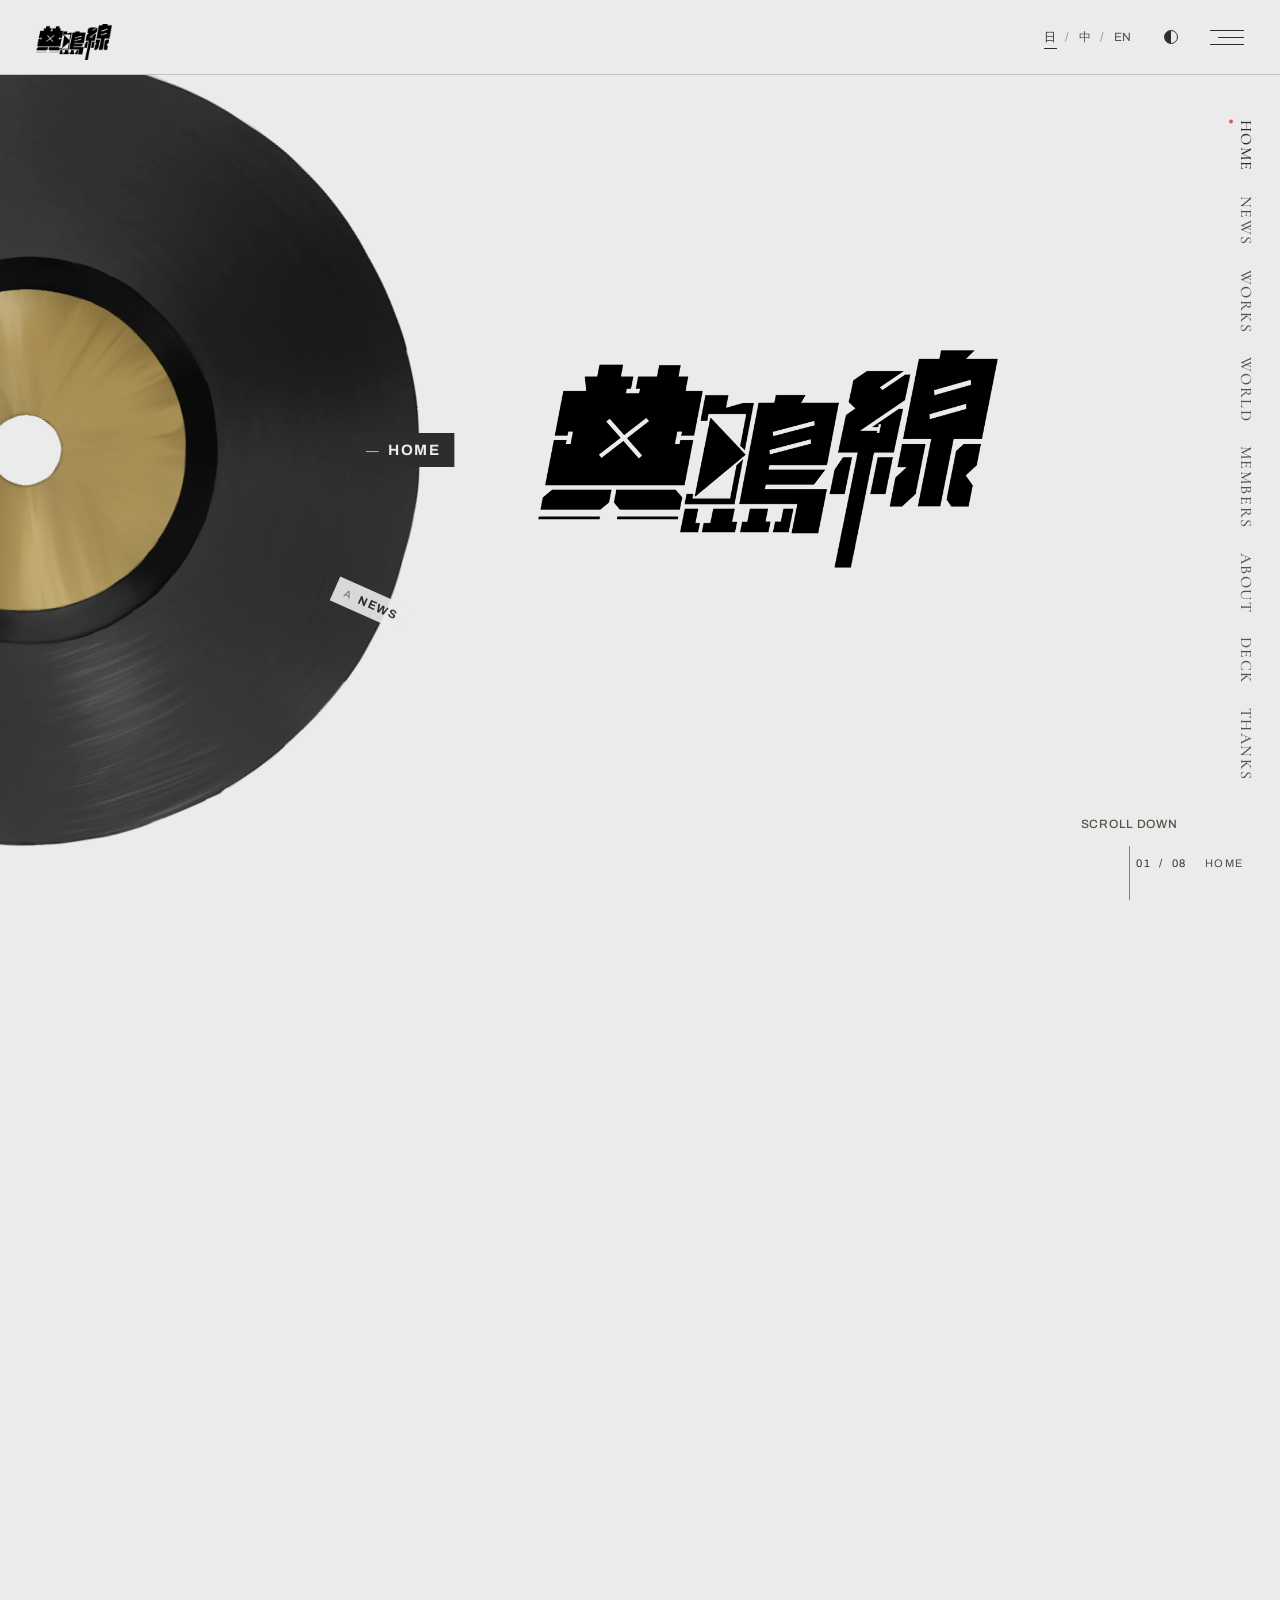
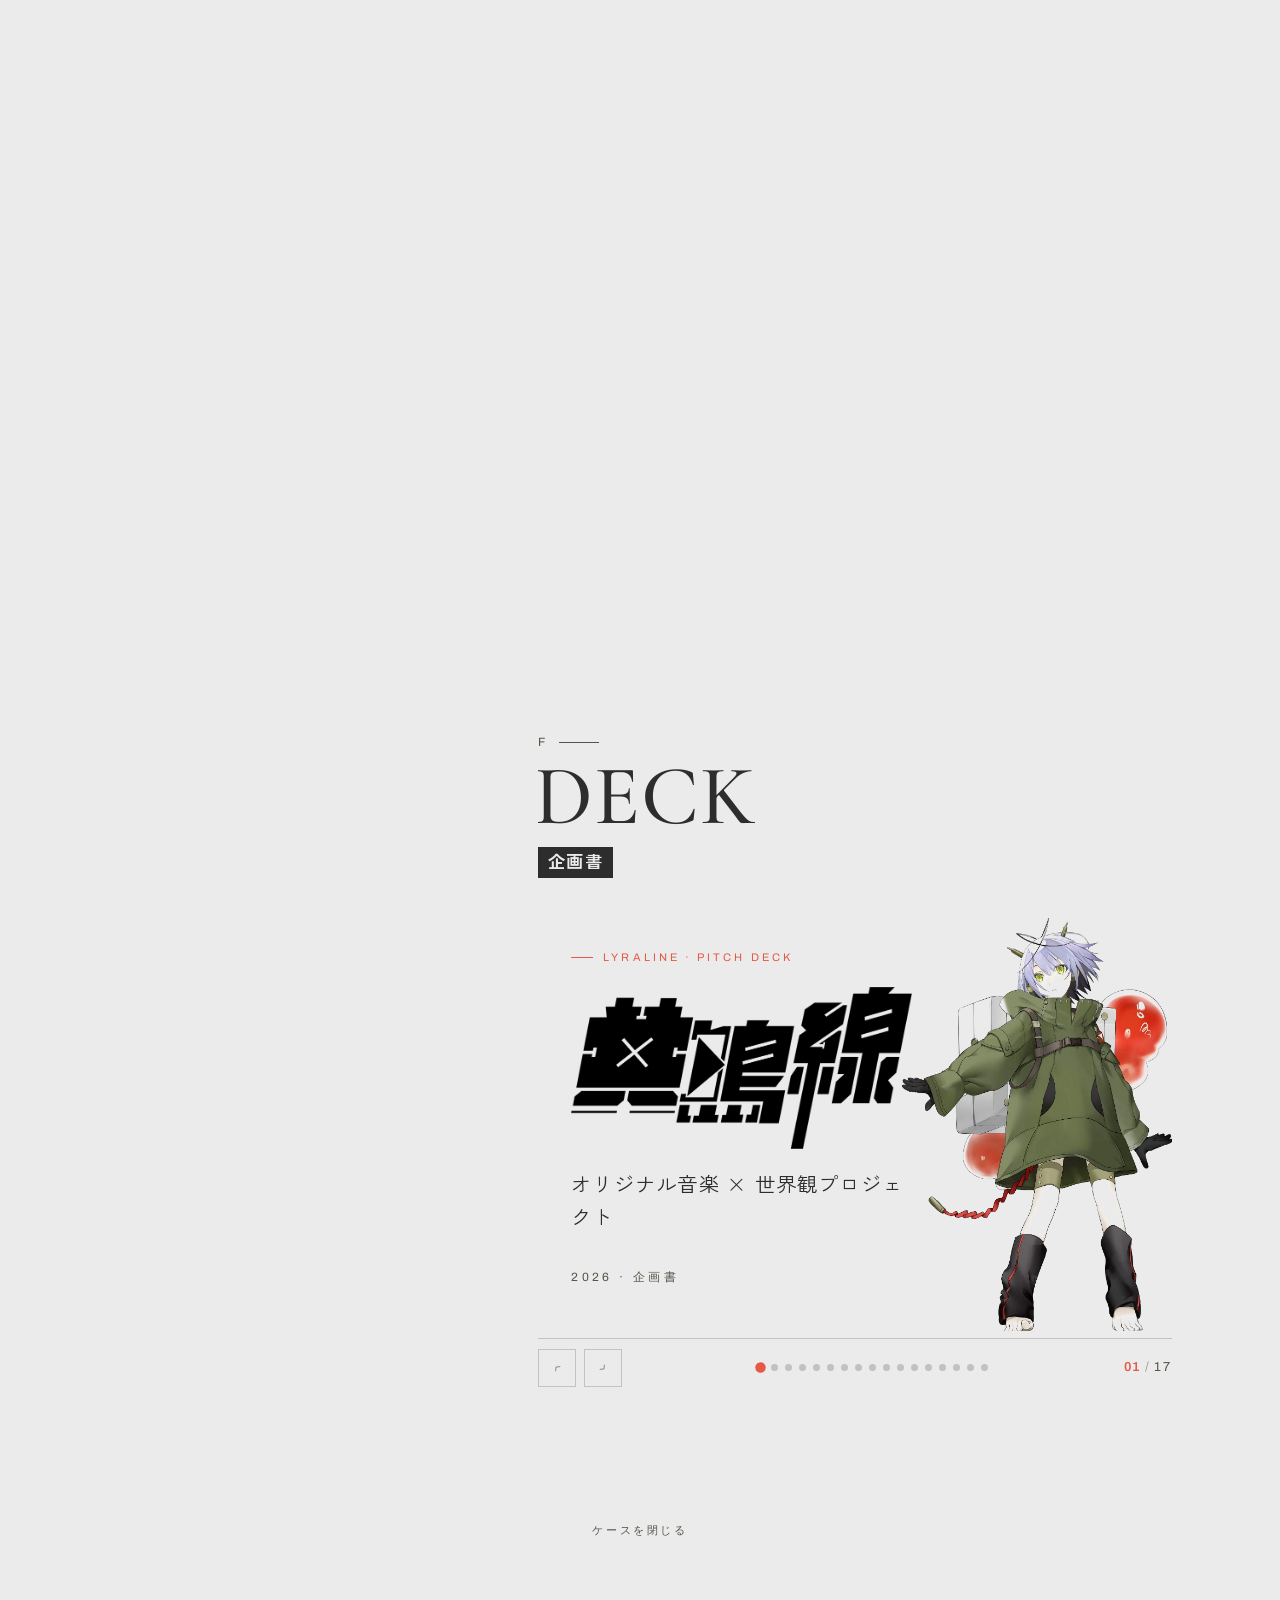
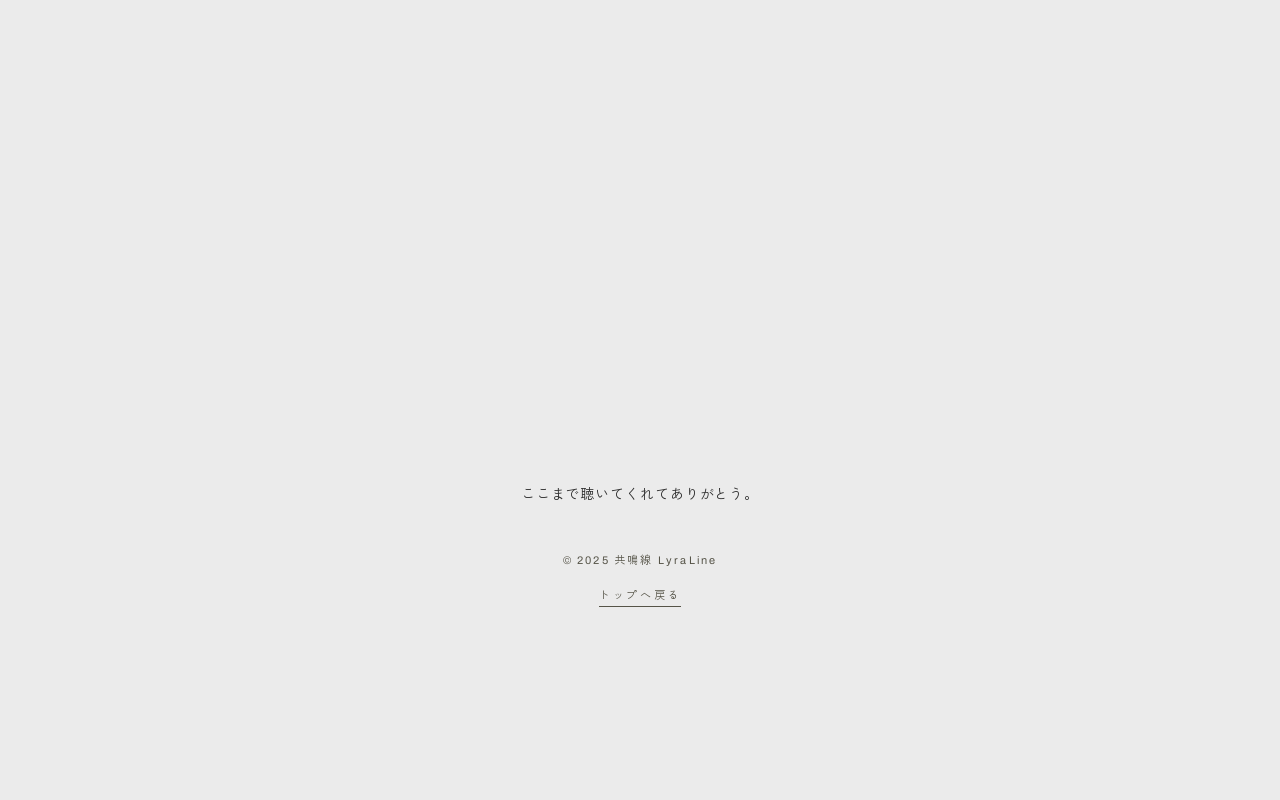
==== index.html @ 5a651073 "Initial site deployment" ====
<!DOCTYPE html>
<html lang="ja" data-theme="light" data-case-mode="v1">

<!-- Mirrored from https://wavepicker.com/ by HTTrack Website Copier/3.x [XR&CO], Wed, 18 Nov 2026 15:15:46 GMT -->
<!-- Added by HTTrack --><meta http-equiv="content-type" content="text/html;charset=utf-8" /><!-- /Added by HTTrack -->
<head>
<meta charset="UTF-8">
<meta name="viewport" content="width=device-width, initial-scale=1.0, viewport-fit=cover">
<title>共鳴線 LyraLine</title>
<meta name="description" content="共鳴線 LyraLine — 以原创音乐为核心的多媒体企划">
<link rel="preconnect" href="https://fonts.googleapis.com/">
<link rel="preconnect" href="https://fonts.gstatic.com/" crossorigin>
<!-- 字体：参考 KAMITSUBAKI STUDIO（acumin-pro + 秀英角ゴシック，均为 Adobe Fonts 付费字体）→ 免费替代 Archivo + Zen Kaku Gothic New；简体中文用 Noto Sans SC -->
<link href="https://fonts.googleapis.com/css2?family=Cormorant+Garamond:wght@500;600&amp;family=Archivo:wght@300;400;500;600;800&amp;family=Zen+Kaku+Gothic+New:wght@400;500;700&amp;family=Noto+Sans+SC:wght@400;500;700&amp;display=swap" rel="stylesheet">
<link rel="stylesheet" href="css/style.css">
</head>
<body>

<!-- ===== 入场动画：打开 WP-7 的手提箱（点击后交叉绑带向两侧解开） ===== -->
<div class="intro" id="intro" aria-hidden="true">
  <div class="intro-lid"></div>
  <div class="intro-base"></div>
  <div class="intro-case case-v1">
    <div class="case-half l"><img src="docs/img/case/closed.png" alt=""></div>
    <div class="case-half r"><img src="docs/img/case/closed.png" alt=""></div>
  </div>
  <!-- 新版：先解开绑带（交叉 → 竖直），再沿左侧铰链把箱盖翻开 -->
  <div class="intro-case case-v2" aria-hidden="true">
    <div class="case-inner"><img class="case-reveal" src="docs/img/case/char.png" alt=""></div>
    <div class="case-front">
      <img class="strap-img strap-closed" src="docs/img/case/closed.png" alt="">
      <img class="strap-img strap-open" src="docs/img/case/open.png" alt="">
    </div>
  </div>
  <div class="intro-mark">
    <img class="intro-logo" src="assets/img/logo.webp" alt="共鳴線 LyraLine">
    <div class="intro-tip">Click to open the case</div>
  </div>
</div>

<!-- ===== 左上角 logo：白色字标 + mix-blend-mode: difference，压在深色唱片上是白、压在浅底上是黑 ===== -->
<a class="site-logo" href="#home"><img src="assets/img/logo.webp" alt="共鳴線 LyraLine"></a>

<!-- ===== 右上角：语言切换 / 底色切换 / 菜单 ===== -->
<header class="corner">
  <div class="corner-right">
    <div class="lang-switch" role="group" data-i18n-attr="aria-label:ui.lang">
      <button type="button" data-lang="ja" lang="ja">日</button>
      <button type="button" data-lang="zh" lang="zh-CN">中</button>
      <button type="button" data-lang="en" lang="en">EN</button>
    </div>
    <button type="button" class="icon-btn theme-btn" id="themeBtn" data-i18n-attr="aria-label:ui.theme;title:ui.theme"><span class="theme-dot"></span></button>
    <button type="button" class="icon-btn menu-btn" id="menuBtn" aria-controls="menu" aria-expanded="false" data-i18n-attr="aria-label:ui.menu;title:ui.menu"><span></span><span></span><span></span></button>
  </div>
</header>

<!-- 右侧页码圆点（由 main.js 按板块生成） -->
<nav class="dots" id="dots" aria-label="Pages"></nav>

<!-- 当前位置指示（右下角） -->
<div class="now" id="now" aria-hidden="true"><span class="now-letter">01 / 07</span><span class="now-title">HOME</span></div>

<!-- ===== 菜单：快速回归首页目录（列表由 main.js 按 NAV 生成） ===== -->
<nav class="menu" id="menu" aria-hidden="true">
  <div class="menu-inner">
    <div class="menu-head"><span class="kicker">Index</span><span data-i18n="home.dirTitle"></span></div>
    <ol class="dir-list" id="menuList"></ol>
    <div class="menu-foot" data-i18n="site.tagline"></div>
  </div>
</nav>

<!-- ===== 左：唱片舞台（唱片由 main.js 按 DISCS 配置注入） ===== -->
<div class="disc-stage" id="discStage" aria-hidden="true"></div>

<!-- ===== 右：内容列。每个 .page 占满一屏；内容超出一屏时在 .page-inner 里滚 =====
     #stage 包住 main + footer，翻到头时的回弹、鼠标悬停视差都作用在它上面 -->
<div class="stage" id="stage">
<main class="content">

  <!-- 首页：KV（logo） -->
  <section class="page page-home" id="home" data-disc="home">
    <!-- 首页只放 logo（目录由右侧竖排导航 / 转盘 / 菜单承担） -->
    <div class="page-inner">
      <h1 class="home-title"><img class="home-logo" src="assets/img/logo.webp" alt="共鳴線 LyraLine"></h1>
    </div>
    <div class="scroll-cue"><span>SCROLL DOWN</span><span class="scroll-arrow"></span></div>
  </section>

  <!-- A 新闻：① 最新公告 ② 活动情报 -->
  <section class="page" id="news" data-disc="news">
    <div class="page-inner">
      <div class="page-head">
        <span class="page-letter">A</span>
        <h2 class="page-title">NEWS</h2>
        <span class="page-local" data-i18n="nav.news"></span>
      </div>
      <ol class="subnav">
        <li data-i18n="news.sub1"></li>
        <li data-i18n="news.sub2"></li>
      </ol>
      <!-- 最新 3 条，内容在 js/data.js -->
      <div class="card-list" id="homeNews"></div>
      <a class="btn-more" href="news.html"><span data-i18n="news.more"></span><i class="chev" aria-hidden="true"></i></a>
    </div>
  </section>

  <!-- B 作品：① 音乐 MV ② 专辑 -->
  <section class="page" id="works" data-disc="works">
    <div class="page-inner">
      <div class="page-head">
        <span class="page-letter">B</span>
        <h2 class="page-title">WORKS</h2>
        <span class="page-local" data-i18n="nav.works"></span>
      </div>
      <ol class="subnav">
        <li data-i18n="works.nav1"></li>
        <li data-i18n="works.nav2"></li>
        <li data-i18n="works.nav3"></li>
        <li data-i18n="works.nav4"></li>
        <li data-i18n="works.nav5"></li>
      </ol>
      <p class="lead" data-i18n="works.lead"></p>
      <div class="works-grid">
        <!-- 最新 3 个作品，内容在 js/data.js -->
        <div class="card-list" id="homeWorks"></div>
      </div>
      <a class="btn-more" href="works.html"><span data-i18n="works.more"></span><i class="chev" aria-hidden="true"></i></a>
    </div>
  </section>

  <!-- C 世界介绍：① 世界观简述 ② 故事背景 ③ 角色立绘 & 设定 -->
  <section class="page" id="world" data-disc="world">
    <div class="page-inner">
      <div class="page-head">
        <span class="page-letter">C</span>
        <h2 class="page-title">WORLD</h2>
        <span class="page-local" data-i18n="nav.world"></span>
      </div>
      <ol class="subnav">
        <li data-i18n="world.sub1"></li>
        <li data-i18n="world.sub2"></li>
        <li data-i18n="world.sub3"></li>
      </ol>
      <div class="world-grid">
        <div class="world-text">
          <p class="lead" data-i18n="world.lead"></p>
          <p class="muted" data-i18n="world.p1"></p>
          <p class="muted" data-i18n="world.p2"></p>
        </div>
        <div class="char-card">
          <img src="docs/img/WP7FullBodyTransparentBG.png" alt="WP-7">
          <div class="char-name">WP-7</div>
          <div class="char-role" data-i18n="world.char.role"></div>
          <p class="char-desc" data-i18n="world.char.desc"></p>
        </div>
      </div>
    </div>
  </section>

  <!-- D 成员构成：① 音乐 ② 作词 ③ 美术 -->
  <section class="page" id="members" data-disc="members">
    <div class="page-inner">
      <div class="page-head">
        <span class="page-letter">D</span>
        <h2 class="page-title">MEMBERS</h2>
        <span class="page-local" data-i18n="nav.members"></span>
      </div>
      <ol class="subnav">
        <li data-i18n="members.sub1"></li>
        <li data-i18n="members.sub3"></li>
      </ol>
      <p class="lead members-lead" data-i18n="members.lead"></p>
      <!-- 成员内容在 js/data.js -->
      <div class="member-grid" id="homeMembers"></div>
      <p class="muted members-note" data-i18n="members.note"></p>
      <a class="btn-more" href="members.html"><span data-i18n="members.more"></span><i class="chev" aria-hidden="true"></i></a>
    </div>
  </section>

  <!-- E 关于我们：① 各平台账号 ② 联系方式 -->
  <section class="page" id="about" data-disc="about">
    <div class="page-inner">
      <div class="page-head">
        <span class="page-letter">E</span>
        <h2 class="page-title">ABOUT</h2>
        <span class="page-local" data-i18n="nav.about"></span>
      </div>
      <ol class="subnav">
        <li data-i18n="about.sub1"></li>
        <li data-i18n="about.sub2"></li>
      </ol>
      <p class="lead" data-i18n="about.lead"></p>
      <div class="platforms">
        <a href="https://youtube.com/@lyraline?si=vnrV5BG9D0iTu6MI" target="_blank" rel="noopener">YouTube<i class="arrow" aria-hidden="true"></i></a>
        <a href="https://b23.tv/aD6bjFb" target="_blank" rel="noopener">Bilibili<i class="arrow" aria-hidden="true"></i></a>
        <a href="https://x.com/lyralinejp?s=11&t=AWsvZPfIECZy5myoeTHxxg" target="_blank" rel="noopener">X / Twitter<i class="arrow" aria-hidden="true"></i></a>
      </div>
      <!-- 联系方式：黑色通栏（参考 TNK 的表单条） -->
      <p class="muted contact-note" data-i18n="about.contact"></p>
      <a class="contact" href="mailto:lyralinewp7@gmail.com">
        <span class="contact-label" data-i18n="about.contactTitle"></span>
        <span class="contact-mail">lyralinewp7@gmail.com</span>
        <i class="chev" aria-hidden="true"></i>
      </a>
      <p class="muted contact-note" data-i18n="about.emailNote"></p>
    </div>
  </section>

  <!-- F 企划书 Pitch Deck：网页内可翻页幻灯片（不提供下载） -->
  <section class="page page-deck" id="deck" data-disc="deck">
    <div class="page-inner deck-inner">
      <div class="page-head">
        <span class="page-letter">F</span>
        <h2 class="page-title">DECK</h2>
        <span class="page-local" data-i18n="nav.deck"></span>
      </div>
      <div class="deck-viewport">
        <div class="deck-track"></div>
      </div>
      <div class="deck-controls">
        <div class="deck-nav">
          <button type="button" class="prev" aria-label="Previous"><i class="chev left" aria-hidden="true"></i></button>
          <button type="button" class="next" aria-label="Next"><i class="chev" aria-hidden="true"></i></button>
        </div>
        <div class="deck-dots"></div>
        <div class="deck-count"><span class="cur">01</span><span class="sep">/</span><span class="total">17</span></div>
      </div>
    </div>
  </section>
</main>

<!-- ===== 尾页：合上手提箱（绑带合入，参考 shiyonglizi.jpg） ===== -->
<footer class="footer" id="thanks" data-disc="none" data-title="THANKS">
  <div class="case-straps case-v1" aria-hidden="true">
    <img class="case-strap l" src="docs/img/case/open.png" alt="">
    <img class="case-strap r" src="docs/img/case/open.png" alt="">
  </div>
  <!-- 新版：箱盖沿左侧铰链合上，最后绑带重新扣回交叉状态 -->
  <div class="case-footer-v2" aria-hidden="true">
    <div class="case-lid">
      <img class="strap-img strap-open" src="docs/img/case/open.png" alt="">
      <img class="strap-img strap-closed" src="docs/img/case/closed.png" alt="">
    </div>
  </div>
  <span class="kicker" data-i18n="footer.close"></span>
  <div class="case-scene">
    <img class="case-banner" src="docs/img/case/thanks.png" alt="Thanks!">
    <img class="case-character" src="docs/img/case/char.png" alt="">
  </div>
  <p class="footer-line" data-i18n="footer.line"></p>
  <p class="footer-copy" data-i18n="footer.copy"></p>
  <a class="footer-top" href="#home" data-i18n="footer.top"></a>
</footer>
</div>

<!-- GSAP：翻页缓动 / 回弹 / 视差 / hover 微动。加载失败时 main.js 会退回纯 JS 缓动 -->
<script src="https://cdnjs.cloudflare.com/ajax/libs/gsap/3.13.0/gsap.min.js"></script>
<script src="js/i18n.js"></script>
<script src="js/data.js"></script>
<script src="js/render.js"></script>
<script src="js/deck.js"></script>
<script src="js/deck-render.js"></script>
<script src="js/main.js"></script>
</body>

<!-- Mirrored from https://wavepicker.com/ by HTTrack Website Copier/3.x [XR&CO], Wed, 18 Nov 2026 15:18:07 GMT -->
</html>
---- css/style.css ----
/* =====================================================================
   共鳴線 LyraLine — v2 结构 demo
   左：唱片舞台（position:fixed，随板块切换弹入弹出）
   右：内容列（正常滚动）
   ===================================================================== */

:root {
  /* ---- 企划色板（主题色设定稿）----
     高亮主题色 #E65947 / 辅助文本 #565448 / 辅助文本2 #6A724D / 青 #499CAB / 淡紫 #D8D5F0
     白色 #EBEBEB / 灰色 #D9D9D9 / 基础黑色 #2D2D2D / 可选区灰色 = #E7E7E7 → #303030 的灰阶
     版式参考 KAMITSUBAKI STUDIO：大面积黑白灰 + 直角细线，高亮红只用在"当前 / 聚焦"上 */
  --c-red: #e65947;
  --c-text: #565448;
  --c-olive: #6a724d;
  --c-teal: #499cab;
  --c-lavender: #d8d5f0;
  --c-white: #ebebeb;
  --c-gray: #d9d9d9;
  --c-black: #2d2d2d;

  --bg: var(--c-white);
  --bg-2: var(--c-gray);
  --ink: var(--c-black);
  --muted: var(--c-text);
  --line: rgba(45, 45, 45, .22);
  --accent: var(--c-red);
  --on-accent: var(--c-white);  /* 高亮色上的文字 */
  --panel: transparent;
  --case: var(--c-black);       /* 手提箱（入场 / 尾页）固定用深色 */
  --case-ink: var(--c-white);

  /* ---- 唱片几何（桌面端） ---- */
  /* 唱片右边缘 = disc-cx + disc-r ≈ 画面左侧 1/3（33vw） */
  --disc-r: 31vw;               /* 半径 */
  --disc-cx: 2vw;               /* 圆心距左边缘（负数 = 圆心在屏幕外） */
  --content-left: 42vw;         /* 右侧文字列起点（留出唱片 + 转盘标签的位置） */
  --content-right: 8vw;

  --ease-out: cubic-bezier(.22, 1, .36, 1);
  --ease-in: cubic-bezier(.5, 0, .75, .2);
  --ease-pop: cubic-bezier(.3, 1.35, .5, 1);   /* 弹入时的回弹 */
  --ease-io: cubic-bezier(.65, 0, .35, 1);

  --font-display: 'Cormorant Garamond', 'Times New Roman', serif;   /* 超大标题 / 竖排导航（参考神椿市的 PROJECT THEME） */
  --font-latin: 'Archivo', 'Helvetica Neue', Arial, sans-serif;
  --font-ja: 'Zen Kaku Gothic New', 'Hiragino Kaku Gothic ProN', 'Yu Gothic', 'Meiryo', sans-serif;
  --font-zh: 'Noto Sans SC', 'PingFang SC', 'Microsoft YaHei', sans-serif;
}

html[data-theme="dark"] {
  --bg: var(--c-black);
  --bg-2: #3c3c3c;              /* 取自可选区灰阶 */
  --ink: var(--c-white);
  --muted: #a3a29b;             /* 辅助文本在深底上提亮一档，保证可读 */
  --line: rgba(235, 235, 235, .22);
  --case: #1f1f1f;
}

@media (max-width: 1100px) and (min-width: 769px) {
  :root { --disc-r: 36vw; --disc-cx: -4vw; --content-left: 42vw; --content-right: 5vw; }
}

/* ---------- base ---------- */
*, *::before, *::after { box-sizing: border-box; margin: 0; padding: 0; }
/* 整屏翻页：根节点不允许用户直接滚动（滚轮/触摸/键盘由 main.js 接管，翻页用 rAF 缓动），
   只有 .page-inner / .menu 这类内部滚动容器可以原生滚动 */
html { overflow: hidden; touch-action: pinch-zoom; -webkit-text-size-adjust: 100%; }
body {
  background: var(--bg);
  color: var(--ink);
  font-family: var(--font-latin), var(--font-ja);
  font-size: 15px;
  line-height: 1.9;
  letter-spacing: .06em;
  overflow-x: hidden;
  -webkit-font-smoothing: antialiased;
  transition: background-color .4s, color .4s;
}
html:lang(zh) body { font-family: var(--font-latin), var(--font-zh); }
body.is-locked { overflow: hidden; }
a { color: inherit; }
img { max-width: 100%; display: block; }
button { font: inherit; color: inherit; }

.kicker { font-family: var(--font-latin); font-size: 11px; letter-spacing: .24em; text-transform: uppercase; color: var(--muted); }
.muted { color: var(--muted); }
.lead { font-size: clamp(15px, 1.1vw, 17px); line-height: 2; letter-spacing: .08em; max-width: 34em; }
.page-inner p.muted { line-height: 2; letter-spacing: .08em; }


/* 小箭头 ↗（参考站的 Explore ↗ / 一覧を見る ↗） */
.arrow {
  display: inline-block; width: .75em; height: .75em; flex: none;
  background: currentColor; vertical-align: baseline;
  -webkit-mask: url("data:image/svg+xml,%3Csvg xmlns='http://www.w3.org/2000/svg' viewBox='0 0 12 12' fill='none' stroke='%23000' stroke-width='1'%3E%3Cpath d='M1.5 10.5 10.5 1.5M4 1.5h6.5V8'/%3E%3C/svg%3E") center / contain no-repeat;
          mask: url("data:image/svg+xml,%3Csvg xmlns='http://www.w3.org/2000/svg' viewBox='0 0 12 12' fill='none' stroke='%23000' stroke-width='1'%3E%3Cpath d='M1.5 10.5 10.5 1.5M4 1.5h6.5V8'/%3E%3C/svg%3E") center / contain no-repeat;
  transition: transform .3s var(--ease-out);
}
a:hover .arrow { transform: translate(2px, -2px); }

/* 直角描边按钮（参考站的「NEWS一覧を見る ↗」） */
/* 细长 > 箭头 */
.chev {
  display: inline-block; width: .6em; height: 1.1em; flex: none; background: currentColor;
  -webkit-mask: url("data:image/svg+xml,%3Csvg xmlns='http://www.w3.org/2000/svg' viewBox='0 0 10 20' fill='none' stroke='%23000' stroke-width='1.2'%3E%3Cpath d='M1.5 1.5 8.5 10l-7 8.5'/%3E%3C/svg%3E") center / contain no-repeat;
          mask: url("data:image/svg+xml,%3Csvg xmlns='http://www.w3.org/2000/svg' viewBox='0 0 10 20' fill='none' stroke='%23000' stroke-width='1.2'%3E%3Cpath d='M1.5 1.5 8.5 10l-7 8.5'/%3E%3C/svg%3E") center / contain no-repeat;
  transition: transform .3s var(--ease-out);
}
a:hover .chev { transform: translateX(4px); }

.btn-more {
  display: flex; align-items: center; justify-content: space-between; gap: 24px;
  width: min(100%, 400px); height: 54px; padding: 0 22px 0 28px; margin-top: min(26px, 2.8vh);
  border: 1px solid var(--ink); text-decoration: none;
  font-size: 15px; font-weight: 700; letter-spacing: .06em;
  transition: background-color .3s, color .3s;
}
.btn-more:hover { background: var(--ink); color: var(--bg); }

/* =====================================================================
   左上角 logo：白色字标 + difference 混合 → 压在深色唱片上显示白、压在浅底上显示黑
   ===================================================================== */
.site-logo {
  position: fixed; top: 24px; left: 36px; z-index: 61;
  display: block;
}
/* 白色字标：浅色主题反成黑色 */
.site-logo img { height: 36px; width: auto; }
html:not([data-theme="dark"]) .site-logo img { filter: invert(1); }

/* =====================================================================
   右上角控件：语言切换 / 底色切换 / 菜单（无底色、无边框，纯文字和细线）
   ===================================================================== */
.corner {
  position: fixed; top: 0; left: 0; right: 0; z-index: 60;
  display: flex; justify-content: flex-end; align-items: center;
  padding: 20px 36px;
  background: var(--bg);                       /* 固定顶栏：滚动时控件始终贴在视口右上角 */
  border-bottom: 1px solid var(--line);
  pointer-events: none;
}
.corner > * { pointer-events: auto; }
.corner-right { display: flex; align-items: center; gap: 22px; }

.lang-switch { display: flex; align-items: center; }
.lang-switch button {
  border: 0; background: none; color: var(--muted); cursor: pointer;
  font-family: var(--font-latin); font-size: 12px; line-height: 1; letter-spacing: .06em;
  padding: 6px 0; position: relative;
  transition: color .2s;
}
.lang-switch button + button { margin-left: 22px; }
.lang-switch button + button::before {         /* 分隔符 / */
  content: '/'; position: absolute; left: -14px; color: var(--muted); opacity: .6;
}
.lang-switch button:hover { color: var(--ink); }
.lang-switch button.is-on { color: var(--ink); }
.lang-switch button.is-on::after {             /* 当前语言下划线 */
  content: ''; position: absolute; left: 0; right: 0; bottom: 0; height: 1px; background: currentColor;
}

.icon-btn {
  width: 34px; height: 34px; padding: 0;
  border: 0; background: none;
  cursor: pointer; display: grid; place-items: center; position: relative;
}
.theme-dot {
  width: 14px; height: 14px; border-radius: 50%;
  border: 1px solid var(--ink);
  background: linear-gradient(90deg, var(--ink) 50%, transparent 50%);
  transition: transform .4s var(--ease-out);
}
.theme-btn:hover .theme-dot { transform: rotate(180deg); }
/* 菜单：三根长短不一的细线（参考站的汉堡图标） */
.menu-btn span {
  position: absolute; right: 0; height: 1px; background: var(--ink);
  transition: transform .35s var(--ease-io), top .35s var(--ease-io), width .35s var(--ease-io), opacity .2s;
}
.menu-btn span:nth-child(1) { top: 10px; width: 34px; }
.menu-btn span:nth-child(2) { top: 17px; width: 26px; }
.menu-btn span:nth-child(3) { top: 24px; width: 34px; }
.menu-btn:hover span:nth-child(2) { width: 34px; }
.menu-btn.is-open span:nth-child(1) { top: 17px; width: 30px; transform: rotate(30deg); }
.menu-btn.is-open span:nth-child(2) { opacity: 0; }
.menu-btn.is-open span:nth-child(3) { top: 17px; width: 30px; transform: rotate(-30deg); }

/* 右侧竖排导航（参考 TNK 右侧的 WHAT WE DO / COMPANY …）：手机端退化成短线 */
.dots {
  position: fixed; right: 26px; top: 50%; transform: translateY(-50%); z-index: 30;
  display: flex; flex-direction: column; align-items: center; gap: min(26px, 2.6vh);
}
.dots button {
  position: relative; padding: 0; border: 0; background: none; cursor: pointer;
  writing-mode: vertical-rl;
  font-family: var(--font-display); font-weight: 500; font-size: min(16px, 1.85vh); letter-spacing: .1em; line-height: 1;
  color: var(--muted); transition: color .25s;
}
.dots button:hover { color: var(--ink); }
.dots button.is-on { color: var(--ink); }
.dots button::before {                         /* 当前项左侧的红点 */
  content: ''; position: absolute; left: -9px; top: 0; width: 4px; height: 4px; border-radius: 50%;
  background: var(--accent); opacity: 0; transition: opacity .25s;
}
.dots button.is-on::before { opacity: 1; }

/* 当前位置（右下角）：01 / 07  NEWS */
.now {
  position: fixed; right: 36px; bottom: 26px; z-index: 30;
  display: flex; align-items: baseline; gap: 18px;
  font-family: var(--font-latin); font-size: 11px; letter-spacing: .14em; color: var(--muted);
}
.now-letter { color: var(--ink); word-spacing: .4em; }
::selection { background: var(--accent); color: var(--on-accent); }

/* =====================================================================
   菜单覆盖层：快速回归首页目录
   ===================================================================== */
.menu {
  position: fixed; inset: 0; z-index: 50;
  background: var(--bg);
  opacity: 0; visibility: hidden;
  transition: opacity .35s var(--ease-io), visibility 0s .35s;
  overflow: auto; overscroll-behavior: contain; touch-action: pan-y;
}
.menu.is-open { opacity: 1; visibility: visible; transition: opacity .35s var(--ease-io), visibility 0s; }
.menu-inner {
  min-height: 100%; max-width: 760px; margin: 0 auto;
  padding: 16vh 28px 10vh;
  display: flex; flex-direction: column; gap: 28px;
}
.menu-head, .dir-head { display: flex; align-items: baseline; gap: 14px; }
.menu-head > span:last-child, .dir-head > span:last-child { font-size: 13px; color: var(--muted); }
.menu .dir-list a { padding: 16px 0; }
.menu .dir-list .latin { font-size: clamp(22px, 3vw, 34px); }
.menu-foot { margin-top: auto; font-size: 12px; color: var(--muted); }
.menu .dir-list a { transform: translateY(12px); opacity: 0; transition: transform .5s var(--ease-out), opacity .5s, padding-left .3s var(--ease-out); }
.menu .dir-list a:hover { padding-left: 8px; }
.menu.is-open .dir-list a { transform: none; opacity: 1; }
.menu.is-open .dir-list li:nth-child(2) a { transition-delay: .04s; }
.menu.is-open .dir-list li:nth-child(3) a { transition-delay: .08s; }
.menu.is-open .dir-list li:nth-child(4) a { transition-delay: .12s; }
.menu.is-open .dir-list li:nth-child(5) a { transition-delay: .16s; }
.menu.is-open .dir-list li:nth-child(6) a { transition-delay: .20s; }

/* 目录列表（首页目录 + 菜单共用） */
.dir-list { list-style: none; }
.dir-list a {
  display: grid;
  grid-template-columns: 2.4em 1fr auto;
  grid-template-areas: "b latin local" "b subs subs";
  align-items: baseline; column-gap: 14px;
  padding: 12px 0; border-top: 1px solid var(--line);
  text-decoration: none;
}
.dir-list li:last-child a { border-bottom: 1px solid var(--line); }
.dir-list b { grid-area: b; font-family: var(--font-latin); font-weight: 400; font-size: 12px; letter-spacing: .2em; color: var(--muted); }
.dir-list .latin { grid-area: latin; font-family: var(--font-latin); font-weight: 500; letter-spacing: .06em; font-size: clamp(17px, 1.4vw, 21px); line-height: 1.2; transition: color .2s, transform .35s var(--ease-out); }
.dir-list .local { grid-area: local; font-size: 13px; color: var(--muted); }
.dir-list .subs { grid-area: subs; font-size: 12px; color: var(--muted); margin-top: 2px; }
.dir-list .subs em { font-style: normal; margin: 0 .5em; opacity: .5; }
.dir-list a:hover .latin, .dir-list a.is-current .latin { color: var(--accent); }
.dir-list a.is-current b { color: var(--accent); }
.dir-list a.is-current .latin { text-decoration: underline; text-decoration-thickness: 1px; text-underline-offset: 6px; }

/* =====================================================================
   左侧唱片舞台
   状态：默认停在左下方（车位）/ .is-above 停在左上方 / .is-active 在位
   向下滚：旧唱片 → 左上弹出，新唱片 ← 左下弹入；向上滚则相反
   ===================================================================== */
.disc-stage { position: fixed; inset: 0; z-index: 5; pointer-events: none; overflow: hidden; }
.disc {
  position: absolute;
  width: calc(var(--disc-r) * 2);
  height: calc(var(--disc-r) * 2);
  left: calc(var(--disc-cx) - var(--disc-r));
  top: calc(50vh - var(--disc-r));
  transform: translate3d(-68%, 26%, 0) rotate(18deg);
  visibility: hidden;
  transition: transform .7s var(--ease-in), visibility 0s .7s;
  will-change: transform;
}
.disc.is-above { transform: translate3d(-68%, -26%, 0) rotate(-18deg); }
.disc.is-active {
  transform: none; visibility: visible;
  transition: transform .9s var(--ease-pop) .1s, visibility 0s;
}
.disc.no-transition { transition: none !important; }
.disc::before {
  content: ''; position: absolute; inset: 0; border-radius: 50%;
  box-shadow: none;
}

/* 唱片本体：demo 阶段用纯色 + 纹路；有真实图后放 <img class="disc-img"> */
.disc-face {
  position: absolute; inset: 0; border-radius: 50%; overflow: hidden;
  background:
    repeating-radial-gradient(circle at 50% 50%, rgba(0, 0, 0, .10) 0 1.5px, transparent 1.5px 8px),
    var(--disc-color, #888);
  box-shadow: inset 0 0 0 1px rgba(0, 0, 0, .12);
  will-change: transform;
}
.disc-face::after {                /* 光泽 */
  content: ''; position: absolute; inset: 0; border-radius: 50%;
  background: conic-gradient(from 0deg,
    transparent 0 32%, rgba(255, 255, 255, .14) 40%, transparent 48%,
    transparent 78%, rgba(255, 255, 255, .10) 86%, transparent 94%);
  mix-blend-mode: screen;
}
.disc-img { position: absolute; inset: 0; width: 100%; height: 100%; object-fit: cover; border-radius: 50%; }
.disc-label {
  position: absolute; inset: 34%; border-radius: 50%;
  background: var(--disc-label, #f2eee4); color: var(--disc-ink, #171717);
  text-align: center;
  font-weight: 700; font-size: clamp(13px, 1.5vw, 24px); letter-spacing: .18em;
  box-shadow: inset 0 0 0 1px rgba(0, 0, 0, .12);
}
.disc-label span { position: absolute; left: 8%; right: 8%; top: 22%; line-height: 1.2; }   /* 文字放在中心孔上方 */
.disc-hole {
  position: absolute; inset: 48.6%; border-radius: 50%;
  background: var(--bg);
  box-shadow: inset 0 1px 3px rgba(0, 0, 0, .35);
  transition: background-color .4s;
}

/* 真实唱片图（assets/img/discs/*.webp，透明底）：
   去掉 demo 的纯色 / 纹路 / 光泽 / 标签 / 孔；不加阴影 */
.disc--img::before { display: none; }
.disc--img .disc-face { background: none; box-shadow: none; overflow: visible; }
.disc--img .disc-face::after { display: none; }
.disc--img .disc-label, .disc--img .disc-hole { display: none; }
.disc--img .disc-img {
  object-fit: contain; border-radius: 0;
  user-select: none; -webkit-user-drag: none;
}
/* 非圆盘（E：WP-7 侧脸）：不裁圆、不转，按 --disc-scale 缩小后居中放在唱片位上 */
.disc--free .disc-face { border-radius: 0; inset: calc((1 - var(--disc-scale, 1)) * 50%); }

/* =====================================================================
   转盘目录：目录标题沿唱片右侧圆弧排布，翻页时整圈跟着滚动位置转动，
   转到 3 点钟方向（指针位置）的就是当前板块（草图里的红框）
   ===================================================================== */
.dial {
  position: absolute; z-index: 2;
  width: calc(var(--disc-r) * 2); height: calc(var(--disc-r) * 2);
  left: calc(var(--disc-cx) - var(--disc-r)); top: calc(50vh - var(--disc-r));
  pointer-events: none; opacity: 0; transition: opacity .5s;
}
.disc-stage[data-active]:not([data-active="none"]) .dial { opacity: 1; }
.dial-item {
  position: absolute; left: 50%; top: 50%;
  transform-origin: 0 50%;
  /* 以圆心为原点转到 --a 度，再沿半径推到唱片边缘附近（标题一半在盘上一半在盘外） */
  transform: translate(0, -50%) rotate(calc(var(--a, 0) * 1deg)) translateX(calc(var(--disc-r) - 1.5vw)) translateX(-50%);
  pointer-events: auto; cursor: pointer;
  transition: opacity .35s;
}
/* 直角标签（参考神椿市的导航）：当前项 = 墨色方块 + 反白粗体；其余 = 底色方块 + 粗体墨字（底色块保证压在唱片图上也能读） */
.dial-item span {
  display: inline-flex; align-items: baseline; gap: 8px; white-space: nowrap;
  padding: 5px 10px 4px; border-radius: 0;
  background: var(--bg); color: var(--ink);
  font-family: var(--font-latin); font-size: 12px; letter-spacing: .1em; font-weight: 700; line-height: 1.4;
  transition: background-color .3s, color .3s, font-size .3s, padding .3s;
}
.dial-item b { font-weight: 500; color: inherit; opacity: .55; font-size: .85em; }
.dial-item:hover span { background: var(--bg-2); }
.dial-item.is-focus span { background: var(--ink); color: var(--bg); font-size: 15px; padding: 7px 14px 6px; }
.dial-item.is-focus b { opacity: .7; }
.dial-item.is-near { opacity: .9; }
.dial-item.is-far { opacity: 0; pointer-events: none; }

/* =====================================================================
   右侧内容列
   ===================================================================== */
.stage { position: relative; }                  /* GSAP 在这上面做回弹（y）和悬停视差（x） */
.content { position: relative; z-index: 2; margin-left: var(--content-left); padding-right: var(--content-right); }
.page {
  position: relative;
  height: 100vh; height: 100dvh;                 /* 每个板块正好一屏 */
  display: flex; flex-direction: column; justify-content: center;
  padding: 9vh 0 7vh;
  /* 内容溢出由 .page-inner 处理。
     微滚预览时 GSAP 会给 .page 加 y / scale */
  transform-origin: 50% 50%;
}
/* 板块内容；超出一屏时在这里面滚，滚到底再翻页 */
.page-inner {
  min-height: 0; max-height: 100%;
  overflow-y: auto; overscroll-behavior: contain; touch-action: pan-y;
  scrollbar-width: thin; scrollbar-color: var(--line) transparent;
  padding-right: 6px;
}
/* 内容还没滚到底：底部渐隐提示"下面还有" */
.page.has-more::after {
  content: ''; position: absolute; left: 0; right: 0; bottom: 0; height: 12vh;
  background: linear-gradient(to bottom, transparent, var(--bg) 70%);
  pointer-events: none; z-index: 1;
}

/* 内容进入视口时淡入 */
/* 注意位移用负值（从上方落入）：向下的 transform 会撑大 .page-inner 的可滚动高度，导致翻页前先滚十几像素 */
.page-inner > * { opacity: 0; transform: translateY(-12px); transition: opacity .7s var(--ease-out), transform .7s var(--ease-out); }
.page-inner > .is-in { opacity: 1; transform: none; }
.page-inner > :nth-child(2).is-in { transition-delay: .05s; }
.page-inner > :nth-child(3).is-in { transition-delay: .10s; }
.page-inner > :nth-child(4).is-in { transition-delay: .15s; }
.page-inner > :nth-child(5).is-in { transition-delay: .20s; }

/* 板块标题（参考神椿市 PROJECT THEME + TNK CONTACT FORM）：
   小字母编号 → 超大衬线英文标题 → 黑底白字的本地语言副标题条 */
.page-head { display: block; margin-bottom: min(22px, 2.4vh); }
.page-letter {
  display: flex; align-items: center; gap: 12px; margin-bottom: 6px;
  font-family: var(--font-latin); font-size: 12px; letter-spacing: .24em; color: var(--muted);
}
.page-letter::after { content: ''; width: 40px; height: 1px; background: currentColor; }
.page-title {
  font-family: var(--font-display); font-weight: 500;
  font-size: clamp(52px, min(6.6vw, 11.5vh), 124px); line-height: .86; letter-spacing: .01em;   /* 同时受宽高限制，矮屏不会挤出一屏 */
  margin-left: -.04em;                         /* 大字号的左侧字形留白，视觉上对齐正文 */
}
.page-local {
  display: table; margin-top: 14px;
  padding: .22em .6em .18em; background: var(--ink); color: var(--bg);
  font-size: clamp(16px, 1.35vw, 20px); font-weight: 700; letter-spacing: .08em; line-height: 1.4;
}

/* 子目录 01 02 03 */
.subnav {
  list-style: none; counter-reset: sub;
  display: flex; flex-wrap: wrap; gap: 6px 26px; margin-bottom: min(22px, 2.4vh);
  font-size: 13px; color: var(--muted);
}
.subnav li { display: flex; align-items: baseline; gap: 8px; }
.subnav li::before {
  counter-increment: sub; content: counter(sub, decimal-leading-zero);
  font-family: var(--font-latin); font-size: 11px; letter-spacing: .08em; color: var(--ink);
}

/* 列表条目：无底色、无圆角，条目之间一条细线（参考站的 NEWS 列表） */
.card-list { display: grid; margin-top: 4px; border-top: 1px solid var(--line); }
.card {
  border: 0; border-bottom: 1px solid var(--line); border-radius: 0; padding: min(16px, 1.7vh) 0; background: none;
  transition: opacity .2s;
}
.card h3 { font-size: 15px; font-weight: 700; letter-spacing: .04em; margin: 6px 0 4px; }
.card.row { display: block; }
.card-date { display: block; font-family: var(--font-latin); font-size: 15px; letter-spacing: .06em; color: var(--ink); }
.card-date + div { display: flex; flex-direction: column; align-items: flex-start; }
.card-date + div .tag { order: -1; margin-top: 8px; }
.card p.muted { font-size: 13px; margin-top: 2px; }
.ph {
  aspect-ratio: 16 / 9; max-height: 22vh; border-radius: 0; border: 1px solid var(--line);
  background: repeating-linear-gradient(-45deg, var(--bg-2) 0 1px, transparent 1px 12px);
  display: grid; place-items: center;
  color: var(--muted); font-family: var(--font-latin); font-size: 11px; letter-spacing: .24em; text-transform: uppercase;
}
.ph.square { aspect-ratio: 1; }
/* 标签：小胶囊（参考站 NOTICE / RELEASE） */
.tag {
  display: inline-block; white-space: nowrap; line-height: 1.3;
  font-family: var(--font-latin); font-size: 11px; font-weight: 500; letter-spacing: .04em;
  padding: 4px 8px 3px; border-radius: 11px;
  border: 1px solid var(--ink); color: var(--ink);
}
.tag.on { background: var(--accent); border-color: var(--accent); color: var(--on-accent); }

/* ---------- 首页 ---------- */
.home-title { margin: 0; display: flex; flex-direction: column; align-items: flex-start; }
.home-logo { width: min(560px, 36vw); height: auto; }
html:not([data-theme="dark"]) .home-logo { filter: invert(1); }    /* 白色字标 → 浅色底上反成黑色 */
.dir-head { margin-bottom: 8px; }
/* SCROLL DOWN + 向下流动的竖线 */
.scroll-cue {
  position: absolute; bottom: 0; right: 0;
  display: flex; flex-direction: column; align-items: center; gap: 10px;
  font-family: var(--font-latin); font-size: 12px; font-weight: 500; letter-spacing: .06em; color: var(--muted);
}
.scroll-arrow { width: 1px; height: 54px; background: var(--line); position: relative; overflow: hidden; }
.scroll-arrow::after { content: ''; position: absolute; inset: 0; background: var(--accent); animation: cue 1.8s var(--ease-io) infinite; }
@keyframes cue { 0% { transform: translateY(-100%); } 60%, 100% { transform: translateY(100%); } }

/* ---------- B 作品 ---------- */
.works-grid { display: grid; grid-template-columns: 1fr; gap: 14px; margin-top: 8px; align-items: start; }
.track { display: flex; gap: 16px; align-items: center; padding: 14px 0; }
.track h3 { margin: 0; }
.track-cover { width: 48px; height: 48px; border-radius: 0; flex: none; background: var(--bg-2); border: 1px solid var(--line); overflow: hidden; }
.track-cover img { width: 100%; height: 100%; object-fit: cover; }
.track-meta { flex: 1; min-width: 0; }
.track-meta span { font-size: 12px; color: var(--muted); }

/* ---------- C 世界介绍 ---------- */
.world-grid { display: grid; grid-template-columns: 1fr 200px; gap: 28px; align-items: start; }
#world .subnav { margin-bottom: 8px; }
.world-text p + p { margin-top: 6px; }
.world-text .lead { font-size: clamp(17px, 1.35vw, 20px); line-height: 1.85; }
.world-text p.muted { font-size: clamp(15px, 1.15vw, 17px); line-height: 1.85; }
.char-card { text-align: center; }
.char-card img { width: 94%; height: auto; }
.char-name { font-family: var(--font-latin); font-weight: 500; font-size: 22px; letter-spacing: .12em; margin-top: 8px; }
.char-role { font-size: 12px; color: var(--muted); letter-spacing: .2em; }
.char-desc { font-size: 13px; color: var(--muted); text-align: left; margin-top: 10px; }

/* ---------- D 成员构成 ---------- */
/* 成员：直角细线网格（格子之间共用一条线） */
.member-grid {
  display: grid; grid-template-columns: repeat(3, 1fr);
  border-top: 1px solid var(--line); border-left: 1px solid var(--line);
}
.member {
  text-align: center; padding: 20px 12px; cursor: pointer;
  border: 0; border-right: 1px solid var(--line); border-bottom: 1px solid var(--line);
  transition: background-color .3s;
}
.member:hover { background: var(--bg-2); }
.member h3 { font-family: var(--font-latin); font-weight: 500; }
.avatar {
  width: 64px; height: 64px; border-radius: 50%; margin: 0 auto 10px;
  background: var(--c, #999); position: relative;
  box-shadow: inset 0 0 0 1px rgba(0, 0, 0, .1);
}
.avatar::after { content: ''; position: absolute; inset: 44%; border-radius: 50%; background: var(--bg); }   /* 小唱片头像 */
.member h3 { font-size: 14px; }
.member p { font-size: 12px; color: var(--muted); }
/* Members 一屏放得下：压缩格子与间距，取消板块内滚动（之前要上下滚才能看到按钮） */
#members { padding-top: 5vh; padding-bottom: 4vh; }
#members .page-inner { max-height: none; overflow: visible; }
#members .members-lead, #members .members-note { font-size: 13px; }
#members .members-lead { margin-bottom: 10px; }
#members .member { padding: 10px 12px; }
#members .avatar { width: 48px; height: 48px; margin-bottom: 6px; }
#members .member h3 { font-size: 13px; }
#members .member p { font-size: 11px; line-height: 1.5; }
#members .members-note { margin-top: 10px; }
#members .btn-more { margin-top: 12px; }
@media (max-height: 700px) {
  #members { padding-top: 3vh; padding-bottom: 2vh; }
  #members .members-lead, #members .members-note { font-size: 12px; }
  #members .members-lead { margin-bottom: 6px; }
  #members .member { padding: 7px 10px; }
  #members .avatar { width: 40px; height: 40px; margin-bottom: 4px; }
  #members .members-note { margin-top: 6px; }
  #members .btn-more { margin-top: 8px; height: 46px; }
}

/* ---------- E 关于我们 ---------- */
.platforms { display: flex; flex-wrap: wrap; gap: 10px; margin: 18px 0 26px; }
.platforms a {
  display: inline-flex; align-items: center; gap: 10px;
  height: 44px; padding: 0 20px; border: 1px solid var(--ink); border-radius: 0;
  text-decoration: none; font-family: var(--font-latin); font-size: 13px; font-weight: 500; letter-spacing: .04em;
  transition: background-color .3s, color .3s;
}
.platforms a:hover { background: var(--ink); color: var(--bg); }
.contact {
  display: flex; align-items: center; gap: 28px;
  padding: 26px 28px; margin-top: 10px; max-width: 640px;
  background: var(--ink); color: var(--bg); text-decoration: none;
}
.contact-label { font-size: 14px; font-weight: 700; letter-spacing: .06em; min-width: 7em; }
.contact-mail { flex: 1; font-family: var(--font-latin); font-size: 17px; font-weight: 500; letter-spacing: .04em; }
.contact-note { font-size: 13px; margin-top: 10px; }

/* =====================================================================
   尾页：合上手提箱（绑带从上下合入，参考 shiyonglizi.jpg）
   ===================================================================== */
.footer {
  position: relative; z-index: 2;
  height: 100vh; height: 100dvh;
  display: flex; flex-direction: column; align-items: center; justify-content: center;
  text-align: center; gap: 14px; padding: 8vh 24px; overflow: hidden;
}
.case-straps { position: absolute; inset: 0; pointer-events: none; }
.case-strap {
  position: absolute; left: 50%; width: 100vw; height: 100vh; height: 100dvh;
  transform: translateX(-50%); object-fit: contain; object-position: center;
}
/* 整张 open.png 含左右两根绑带；用 clip-path 拆成两半，各自从上下合入 */
.case-strap.l { clip-path: inset(0 50% 0 0); top: -104%; }
.case-strap.r { clip-path: inset(0 0 0 50%); top: 104%; }
.footer .case-strap.l { transform: translate(-50%, 0); transition: top 1.1s var(--ease-out); }
.footer .case-strap.r { transform: translate(-50%, 0); transition: top 1.1s var(--ease-out) .1s; }
.footer.is-active .case-strap.l, .footer.is-active .case-strap.r { top: 0; }
.case-scene {
  position: relative; z-index: 1;
  display: flex; flex-direction: column; align-items: center; gap: 4px;
  opacity: 0; transform: translateY(14px) scale(.96);
  transition: opacity .7s var(--ease-out) .65s, transform .7s var(--ease-out) .65s;
}
.footer.is-active .case-scene { opacity: 1; transform: none; }
.case-banner { width: clamp(190px, 23vw, 320px); height: auto; }
.case-character { width: clamp(170px, 20vw, 280px); height: auto; margin-top: -10px; }
.footer-line { font-size: 14px; position: relative; z-index: 1; }
.footer-copy { font-size: 11px; letter-spacing: .2em; color: var(--muted); margin-top: 28px; position: relative; z-index: 1; }
.footer-top { font-size: 11px; letter-spacing: .25em; text-transform: uppercase; color: var(--muted); text-decoration: none; border-bottom: 1px solid currentColor; position: relative; z-index: 1; }

/* =====================================================================
   入场动画：打开 WP-7 的手提箱（交叉绑带向两侧解开）
   ===================================================================== */
.intro { position: fixed; inset: 0; z-index: 100; cursor: pointer; overflow: hidden; }
.intro-lid, .intro-base { position: absolute; left: 0; right: 0; height: 50%; background: var(--case); }
.intro-lid { top: 0; transform-origin: 50% 0; transition: transform 1.1s var(--ease-io); backface-visibility: hidden; z-index: 1; }
.intro-lid::after { content: ''; position: absolute; left: 0; right: 0; bottom: 0; height: 3px; background: rgba(255, 255, 255, .12); }
.intro-base { bottom: 0; transition: transform .9s var(--ease-io) .15s; z-index: 1; }
.intro-case { position: absolute; inset: 0; z-index: 2; pointer-events: none; }
.case-half { position: absolute; inset: 0; overflow: hidden; }
.case-half img {
  position: absolute; left: 50%; top: 50%;
  width: min(100vw, 150vh); height: auto; transform: translate(-50%, -50%);
  transition: transform 1s var(--ease-io), opacity .8s var(--ease-io);
}
.case-half.l img { clip-path: inset(0 50% 0 0); }
.case-half.r img { clip-path: inset(0 0 0 50%); }
.intro-mark {
  position: absolute; inset: 0; z-index: 3; pointer-events: none;
  display: flex; flex-direction: column; align-items: center; justify-content: center; gap: 26px;
  padding-bottom: 24vh;
  color: var(--case-ink); transition: opacity .3s;
}
.intro-logo { width: min(220px, 50vw); height: auto; mix-blend-mode: difference; }
.intro-tip { font-family: var(--font-latin); font-size: 10px; letter-spacing: .3em; opacity: .5; animation: blink 1.6s ease-in-out infinite; }
@keyframes blink { 50% { opacity: .15; } }
.intro.is-open .intro-lid { transform: rotateX(-100deg); }
.intro.is-open .intro-base { transform: translateY(100%); }
.intro.is-open .case-half.l img { transform: translate(calc(-50% - 42vw), -50%) rotate(-16deg); opacity: 0; }
.intro.is-open .case-half.r img { transform: translate(calc(-50% + 42vw), -50%) rotate(16deg); opacity: 0; }
.intro.is-open .intro-mark { opacity: 0; }
.intro.is-done { display: none; }

/* =====================================================================
   默认开箱：交叉绑带向两侧飞出（旧版）。
   新版（先解开绑带，再沿左侧铰链翻开箱盖）完整保留：网址加 ?case=new 即可体验。
   ===================================================================== */
.case-v2, .case-footer-v2 { display: none; }
html[data-case-mode="v2"] .intro { background: var(--case); perspective: 1600px; }
html[data-case-mode="v2"] .intro-lid,
html[data-case-mode="v2"] .intro-base,
html[data-case-mode="v2"] .case-v1 { display: none; }
html[data-case-mode="v2"] .case-v2 { display: block; }

.strap-img {
  position: absolute; left: 50%; top: 50%;
  width: min(100vw, 150vh); height: auto;
  transform: translate(-50%, -50%);
  transition: opacity .45s var(--ease-out), transform .6s var(--ease-out);
}
.strap-closed { opacity: 1; }
.strap-open { opacity: 0; transform: translate(-50%, -50%) scale(1.04); }

.case-v2 .case-inner {
  position: absolute; inset: 0; z-index: 1;
  background: radial-gradient(circle at 50% 45%, #303030 0, #1c1c1c 78%);
  display: grid; place-items: center;
}
.case-v2 .case-reveal {
  width: min(52vw, 72vh); height: auto;
  opacity: 0; transform: scale(.92) translateY(14px);
  transition: opacity .5s var(--ease-out), transform .7s var(--ease-out);
}
.case-v2 .case-front {
  position: absolute; inset: 0; z-index: 2;
  background: var(--case); overflow: hidden;
  transform-origin: 0 50%; backface-visibility: hidden;
  transition: transform 1.1s var(--ease-io);
  box-shadow: inset 0 0 0 1px rgba(255, 255, 255, .05);
}
.intro.is-open .case-v2 .case-front { transform: rotateY(-118deg); }
.intro.is-open .case-v2 .strap-closed { opacity: 0; }
.intro.is-open .case-v2 .strap-open { opacity: 1; transform: translate(-50%, -50%); }
.intro.is-open .case-v2 .case-reveal { opacity: 1; transform: none; transition-delay: .42s; }

html[data-case-mode="v2"] .case-straps { display: none; }
html[data-case-mode="v2"] .case-footer-v2 {
  display: block; position: absolute; inset: 0; z-index: 0;
  perspective: 1600px; pointer-events: none;
}
/* 「ケースを閉じる」移到顶栏背后：Thanks 停住时被顶栏遮住；向上微滚、页尾下移后即从顶栏下方露出 */
.footer > .kicker { position: absolute; top: 20px; left: 0; right: 0; }
.case-footer-v2 .case-lid {
  position: absolute; inset: 0;
  background: var(--case); overflow: hidden;
  transform-origin: 0 50%; backface-visibility: hidden;
  transform: rotateY(-118deg);
  transition: transform 1.15s var(--ease-io);
  box-shadow: inset 0 0 0 1px rgba(255, 255, 255, .05);
}
.case-footer-v2 .strap-closed { opacity: 0; }
.case-footer-v2 .strap-open { opacity: 1; transform: translate(-50%, -50%); }
.footer.is-active .case-footer-v2 .case-lid { transform: none; }
.footer.is-active .case-footer-v2 .strap-closed { opacity: 1; transition-delay: .72s; }
.footer.is-active .case-footer-v2 .strap-open { opacity: 0; transition-delay: .72s; }

/* =====================================================================
   手机端：唱片改为顶部半圆，内容全宽；唱片左右横向弹入弹出
   ===================================================================== */
@media (max-width: 768px) {
  :root { --disc-r: 37vw; --content-left: 0px; --content-right: 0px; }
  body { font-size: 14px; }

  /* 圆心放在 12vh，标签区避开顶部按钮 */
  .disc {
    left: calc(50vw - var(--disc-r));
    top: calc(12vh - var(--disc-r));
    transform: translate3d(115%, 0, 0) rotate(30deg);
  }
  .disc.is-above { transform: translate3d(-115%, 0, 0) rotate(-30deg); }
  .disc-label { font-size: 12px; }

  /* 转盘目录：手机上唱片是顶部半圆，指针改到 6 点钟方向（底部），标题文字由 JS 反转保持水平 */
  .dial { left: calc(50vw - var(--disc-r)); top: calc(12vh - var(--disc-r)); }
  .dial-item { transform: translate(0, -50%) rotate(calc(var(--a, 0) * 1deg)) translateX(calc(var(--disc-r) + 3vw)) translateX(-50%); }
  .dial-item span { font-size: 10px; padding: 3px 7px; letter-spacing: .08em; }
  .dial-item.is-focus span { font-size: 12px; padding: 5px 10px; }

  .content { margin-left: 0; padding: 0 20px; }
  .page { padding: calc(12vh + var(--disc-r) + 3vh) 0 5vh; justify-content: flex-start; }
  .page-inner { padding-right: 0; }
  .card { padding: 14px 0; }
  .card-date { font-size: 14px; }
  .dir-list a { padding: 10px 0; }
  .dots { right: 8px; gap: 4px; align-items: flex-end; }
  .dots button { writing-mode: horizontal-tb; width: 8px; height: 13px; background: linear-gradient(var(--muted), var(--muted)) right center / 100% 1px no-repeat; transition: width .35s var(--ease-out); }
  .dots button span, .dots button::before { display: none; }
  .dots button.is-on { width: 16px; background-image: linear-gradient(var(--accent), var(--accent)); }

  .site-logo { top: 16px; left: 18px; }
  .site-logo img { height: 24px; }
  .corner { padding: 12px 14px; }
  .corner-right { gap: 12px; }
  .lang-switch button { font-size: 11px; }
  .lang-switch button + button { margin-left: 16px; }
  .lang-switch button + button::before { left: -11px; }
  .icon-btn { width: 28px; height: 28px; }
  .menu-btn span:nth-child(1) { top: 7px; width: 28px; }
  .menu-btn span:nth-child(2) { top: 14px; width: 20px; }
  .menu-btn span:nth-child(3) { top: 21px; width: 28px; }
  .menu-btn.is-open span:nth-child(1), .menu-btn.is-open span:nth-child(3) { top: 14px; width: 24px; }
  .now { right: 18px; bottom: 14px; padding: 4px 0 4px 10px; background: var(--bg); }
  .menu-inner { padding-top: 14vh; }

  .home-logo { width: min(320px, 78vw); }
  .page-home { justify-content: center; }   /* 首页只有 logo：在唱片下方的剩余空间里垂直居中 */
  .scroll-cue { display: none; }

  .page-head { margin-bottom: 16px; }
  .page-title { font-size: clamp(38px, 11vw, 52px); }
  .page-local { font-size: 15px; margin-top: 10px; }
  .contact { flex-wrap: wrap; gap: 6px 16px; padding: 18px 20px; }
  .contact-mail { font-size: 15px; }
  .btn-more { width: 100%; }
  .world-grid { grid-template-columns: 1fr; }
  .char-card { display: grid; grid-template-columns: 120px 1fr; gap: 0 16px; align-items: center; text-align: left; }
  .char-card img { grid-row: span 3; }
  .char-desc { grid-column: 2; }
  .member-grid { grid-template-columns: repeat(2, 1fr); }
  .case-strap { width: 100vw; }
  .case-banner { width: clamp(150px, 32vw, 240px); }
  .case-character { width: clamp(140px, 30vw, 220px); }
  .footer-line, .footer-copy, .footer-top { box-shadow: 0 0 0 5px var(--bg); }
}

/* =====================================================================
   首页列表条目改成链接（内容由 js/render.js 按 js/data.js 渲染）
   ===================================================================== */
.card-link { text-decoration: none; }
.card-link h3 { transition: color .2s; }
.card-link:hover h3 { color: var(--accent); }
a.member { display: block; text-decoration: none; }
.member p em, .profile-roles em { font-style: normal; margin: 0 .4em; opacity: .5; }
.avatar.has-img { background: var(--bg-2); overflow: hidden; }
.avatar.has-img::after { display: none; }
.avatar.has-img img { width: 100%; height: 100%; object-fit: cover; }
/* 详情页无头像成员：保留占位尺寸以维持名字/介绍的原位置，但不显示图像 */
.avatar.is-blank { background: transparent; box-shadow: none; }
.avatar.is-blank::after { display: none; }
#homeWorks + .btn-more, .works-grid + .btn-more { margin-top: 18px; }

/* =====================================================================
   子页面（news.html / works.html / members.html）：普通滚动
   桌面：左列固定板块标题（占首页唱片的位置），右列内容；手机：上下排
   ===================================================================== */
html.is-sub { overflow: auto; overflow-x: hidden; touch-action: auto; scroll-behavior: smooth; }
html.is-sub.is-locked { overflow: hidden; }
html.is-sub .site-logo { position: absolute; }                 /* 子页：logo 跟着页面滚走，不压在内容上 */
/* 顶栏已在 .corner 上整体固定并带底色，子页不再单独给控件加白底 */
.sub {
  display: grid; grid-template-columns: minmax(280px, 34vw) minmax(0, 1fr);
  gap: 0 6vw; padding: 0 var(--content-right) 0 36px;
  min-height: 100vh; min-height: 100dvh;
}
.sub-side {
  position: sticky; top: 0; align-self: start;
  height: 100vh; height: 100dvh;
  display: flex; flex-direction: column; justify-content: center; gap: 22px;
  padding: 120px 0 60px;
  opacity: 0; transform: translateY(-12px); transition: opacity .7s var(--ease-out), transform .7s var(--ease-out);
}
.sub-side.is-in { opacity: 1; transform: none; }
.sub-side .page-head { margin: 0; }
.sub-lead { max-width: 22em; }
.sub-note { font-size: 13px; }
.sub-back {
  display: inline-flex; align-items: center; gap: 10px; align-self: flex-start;
  font-size: 12px; letter-spacing: .12em; color: var(--muted); text-decoration: none;
  transition: color .2s;
}
.sub-back .chev { transform: scaleX(-1); }
.sub-back:hover { color: var(--ink); }
.sub-back:hover .chev { transform: scaleX(-1) translateX(4px); }

/* 筛选 / 分组：竖排一列，左边一条细线，当前项红点 + 墨色 */
.sub-filter { display: flex; flex-direction: column; align-items: flex-start; border-left: 1px solid var(--line); }
.sub-filter > * {
  position: relative; display: flex; align-items: baseline; gap: 14px;
  padding: 6px 0 6px 18px; border: 0; background: none; cursor: pointer; text-decoration: none;
  color: var(--muted); transition: color .2s, padding-left .3s var(--ease-out);
}
.sub-filter > * span:first-child { font-family: var(--font-latin); font-size: 13px; font-weight: 600; letter-spacing: .12em; }
.sub-filter > * span:last-child { font-size: 12px; }
.sub-filter > *::before {
  content: ''; position: absolute; left: -1px; top: 8px; bottom: 8px; width: 2px;
  background: var(--accent); transform: scaleY(0); transition: transform .3s var(--ease-out);
}
.sub-filter > *:hover { color: var(--ink); padding-left: 22px; }
.sub-filter > .is-on { color: var(--ink); }
.sub-filter > .is-on::before { transform: none; }
body.is-detail .sub-filter { display: none; }

.sub-main { padding: 140px 0 100px; min-width: 0; }
.empty { padding: 40px 0; }

/* 淡入（js/sub.js 给条目加 .fx，进入视口加 .is-in） */
.fx { opacity: 0; transform: translateY(14px); transition: opacity .7s var(--ease-out), transform .7s var(--ease-out); }
.fx.is-in { opacity: 1; transform: none; }

/* ---------- 新闻一览：日期 | 标签 | 标题 | > ---------- */
.news-list { margin-top: 0; }
.news-row {
  display: grid; grid-template-columns: 7.5em 6.5em minmax(0, 1fr) auto; align-items: baseline; gap: 0 20px;
  padding: 26px 0; transition: padding-left .3s var(--ease-out);
}
.news-row:hover { padding-left: 8px; }
.news-row .card-date { color: var(--muted); }
.news-row h3 { margin: 0; font-size: 16px; }
.news-row .chev { align-self: center; color: var(--muted); }

/* ---------- 作品一览：两列卡片 ---------- */
.work-grid { display: grid; grid-template-columns: repeat(2, minmax(0, 1fr)); gap: 48px 32px; }
.work-card { display: block; text-decoration: none; }
.work-cover {
  aspect-ratio: 16 / 9; overflow: hidden; border: 1px solid var(--line);
  background: repeating-linear-gradient(-45deg, var(--bg-2) 0 1px, transparent 1px 12px);
}
.work-cover img { width: 100%; height: 100%; object-fit: cover; transition: transform .8s var(--ease-out), filter .4s; }
.work-card:hover .work-cover img { transform: scale(1.04); }
.work-info { padding-top: 14px; }
.work-no { display: flex; justify-content: space-between; font-family: var(--font-latin); font-size: 12px; letter-spacing: .12em; color: var(--muted); }
.work-no span:first-child { color: var(--ink); }
.work-title { font-size: 20px; font-weight: 700; letter-spacing: .06em; margin: 6px 0 8px; transition: color .2s; }
.work-card:hover .work-title { color: var(--accent); }
.work-kicker { display: flex; align-items: center; gap: 12px; font-family: var(--font-latin); font-size: 12px; letter-spacing: .08em; }
.work-info p.muted { font-size: 13px; margin-top: 10px; line-height: 1.9; }

/* ---------- 详情（新闻 / 作品共用） ---------- */
.article { max-width: 760px; }
.article-meta { display: flex; align-items: center; gap: 16px; margin-bottom: 14px; }
.article-meta .card-date { color: var(--muted); }
.article-title { font-size: clamp(22px, 2.2vw, 32px); font-weight: 700; letter-spacing: .06em; line-height: 1.5; margin: 4px 0 18px; }
.work-detail .article-title { margin-left: -.5em; }               /* 「」的左半个字宽，视觉上对齐 */
.work-no-big { font-family: var(--font-latin); font-weight: 300; font-size: 40px; line-height: 1; letter-spacing: .02em; }
.article .lead { margin-bottom: 28px; }
/* 新补曲目的详情页：左侧「全作品试听」保持原样，这里给一个直达该曲试听的小链接 */
.track-listen { margin: -12px 0 24px; }
.track-listen a {
  display: inline-flex; align-items: center; gap: 10px;
  font-size: 12px; letter-spacing: .08em; color: var(--muted); text-decoration: none;
  border-bottom: 1px solid var(--line); padding-bottom: 4px;
}
.track-listen a:hover { color: var(--ink); }
.track-listen .chev { width: .5em; height: .9em; }
.article-img { margin: 8px 0 32px; border: 1px solid var(--line); }
.article-img img { width: 100%; height: auto; }
.prose { font-size: 15px; line-height: 2.1; letter-spacing: .08em; }
.prose p + p { margin-top: 1.2em; }
.prose .note-role { font-size: 13px; color: var(--muted); letter-spacing: .06em; margin-bottom: .4em; }
.prose .note-role + p { margin-top: 0; }
/* NOTE 装饰小字：首行左上、末行右下 */
.prose .note-deco { font-family: var(--font-latin); font-size: 12px; letter-spacing: .04em; color: var(--muted); margin: 0; }
.prose .note-deco-l { text-align: left; }
.prose .note-deco-r { text-align: right; }
.prose a { color: var(--accent); }
.prose-img { margin: 24px 0; }
.prose-img img { display: block; width: 100%; max-width: 680px; height: auto; margin: 0 auto; border: 1px solid var(--line); }
.article .btn-more { margin-top: 36px; }

.player { position: relative; aspect-ratio: 16 / 9; background: #000; margin: 8px 0 12px; }
.player iframe { position: absolute; inset: 0; width: 100%; height: 100%; border: 0; }
.player.ph { max-height: none; background-color: var(--bg-2); background-size: cover; background-position: center; }
.player.ph span { padding: 6px 12px; background: var(--bg); }
.player-link { display: grid; place-items: center; text-decoration: none; color: var(--ink); }
.player-link span { padding: 10px 20px; background: var(--bg); border: 1px solid var(--ink); transition: background .25s var(--ease-out), color .25s var(--ease-out); }
.player-link:hover span { background: var(--ink); color: var(--bg); }
.player-src { display: flex; gap: 18px; margin-bottom: 20px; }
.player-src button {
  border: 0; background: none; padding: 4px 0; cursor: pointer; color: var(--muted);
  font-family: var(--font-latin); font-size: 12px; letter-spacing: .1em; border-bottom: 1px solid transparent;
}
.player-src button.is-on { color: var(--ink); border-color: currentColor; }

.block { margin-top: 48px; }
.block-title {
  display: flex; align-items: baseline; gap: 14px;
  padding-bottom: 12px; margin-bottom: 4px; border-bottom: 1px solid var(--ink);
  font-size: 13px; font-weight: 500; color: var(--muted);
}
.block-title span:first-child { font-family: var(--font-display); font-size: 28px; font-weight: 500; line-height: 1; color: var(--ink); letter-spacing: .02em; }
.block-title b { margin-left: auto; font-family: var(--font-latin); font-weight: 400; font-size: 12px; letter-spacing: .12em; }
.credits { display: grid; grid-template-columns: repeat(2, minmax(0, 1fr)); column-gap: 32px; }
.credits div { display: flex; justify-content: space-between; gap: 16px; padding: 12px 0; border-bottom: 1px solid var(--line); font-size: 14px; }
.credits dt { color: var(--muted); }
.credits dd { font-family: var(--font-latin); font-weight: 500; text-align: right; }
.tracks { list-style: none; counter-reset: tr; }
.tracks li { display: flex; gap: 18px; padding: 12px 0; border-bottom: 1px solid var(--line); font-size: 14px; }
.tracks li::before { counter-increment: tr; content: counter(tr, decimal-leading-zero); font-family: var(--font-latin); font-size: 12px; color: var(--muted); }
.tracks li span:first-child { flex: 1; }
.tracks li span:last-child { font-family: var(--font-latin); color: var(--muted); }
/* 作品详情曲目：封面与试听页对应，右侧标注已发布 / 制作中 */
.song-list { list-style: none; }
.song { display: grid; grid-template-columns: 26px 56px minmax(0, 1fr) auto; align-items: center; gap: 14px; padding: 12px 0; border-bottom: 1px solid var(--line); }
.song-no { font-family: var(--font-latin); font-size: 12px; color: var(--muted); }
.song-cover { display: block; width: 56px; height: 56px; overflow: hidden; background: var(--bg-2); }
.song-cover img { display: block; width: 100%; height: 100%; object-fit: cover; }
.song-body { display: flex; align-items: center; flex-wrap: wrap; gap: 6px 12px; min-width: 0; }
.song-title { font-size: 14px; line-height: 1.5; }
.song-time { font-family: var(--font-latin); font-size: 12px; color: var(--muted); }
.note summary { cursor: pointer; list-style: none; }
.note summary::-webkit-details-marker { display: none; }
.note summary .chev { margin-left: auto; transform: rotate(90deg); transition: transform .3s var(--ease-out); }
.note[open] summary .chev { transform: rotate(-90deg); }
/* 文字块按最长一行收窄：右下角装饰贴着文段，而不是落在容器右边缘 */
.note .prose { padding-top: 16px; width: fit-content; max-width: 100%; }

/* 上一篇 / 一览 / 下一篇 */
.pager {
  display: grid; grid-template-columns: 1fr auto 1fr; align-items: center; gap: 20px;
  max-width: 760px; margin-top: 72px; padding-top: 22px; border-top: 1px solid var(--line);
}
.pager a { text-decoration: none; transition: color .2s; }
.pager a:hover { color: var(--accent); }
.pager-prev, .pager-next { display: flex; flex-direction: column; gap: 4px; font-size: 14px; font-weight: 700; min-width: 0; }
.pager-next { text-align: right; }
.pager-list {
  display: flex; align-items: center; height: 44px; padding: 0 22px; border: 1px solid var(--ink);
  font-size: 13px; font-weight: 700; transition: background-color .3s, color .3s !important;
}
.pager .pager-list:hover { background: var(--ink); color: var(--bg); }

/* ---------- 成员 ---------- */
.member-group:first-child { margin-top: 0; }
.profile-list { display: grid; grid-template-columns: repeat(2, minmax(0, 1fr)); column-gap: 32px; }
.profile {
  display: grid; grid-template-columns: 84px minmax(0, 1fr); gap: 20px; align-items: start;
  padding: 26px 0; border-bottom: 1px solid var(--line);
  scroll-margin-top: 30vh;
}
.profile .avatar { width: 84px; height: 84px; margin: 0; }
.profile-name { font-family: var(--font-latin); font-size: 18px; font-weight: 600; letter-spacing: .06em; line-height: 1.4; }
.profile-roles { font-size: 12px; color: var(--muted); margin-top: 2px; }
.profile-bio { font-size: 13px; line-height: 2; margin-top: 10px; }
.profile-works { font-size: 12px; color: var(--muted); margin-top: 6px; }
.profile.is-target .profile-name { color: var(--accent); }
.platforms.small { margin: 12px 0 0; gap: 8px; }
.platforms.small a { height: 32px; padding: 0 12px; font-size: 12px; }
.watch-group + .watch-group { margin-top: 22px; }
.watch-name { font-size: 14px; font-weight: 500; letter-spacing: .04em; margin-bottom: 2px; }
.watch-note { font-size: 13px; color: var(--muted); margin: 6px 0 0; line-height: 1.8; }

/* ---------- 图片宫格（成员个人作品 / 特写图） ---------- */
.img-grid { display: grid; grid-template-columns: repeat(2, minmax(0, 1fr)); gap: 8px; margin: 16px 0 4px; }
.img-grid.many { grid-template-columns: repeat(3, minmax(0, 1fr)); }
.img-cell { display: block; overflow: hidden; border: 1px solid var(--line); background: var(--bg-2); }
.img-cell img { display: block; width: 100%; aspect-ratio: 1 / 1; object-fit: cover; transition: transform .4s ease; }
.img-cell:hover img { transform: scale(1.04); }
.profile-gallery { grid-column: 1 / -1; }
.profile-gallery .img-grid { grid-template-columns: repeat(2, minmax(0, 1fr)); }   /* 4 张 → 2×2 四宫格（上二下二） */
.profile-gallery .img-grid.many { grid-template-columns: repeat(3, minmax(0, 1fr)); }
.work-body { margin: 26px 0 8px; }
.members-flat { grid-template-columns: minmax(0, 1fr); }
.members-note { margin-top: 30px; padding-top: 22px; border-top: 1px solid var(--line); font-size: 13px; line-height: 2; color: var(--muted); }

/* ---------- 子页页脚 ---------- */
.sub-foot {
  display: flex; flex-direction: column; align-items: center; gap: 12px; text-align: center;
  padding: 80px 24px 60px; border-top: 1px solid var(--line); font-size: 13px; color: var(--muted);
}
.sub-foot-logo img { height: 40px; width: auto; }
html:not([data-theme="dark"]) .sub-foot-logo img { filter: invert(1); }
.sub-foot .footer-copy { margin-top: 8px; }

@media (max-width: 1100px) {
  .work-grid, .profile-list, .credits { grid-template-columns: minmax(0, 1fr); }
}
@media (max-width: 768px) {
  .sub { display: block; padding: 0 20px; }
  .sub-side { position: static; height: auto; padding: 96px 0 8px; gap: 18px; }
  .sub-filter { flex-direction: row; flex-wrap: wrap; border-left: 0; border-bottom: 1px solid var(--line); gap: 0 18px; }
  .sub-filter > * { padding: 10px 0; flex-direction: column; gap: 0; line-height: 1.5; }
  .sub-filter > *:hover { padding-left: 0; }
  .sub-filter > *::before { left: 0; right: 0; top: auto; bottom: -1px; width: auto; height: 2px; transform: scaleX(0); }
  .sub-filter > .is-on::before { transform: none; }
  .sub-main { padding: 32px 0 72px; }
  .news-row { grid-template-columns: auto minmax(0, 1fr) auto; grid-template-areas: "d t c" "h h c"; gap: 6px 14px; padding: 20px 0; }
  .news-row .card-date { grid-area: d; font-size: 13px; }
  .news-row .news-tag { grid-area: t; }
  .news-row .news-title { grid-area: h; }
  .news-row .chev { grid-area: c; }
  .news-row h3 { font-size: 15px; }
  .work-grid { gap: 36px; }
  .profile { grid-template-columns: 64px minmax(0, 1fr); gap: 16px; }
  .profile .avatar { width: 64px; height: 64px; }
  .song { grid-template-columns: 22px 48px minmax(0, 1fr); gap: 10px; }
  .song-cover { width: 48px; height: 48px; }
  .song-time { display: none; }
  .pager { grid-template-columns: 1fr 1fr; }
  .pager-list { grid-column: 1 / -1; grid-row: 2; justify-content: center; }
}

/* 减少动态效果偏好 */
@media (prefers-reduced-motion: reduce) {
  .disc, .disc.is-active, .intro-lid, .intro-base, .case-half img, .case-strap, .case-scene, .fx, .sub-side,
  .case-front, .case-lid, .strap-img, .case-reveal { transition-duration: .01s !important; }
  .scroll-arrow::after, .intro-tip { animation: none; }
}

/* =====================================================================
   F · Pitch Deck（企划书网页幻灯片，不提供下载）
   沿用站点的黑白灰 + 直角细线 + 高亮红点缀；横屏翻页。
   ===================================================================== */
.page-deck .deck-inner { overflow: hidden; display: flex; flex-direction: column; }
.deck-viewport { flex: 1 1 auto; min-height: 0; overflow: hidden; }
.deck-track { display: flex; width: 100%; height: 100%; transition: transform .6s var(--ease-out); will-change: transform; }
.dslide { flex: 0 0 100%; width: 100%; height: 100%; position: relative; overflow: hidden; }
.dslide-inner {
  position: relative; height: 100%; width: 100%;
  padding: clamp(14px, 2.2vh, 30px) clamp(18px, 2.6vw, 48px);
  display: flex; flex-direction: column;
}
.deck-watermark {
  position: absolute; right: 2.5vw; top: 1.5vh; font-family: var(--font-display);
  font-size: clamp(90px, 20vw, 300px); line-height: .8; color: var(--ink); opacity: .05;
  pointer-events: none; user-select: none;
}
.deck-kicker {
  font-family: var(--font-latin); font-size: 11px; letter-spacing: .28em; text-transform: uppercase;
  color: var(--accent); display: inline-flex; align-items: center; gap: 10px; margin-bottom: 9px;
}
.deck-kicker::before { content: ''; width: 22px; height: 1px; background: currentColor; }
.deck-title {
  font-family: var(--font-ja); font-weight: 700; letter-spacing: .04em;
  font-size: clamp(21px, 2.4vw, 36px); line-height: 1.25; margin: 0 0 6px;
}
html[lang="zh-CN"] .deck-title, html[lang="zh-CN"] .cover-title, html[lang="zh-CN"] .chapter-title { font-family: var(--font-zh); }
.deck-sub { font-size: clamp(12px, 1vw, 15px); color: var(--muted); line-height: 1.7; max-width: 40em; }
.deck-head { border-bottom: 1px solid var(--line); padding-bottom: 10px; margin-bottom: 12px; flex: 0 0 auto; }
.deck-paras { overflow-y: auto; scrollbar-width: thin; padding-right: 6px; max-height: 100%; }
.deck-paras p {
  font-family: var(--font-ja); line-height: 1.72; letter-spacing: .02em;
  font-size: clamp(12px, .93vw, 14px); margin: 0 0 9px; max-width: 50em; color: var(--ink);
}
html[lang="zh-CN"] .deck-paras p { font-family: var(--font-zh); }
.deck-paras p::first-letter { }
.deck-paras p + p { padding-top: 9px; border-top: 1px solid var(--line); }
/* 企划性质页两行定义文字放大，避免投屏时看不清 */
.deck-paras-lg p { font-size: clamp(16px, 1.25vw, 19px); line-height: 1.8; letter-spacing: .03em; }
/* 背景 / 核心成员 / 结语等长文段同样略放大 */
.deck-paras-grow p { font-size: clamp(14.5px, 1.1vw, 17px); line-height: 1.78; letter-spacing: .025em; }

/* 封面 */
.cover-layout { justify-content: center; }
.cover-layout .cover-text { position: relative; z-index: 2; max-width: 60%; }
.cover-title {
  font-family: var(--font-ja); font-weight: 700; letter-spacing: .1em; line-height: 1;
  font-size: clamp(58px, 10vw, 150px); margin: 6px 0 18px;
}
.cover-logo { margin: 10px 0 18px; }
.cover-logo img { display: block; width: clamp(280px, 34vw, 560px); height: auto; }
html:not([data-theme="dark"]) .cover-logo img { filter: invert(1); }
.cover-sub { font-family: var(--font-ja); font-size: clamp(15px, 1.6vw, 24px); letter-spacing: .06em; line-height: 1.6; }
html[lang="zh-CN"] .cover-sub { font-family: var(--font-zh); }
.cover-foot { display: inline-block; margin-top: 34px; font-family: var(--font-latin); font-size: 12px; letter-spacing: .28em; color: var(--muted); }
.dslide--cover .deck-visual { position: absolute; right: -2%; bottom: -6%; height: 104%; width: 46%; display: flex; align-items: flex-end; justify-content: center; pointer-events: none; }
.dslide--cover .deck-visual img { height: 100%; width: 100%; object-fit: contain; object-position: bottom; }

/* 章节页 */
.chapter-layout { justify-content: center; }
.chapter-title { font-family: var(--font-display); font-weight: 600; font-size: clamp(48px, 7vw, 104px); line-height: 1; letter-spacing: .02em; margin: 4px 0 14px; }
.chapter-sub { font-family: var(--font-ja); font-size: clamp(13px, 1.25vw, 18px); color: var(--muted); line-height: 1.7; max-width: 34em; }
html[lang="zh-CN"] .chapter-sub { font-family: var(--font-zh); }

/* 引文页 */
.quote-layout { justify-content: center; }
.deck-quote {
  font-family: var(--font-ja); font-size: clamp(15px, 1.6vw, 23px); line-height: 1.75; letter-spacing: .02em;
  max-width: 36em; padding: 18px 0 18px 24px; border-left: 2px solid var(--accent); margin: 6px 0 16px;
}
html[lang="zh-CN"] .deck-quote { font-family: var(--font-zh); }
.deck-by { font-family: var(--font-latin); font-size: 12px; letter-spacing: .1em; color: var(--muted); font-style: normal; padding-left: 30px; }

/* 宫格卡片页 */
.deck-cards { display: grid; grid-template-columns: repeat(3, minmax(0, 1fr)); gap: 11px; overflow-y: auto; align-content: start; }
.deck-card { border: 1px solid var(--line); padding: 14px 14px; min-height: 96px; }
.deck-card-h { display: block; font-family: var(--font-ja); font-weight: 700; font-size: clamp(14px, 1.25vw, 19px); letter-spacing: .04em; color: var(--accent); margin-bottom: 7px; }
html[lang="zh-CN"] .deck-card-h { font-family: var(--font-zh); }
.deck-card p { font-family: var(--font-ja); font-size: clamp(11px, .86vw, 13px); line-height: 1.7; color: var(--muted); }
html[lang="zh-CN"] .deck-card p { font-family: var(--font-zh); }

/* 时间线 */
.deck-timeline { display: flex; flex-direction: column; gap: 0; overflow-y: auto; }
.tl-item { display: grid; grid-template-columns: 54px minmax(0, 1fr); gap: 14px; padding: 6px 0; border-top: 1px solid var(--line); }
.tl-item:last-child { border-bottom: 1px solid var(--line); }
.tl-no { font-family: var(--font-display); font-size: 28px; line-height: 1; color: var(--accent); }
.tl-item h4 { font-family: var(--font-ja); font-size: clamp(14px, 1.25vw, 19px); letter-spacing: .04em; margin-bottom: 4px; }
html[lang="zh-CN"] .tl-item h4 { font-family: var(--font-zh); }
.tl-item p { font-family: var(--font-ja); font-size: clamp(11px, .82vw, 12.5px); line-height: 1.6; color: var(--muted); }
.tl-item h4 + p { margin-top: 0; }
html[lang="zh-CN"] .tl-item p { font-family: var(--font-zh); }

/* 左文右图 */
.split-layout { display: grid; grid-template-columns: minmax(0, 1.05fr) minmax(0, .95fr); gap: clamp(16px, 2.4vw, 40px); }
.split-layout.img-left { grid-template-columns: minmax(0, .95fr) minmax(0, 1.05fr); }
.split-layout.img-left .split-text { order: 2; }
.split-layout.img-left .deck-visual { order: 1; }
.split-text { display: flex; flex-direction: column; min-height: 0; overflow: hidden; }
.dslide--split .deck-paras p { margin-bottom: 6px; line-height: 1.66; }
.dslide--split .deck-paras p + p { padding-top: 7px; }
.dslide--split .deck-visual { display: flex; align-items: center; justify-content: center; min-height: 0; }
.dslide--split .deck-visual img { max-height: 100%; max-width: 100%; width: auto; object-fit: contain; }

/* 结语页 */
.closing-layout { justify-content: center; }
.closing-layout .deck-paras { max-width: 44em; margin-top: 8px; }

/* 控制条 */
.deck-controls {
  flex: 0 0 auto; display: grid; grid-template-columns: auto 1fr auto; align-items: center; gap: 18px;
  padding-top: 10px; margin-top: 6px; border-top: 1px solid var(--line);
}
.deck-nav { display: flex; gap: 8px; }
.deck-nav button {
  width: 38px; height: 38px; border: 1px solid var(--line); background: transparent; color: var(--ink);
  display: flex; align-items: center; justify-content: center; cursor: pointer; transition: background .25s, color .25s, border-color .25s;
}
.deck-nav button:hover { background: var(--accent); border-color: var(--accent); color: var(--on-accent); }
.chev { display: inline-block; width: 8px; height: 8px; border-top: 1.5px solid currentColor; border-right: 1.5px solid currentColor; transform: rotate(45deg); }
.chev.left { transform: rotate(-135deg); }
.deck-dots { display: flex; gap: 7px; justify-content: center; flex-wrap: wrap; }
.deck-dots button { width: 7px; height: 7px; border-radius: 50%; border: 0; padding: 0; background: var(--line); cursor: pointer; transition: transform .25s, background .25s; }
.deck-dots button:hover { background: var(--muted); }
.deck-dots button.is-on { background: var(--accent); transform: scale(1.5); }
.deck-count { font-family: var(--font-latin); font-size: 13px; letter-spacing: .12em; color: var(--muted); white-space: nowrap; }
.deck-count .cur { color: var(--accent); font-weight: 600; }
.deck-count .sep { opacity: .5; margin: 0 4px; }

@media (max-width: 768px) {
  .cover-layout .cover-text { max-width: 100%; }
  .dslide--cover .deck-visual { opacity: .35; width: 70%; right: -12%; }
  .split-layout, .split-layout.img-left { grid-template-columns: minmax(0, 1fr); }
  .split-layout.img-left .split-text { order: 1; }
  .split-layout.img-left .deck-visual { order: 2; }
  .dslide--split .deck-visual { display: none; }
  .deck-cards { grid-template-columns: minmax(0, 1fr); }
  .deck-title { font-size: clamp(22px, 6vw, 32px); }
  .tl-item { grid-template-columns: 44px minmax(0, 1fr); gap: 12px; }
}

/* deck 屏内容不依赖 IntersectionObserver 淡入（hash 直达 / 无头环境下也能立即显示） */
.page-deck .page-inner > * { opacity: 1 !important; transform: none !important; }
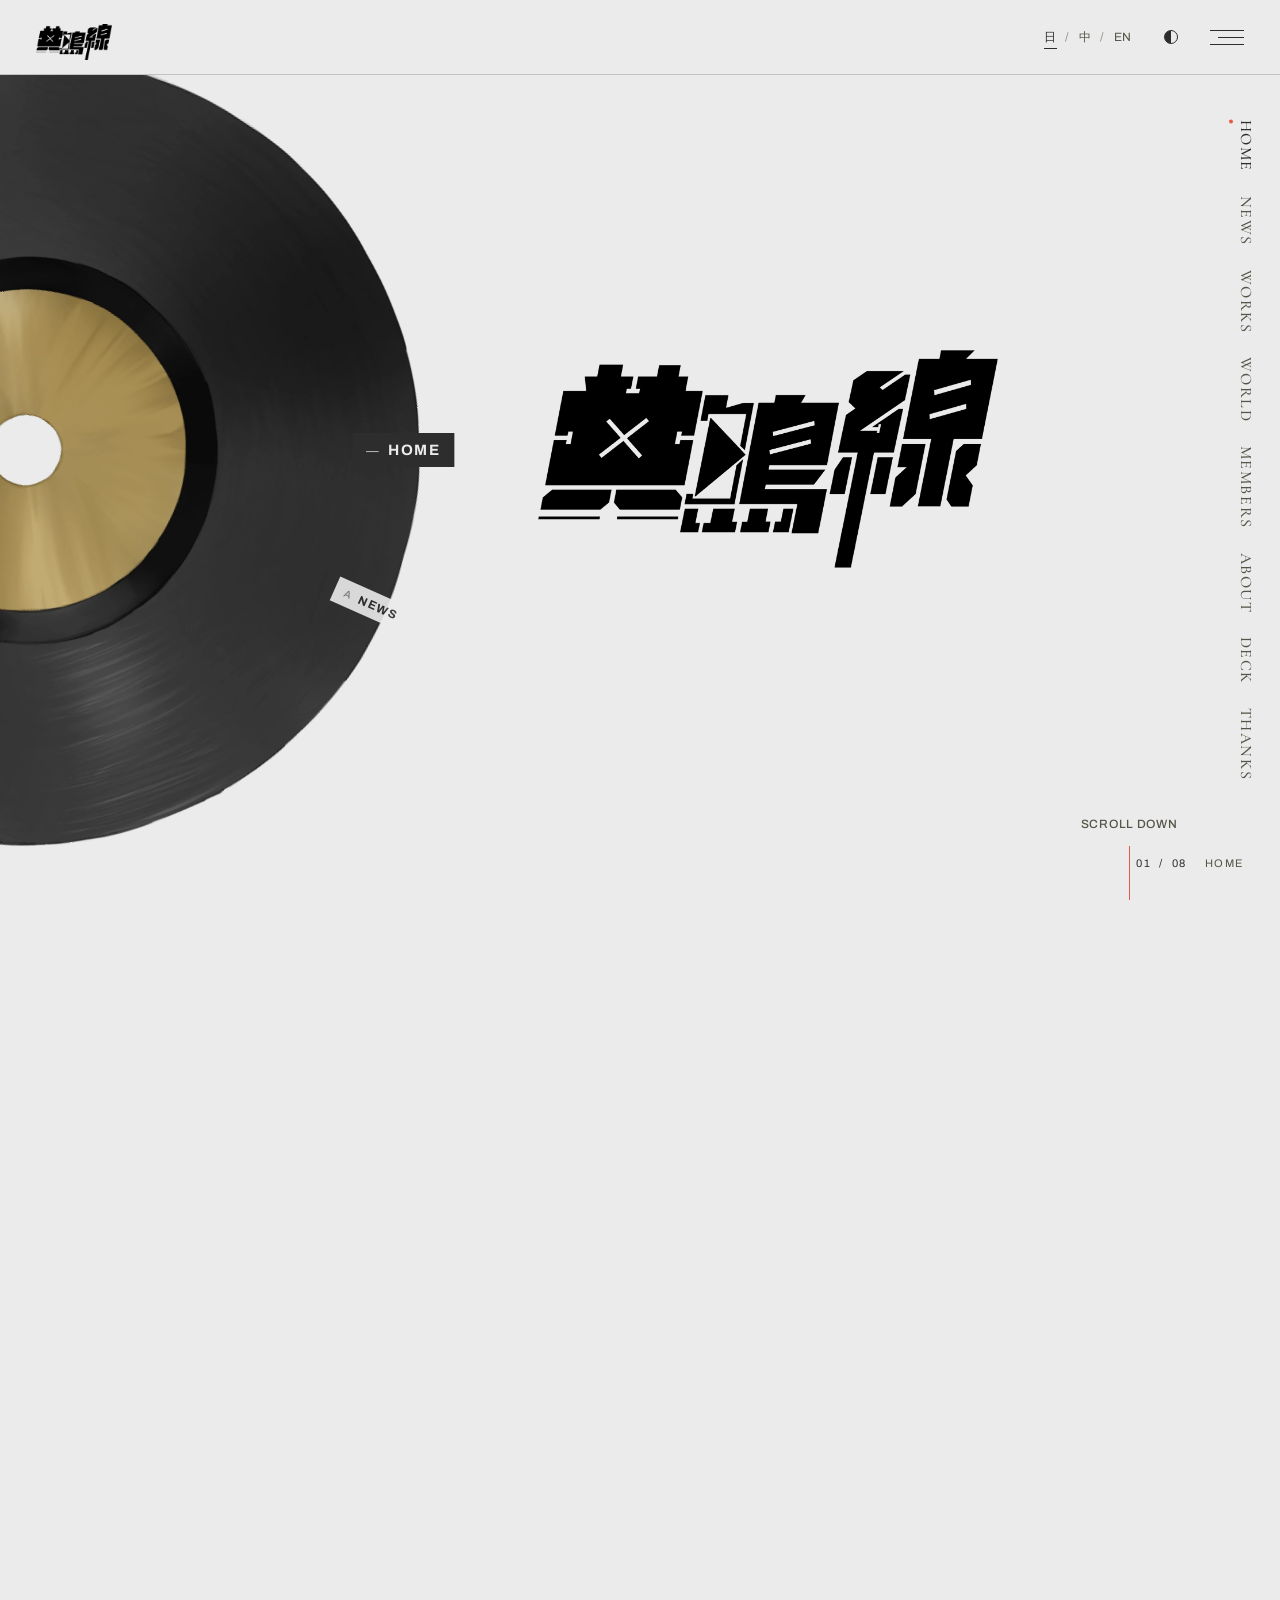
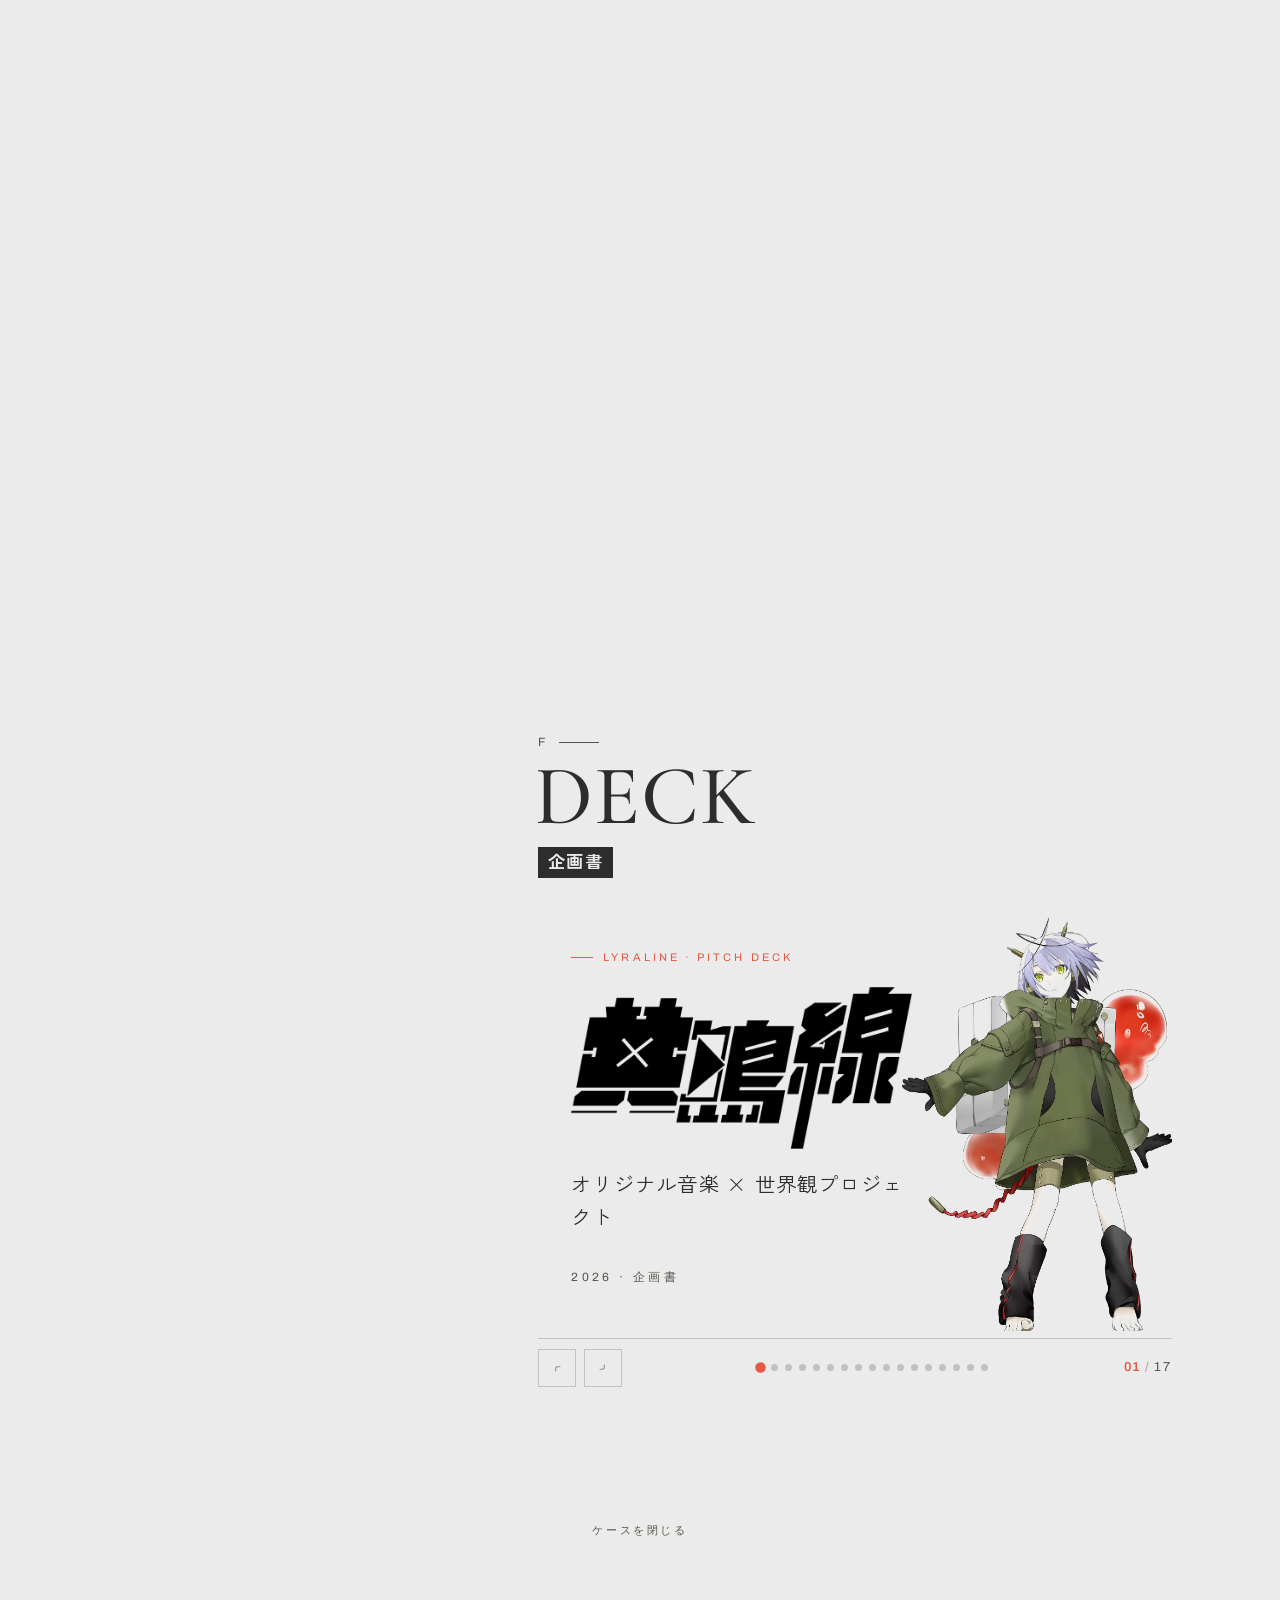
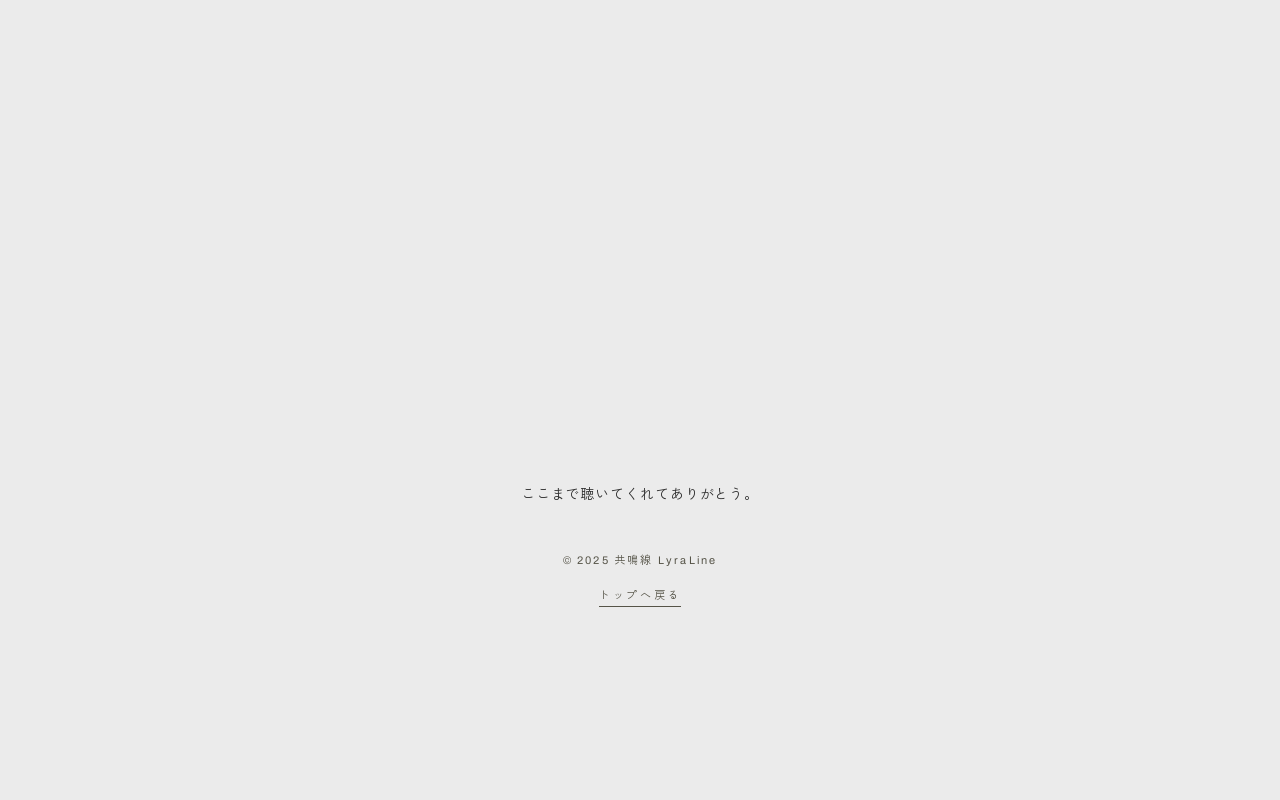
==== commit 45097dae: "Update site: members, copy, case animation, remove gallery" ====
--- a/index.html
+++ b/index.html
@@ -1,5 +1,5 @@
 <!DOCTYPE html>
-<html lang="ja" data-theme="light" data-case-mode="v1">
+<html lang="ja" data-theme="light" data-case-mode="v3">
 
 <!-- Mirrored from https://wavepicker.com/ by HTTrack Website Copier/3.x [XR&CO], Wed, 18 Nov 2026 15:15:46 GMT -->
 <!-- Added by HTTrack --><meta http-equiv="content-type" content="text/html;charset=utf-8" /><!-- /Added by HTTrack -->
@@ -12,6 +12,7 @@
 <link rel="preconnect" href="https://fonts.gstatic.com/" crossorigin>
 <!-- 字体：参考 KAMITSUBAKI STUDIO（acumin-pro + 秀英角ゴシック，均为 Adobe Fonts 付费字体）→ 免费替代 Archivo + Zen Kaku Gothic New；简体中文用 Noto Sans SC -->
 <link href="https://fonts.googleapis.com/css2?family=Cormorant+Garamond:wght@500;600&amp;family=Archivo:wght@300;400;500;600;800&amp;family=Zen+Kaku+Gothic+New:wght@400;500;700&amp;family=Noto+Sans+SC:wght@400;500;700&amp;display=swap" rel="stylesheet">
+<!-- Swiper 6.8.4（与 pndr.thinkr.jp 同版本，本地化以便离线/GitHub Pages 使用） -->
 <link rel="stylesheet" href="css/style.css">
 </head>
 <body>
@@ -32,8 +33,16 @@
       <img class="strap-img strap-open" src="docs/img/case/open.png" alt="">
     </div>
   </div>
+  <!-- v3 默认：MG 转场式残影划开（case4.jpg 向下划走，多层错开拖影 + 弹性）；v1/v2 保留 -->
+  <div class="intro-case case-v3" aria-hidden="true">
+    <div class="wipe-layer w5"></div>
+    <div class="wipe-layer w4"></div>
+    <div class="wipe-layer w3"></div>
+    <div class="wipe-layer w2"></div>
+    <div class="wipe-layer w1"></div>
+    <img class="wipe-layer w-main" src="docs/img/case/case4.jpg" alt="">
+  </div>
   <div class="intro-mark">
-    <img class="intro-logo" src="assets/img/logo.webp" alt="共鳴線 LyraLine">
     <div class="intro-tip">Click to open the case</div>
   </div>
 </div>
@@ -167,12 +176,13 @@
       </div>
       <ol class="subnav">
         <li data-i18n="members.sub1"></li>
+        <li data-i18n="members.sub2"></li>
         <li data-i18n="members.sub3"></li>
       </ol>
-      <p class="lead members-lead" data-i18n="members.lead"></p>
+      <p class="lead" data-i18n="members.lead" style="margin-bottom: 18px"></p>
       <!-- 成员内容在 js/data.js -->
       <div class="member-grid" id="homeMembers"></div>
-      <p class="muted members-note" data-i18n="members.note"></p>
+      <p class="muted" data-i18n="members.note" style="margin-top: 18px"></p>
       <a class="btn-more" href="members.html"><span data-i18n="members.more"></span><i class="chev" aria-hidden="true"></i></a>
     </div>
   </section>
@@ -227,6 +237,7 @@
       </div>
     </div>
   </section>
+
 </main>
 
 <!-- ===== 尾页：合上手提箱（绑带合入，参考 shiyonglizi.jpg） ===== -->
@@ -241,6 +252,15 @@
       <img class="strap-img strap-open" src="docs/img/case/open.png" alt="">
       <img class="strap-img strap-closed" src="docs/img/case/closed.png" alt="">
     </div>
+  </div>
+  <!-- v3：与开场相反，case4.jpg 带残影从下往上划入合箱（旧版 v1/v2 代码保留） -->
+  <div class="case-footer-v3" aria-hidden="true">
+    <div class="wipe-layer w5"></div>
+    <div class="wipe-layer w4"></div>
+    <div class="wipe-layer w3"></div>
+    <div class="wipe-layer w2"></div>
+    <div class="wipe-layer w1"></div>
+    <img class="wipe-layer w-main" src="docs/img/case/case4.jpg" alt="">
   </div>
   <span class="kicker" data-i18n="footer.close"></span>
   <div class="case-scene">
--- a/css/style.css
+++ b/css/style.css
@@ -480,6 +480,21 @@
 .scroll-arrow::after { content: ''; position: absolute; inset: 0; background: var(--accent); animation: cue 1.8s var(--ease-io) infinite; }
 @keyframes cue { 0% { transform: translateY(-100%); } 60%, 100% { transform: translateY(100%); } }
 
+/* 内部滚动提示：内容可滚动但用户迟迟没翻动时，竖排浮现"按住向下拖动"并闪烁 */
+.drag-hint {
+  position: absolute; top: 50%; right: 3px; transform: translateY(-50%);
+  writing-mode: vertical-rl; text-orientation: mixed;
+  font-size: 11px; letter-spacing: .28em; color: var(--muted);
+  display: flex; align-items: center; gap: 10px;
+  opacity: 0; pointer-events: none; z-index: 2;
+  transition: opacity .6s var(--ease-out);
+}
+.drag-hint::before { content: ''; width: 1px; height: 30px; background: var(--accent); order: 2; }
+.drag-hint span { order: 1; }
+/* 呼吸式渐显渐出：慢周期、单次明暗，不闪烁 */
+.drag-hint.is-show { animation: dragBreathe 3.6s ease-in-out infinite; }
+@keyframes dragBreathe { 0%, 100% { opacity: .12; } 50% { opacity: .9; } }
+
 /* ---------- B 作品 ---------- */
 .works-grid { display: grid; grid-template-columns: 1fr; gap: 14px; margin-top: 8px; align-items: start; }
 .track { display: flex; gap: 16px; align-items: center; padding: 14px 0; }
@@ -522,26 +537,7 @@
 .avatar::after { content: ''; position: absolute; inset: 44%; border-radius: 50%; background: var(--bg); }   /* 小唱片头像 */
 .member h3 { font-size: 14px; }
 .member p { font-size: 12px; color: var(--muted); }
-/* Members 一屏放得下：压缩格子与间距，取消板块内滚动（之前要上下滚才能看到按钮） */
-#members { padding-top: 5vh; padding-bottom: 4vh; }
-#members .page-inner { max-height: none; overflow: visible; }
-#members .members-lead, #members .members-note { font-size: 13px; }
-#members .members-lead { margin-bottom: 10px; }
-#members .member { padding: 10px 12px; }
-#members .avatar { width: 48px; height: 48px; margin-bottom: 6px; }
-#members .member h3 { font-size: 13px; }
-#members .member p { font-size: 11px; line-height: 1.5; }
-#members .members-note { margin-top: 10px; }
-#members .btn-more { margin-top: 12px; }
-@media (max-height: 700px) {
-  #members { padding-top: 3vh; padding-bottom: 2vh; }
-  #members .members-lead, #members .members-note { font-size: 12px; }
-  #members .members-lead { margin-bottom: 6px; }
-  #members .member { padding: 7px 10px; }
-  #members .avatar { width: 40px; height: 40px; margin-bottom: 4px; }
-  #members .members-note { margin-top: 6px; }
-  #members .btn-more { margin-top: 8px; height: 46px; }
-}
+/* Members 恢复旧版：内容超出一屏时在 .page-inner 内原生滚动，滚到底再翻页 */
 
 /* ---------- E 关于我们 ---------- */
 .platforms { display: flex; flex-wrap: wrap; gap: 10px; margin: 18px 0 26px; }
@@ -686,9 +682,98 @@
 }
 .case-footer-v2 .strap-closed { opacity: 0; }
 .case-footer-v2 .strap-open { opacity: 1; transform: translate(-50%, -50%); }
-.footer.is-active .case-footer-v2 .case-lid { transform: none; }
 .footer.is-active .case-footer-v2 .strap-closed { opacity: 1; transition-delay: .72s; }
 .footer.is-active .case-footer-v2 .strap-open { opacity: 0; transition-delay: .72s; }
+
+/* =====================================================================
+   v3（默认）：MG 转场残影。case4.jpg 多层错开、弹性划走 / 划入。
+   v1（?case=v1）与 v2（?case=new）完整保留。
+   --------------------------------------------------------------------- */
+.case-v3, .case-footer-v3 { display: none; }
+.wipe-layer {
+  position: absolute; left: 0; top: 0; width: 100%; height: 100%;
+  object-fit: cover; object-position: center; will-change: transform, opacity;
+  transform-origin: 50% 50%;
+}
+/* 主层：完整 case4.jpg（最底，向下划得最快） */
+.case-v3 .w-main { z-index: 1; opacity: 1; }
+/* 拖影层：灰色横条（参考 casetrial.mp4 的白底灰条），叠在主层上方，位移逐级更小 → 形成拖尾阶梯。
+   开场背景已改为透明露出网站，故拖影用灰系而非白系，才能在浅色网站上看见。 */
+.case-v3 .w1, .case-v3 .w2, .case-v3 .w3, .case-v3 .w4, .case-v3 .w5 {
+  background: linear-gradient(to bottom, rgba(120,120,120,.42) 0%, rgba(150,150,150,.20) 60%, rgba(150,150,150,0) 100%);
+  background-size: 100% 11vh; background-position: top; background-repeat: no-repeat;
+}
+.case-v3 .w1 { z-index: 2; }
+.case-v3 .w2 { z-index: 3; }
+.case-v3 .w3 { z-index: 4; }
+.case-v3 .w4 { z-index: 5; }
+.case-v3 .w5 { z-index: 6; }
+
+/* 残影划走后直接露出网站本身，不再用深色底遮挡 */
+html[data-case-mode="v3"] .intro { background: transparent; }
+html[data-case-mode="v3"] .intro-lid,
+html[data-case-mode="v3"] .intro-base,
+html[data-case-mode="v3"] .intro .case-v1,
+html[data-case-mode="v3"] .case-v2 { display: none; }
+html[data-case-mode="v3"] .case-v3 { display: block; }
+/* 透明背景下提示文字改深色，开屏不再显示白色字标（logo 已从 HTML 移除） */
+html[data-case-mode="v3"] .intro-mark { color: var(--ink); }
+html[data-case-mode="v3"] .intro-logo { display: none; }
+/* 开场：初始铺满；is-open 时向下划走，弹性缓动，残影层逐层延迟并略微缩放/偏移制造拖影 */
+html[data-case-mode="v3"] .case-v3 .wipe-layer {
+  transform: translateY(0) scale(1);
+  transition: transform 1.05s cubic-bezier(.62,.02,.24,1), opacity 1.05s ease-in;
+}
+/* 拖影横条初始隐藏在顶部；开箱时随主图下移并淡出，留在主图边缘之后形成尾巴 */
+html[data-case-mode="v3"] .case-v3 .w1,
+html[data-case-mode="v3"] .case-v3 .w2,
+html[data-case-mode="v3"] .case-v3 .w3,
+html[data-case-mode="v3"] .case-v3 .w4,
+html[data-case-mode="v3"] .case-v3 .w5 { opacity: 0; }
+html[data-case-mode="v3"] .intro:not(.is-open) .case-v3 .w1,
+html[data-case-mode="v3"] .intro:not(.is-open) .case-v3 .w2,
+html[data-case-mode="v3"] .intro:not(.is-open) .case-v3 .w3,
+html[data-case-mode="v3"] .intro:not(.is-open) .case-v3 .w4,
+html[data-case-mode="v3"] .intro:not(.is-open) .case-v3 .w5 { opacity: 0; }
+.intro.is-open .case-v3 .w-main { transform: translateY(120%) scale(1.01); }
+/* 拖影逐级下移、逐级淡出；终点比主图小 → 尾巴留在上方；延迟错开制造弹性拖尾 */
+.intro.is-open .case-v3 .w1 { animation: ghost1 1.05s cubic-bezier(.5,0,.3,1) .05s forwards; }
+.intro.is-open .case-v3 .w2 { animation: ghost2 1.05s cubic-bezier(.5,0,.3,1) .12s forwards; }
+.intro.is-open .case-v3 .w3 { animation: ghost3 1.05s cubic-bezier(.5,0,.3,1) .19s forwards; }
+.intro.is-open .case-v3 .w4 { animation: ghost4 1.05s cubic-bezier(.5,0,.3,1) .26s forwards; }
+.intro.is-open .case-v3 .w5 { animation: ghost5 1.05s cubic-bezier(.5,0,.3,1) .33s forwards; }
+@keyframes ghost1 { 0% { transform: translateY(0); opacity: 0; } 30% { opacity: .7; } 100% { transform: translateY(115%); opacity: 0; } }
+@keyframes ghost2 { 0% { transform: translateY(0); opacity: 0; } 30% { opacity: .52; } 100% { transform: translateY(98%); opacity: 0; } }
+@keyframes ghost3 { 0% { transform: translateY(0); opacity: 0; } 30% { opacity: .38; } 100% { transform: translateY(82%); opacity: 0; } }
+@keyframes ghost4 { 0% { transform: translateY(0); opacity: 0; } 30% { opacity: .26; } 100% { transform: translateY(66%); opacity: 0; } }
+@keyframes ghost5 { 0% { transform: translateY(0); opacity: 0; } 30% { opacity: .16; } 100% { transform: translateY(50%); opacity: 0; } }
+
+/* Thanks：回退到上一版 v1 的绑带合入效果（case-straps 保持显示）。
+   v3 残影合箱代码完整保留，只是不启用；如需再试残影版可改回这段开关。 */
+html[data-case-mode="v3"] .case-footer-v2,
+html[data-case-mode="v3"] .case-footer-v3 { display: none; }
+.case-footer-v3 .wipe-layer { transform: translateY(115%) scale(1.02); opacity: 0; }
+.case-footer-v3 .w-main { z-index: 6; }
+.case-footer-v3 .w1 { z-index: 5; }
+.case-footer-v3 .w2 { z-index: 4; }
+.case-footer-v3 .w3 { z-index: 3; }
+.case-footer-v3 .w4 { z-index: 2; }
+.case-footer-v3 .w5 { z-index: 1; }
+.footer.is-active .case-footer-v3 .wipe-layer {
+  transform: translateY(0) scale(1);
+  transition: transform 1.1s cubic-bezier(.62,.02,.24,1), opacity .9s ease-out;
+}
+.footer.is-active .case-footer-v3 .w-main { opacity: 1; transition-delay: .30s; }
+.footer.is-active .case-footer-v3 .w1 { opacity: .30; transition-delay: .24s; }
+.footer.is-active .case-footer-v3 .w2 { opacity: .22; transition-delay: .18s; }
+.footer.is-active .case-footer-v3 .w3 { opacity: .15; transition-delay: .12s; }
+.footer.is-active .case-footer-v3 .w4 { opacity: .09; transition-delay: .06s; }
+.footer.is-active .case-footer-v3 .w5 { opacity: .05; }
+
+@media (prefers-reduced-motion: reduce) {
+  html[data-case-mode="v3"] .case-v3 .wipe-layer,
+  .case-footer-v3 .wipe-layer { transition-duration: .2s !important; transition-delay: 0s !important; }
+}
 
 /* =====================================================================
    手机端：唱片改为顶部半圆，内容全宽；唱片左右横向弹入弹出
@@ -715,6 +800,8 @@
   .content { margin-left: 0; padding: 0 20px; }
   .page { padding: calc(12vh + var(--disc-r) + 3vh) 0 5vh; justify-content: flex-start; }
   .page-inner { padding-right: 0; }
+  /* 拖动提示放到竖向滚动条右侧（越过 content 的 20px 内边距，贴近视口右缘） */
+  .drag-hint { right: -14px; }
   .card { padding: 14px 0; }
   .card-date { font-size: 14px; }
   .dir-list a { padding: 10px 0; }
@@ -897,9 +984,15 @@
 .player iframe { position: absolute; inset: 0; width: 100%; height: 100%; border: 0; }
 .player.ph { max-height: none; background-color: var(--bg-2); background-size: cover; background-position: center; }
 .player.ph span { padding: 6px 12px; background: var(--bg); }
+.player.ph span:empty { display: none; }   /* 占位文案三语已清空：不留下空色块 */
 .player-link { display: grid; place-items: center; text-decoration: none; color: var(--ink); }
-.player-link span { padding: 10px 20px; background: var(--bg); border: 1px solid var(--ink); transition: background .25s var(--ease-out), color .25s var(--ease-out); }
+.player-link span { padding: 10px 20px; background: var(--bg); border: 1px solid var(--ink); transition: background .25s var(--ease-out), color .25s var(--ease-out), opacity .3s var(--ease-out); }
 .player-link:hover span { background: var(--ink); color: var(--bg); }
+/* 有鼠标时：按钮默认藏起来不挡封面，悬停/聚焦才浮现 */
+@media (hover: hover) {
+  .player-link span { opacity: 0; }
+  .player-link:hover span, .player-link:focus-visible span { opacity: 1; }
+}
 .player-src { display: flex; gap: 18px; margin-bottom: 20px; }
 .player-src button {
   border: 0; background: none; padding: 4px 0; cursor: pointer; color: var(--muted);
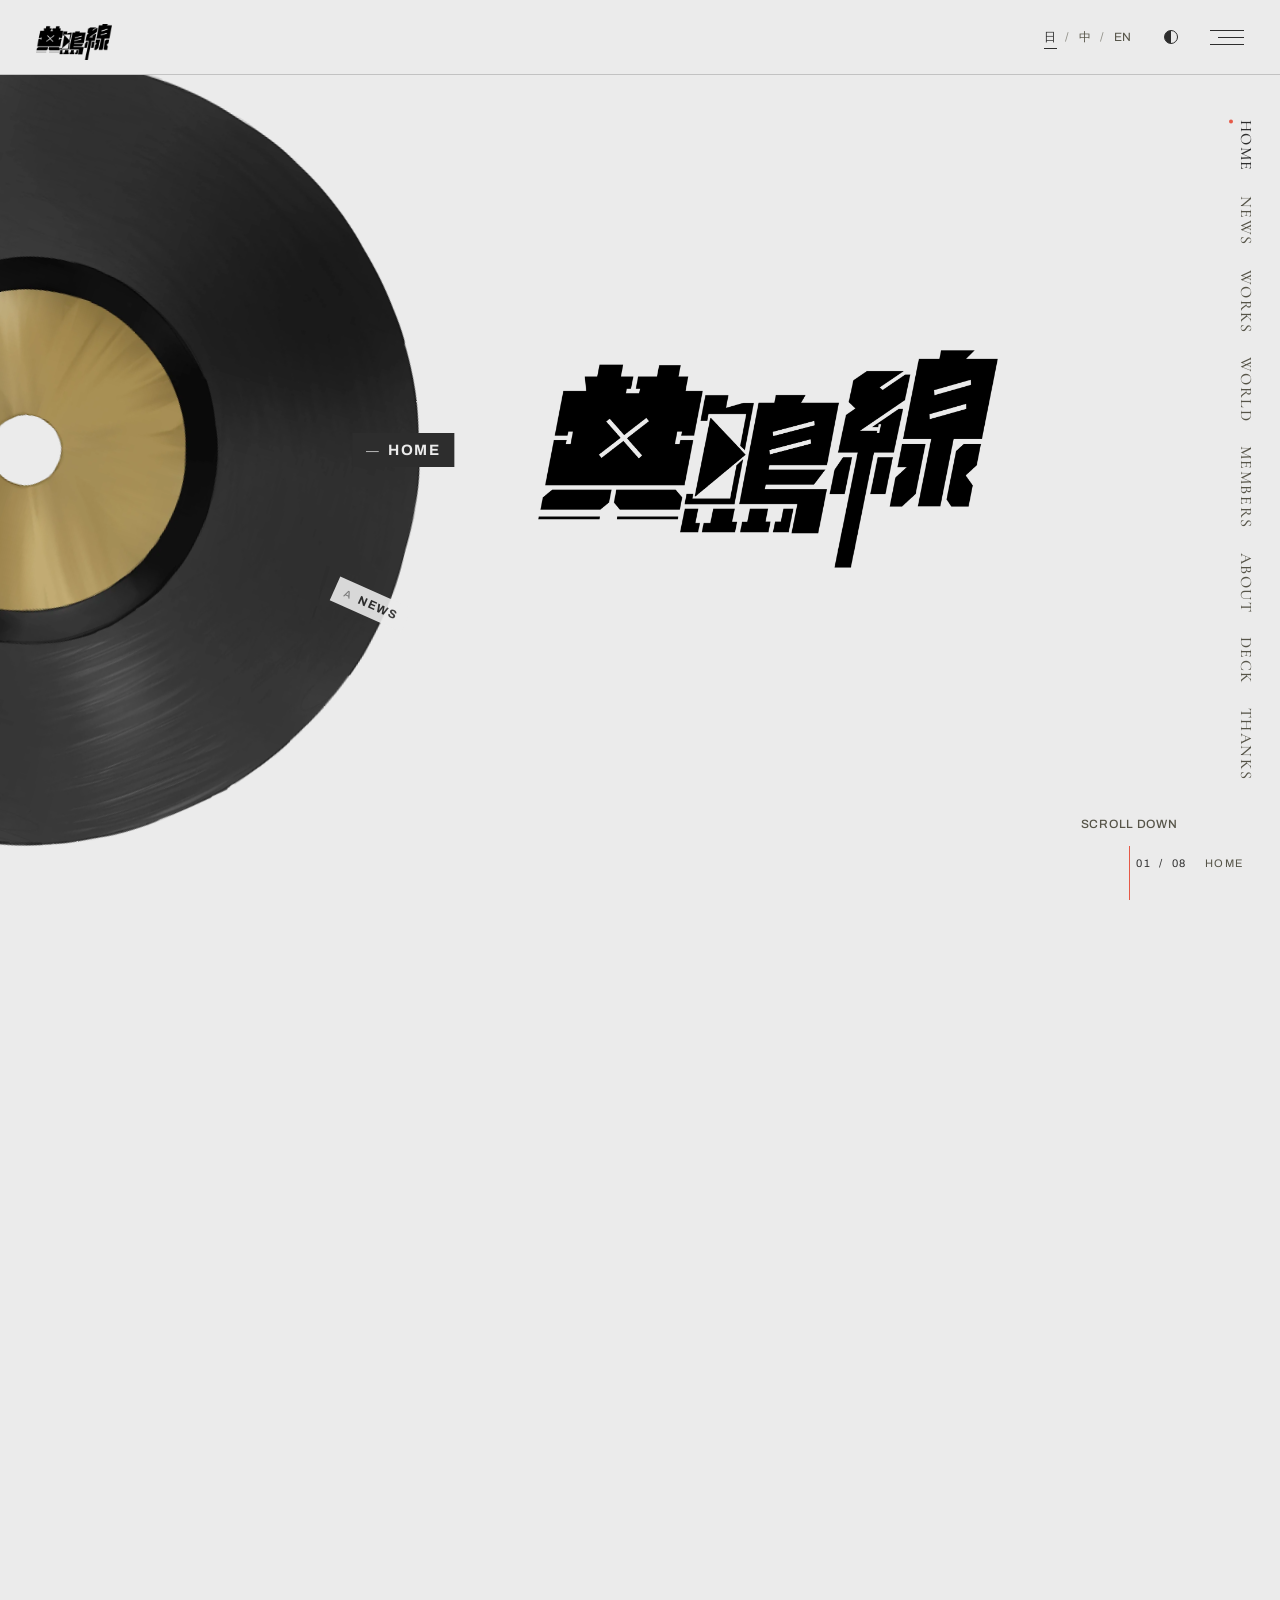
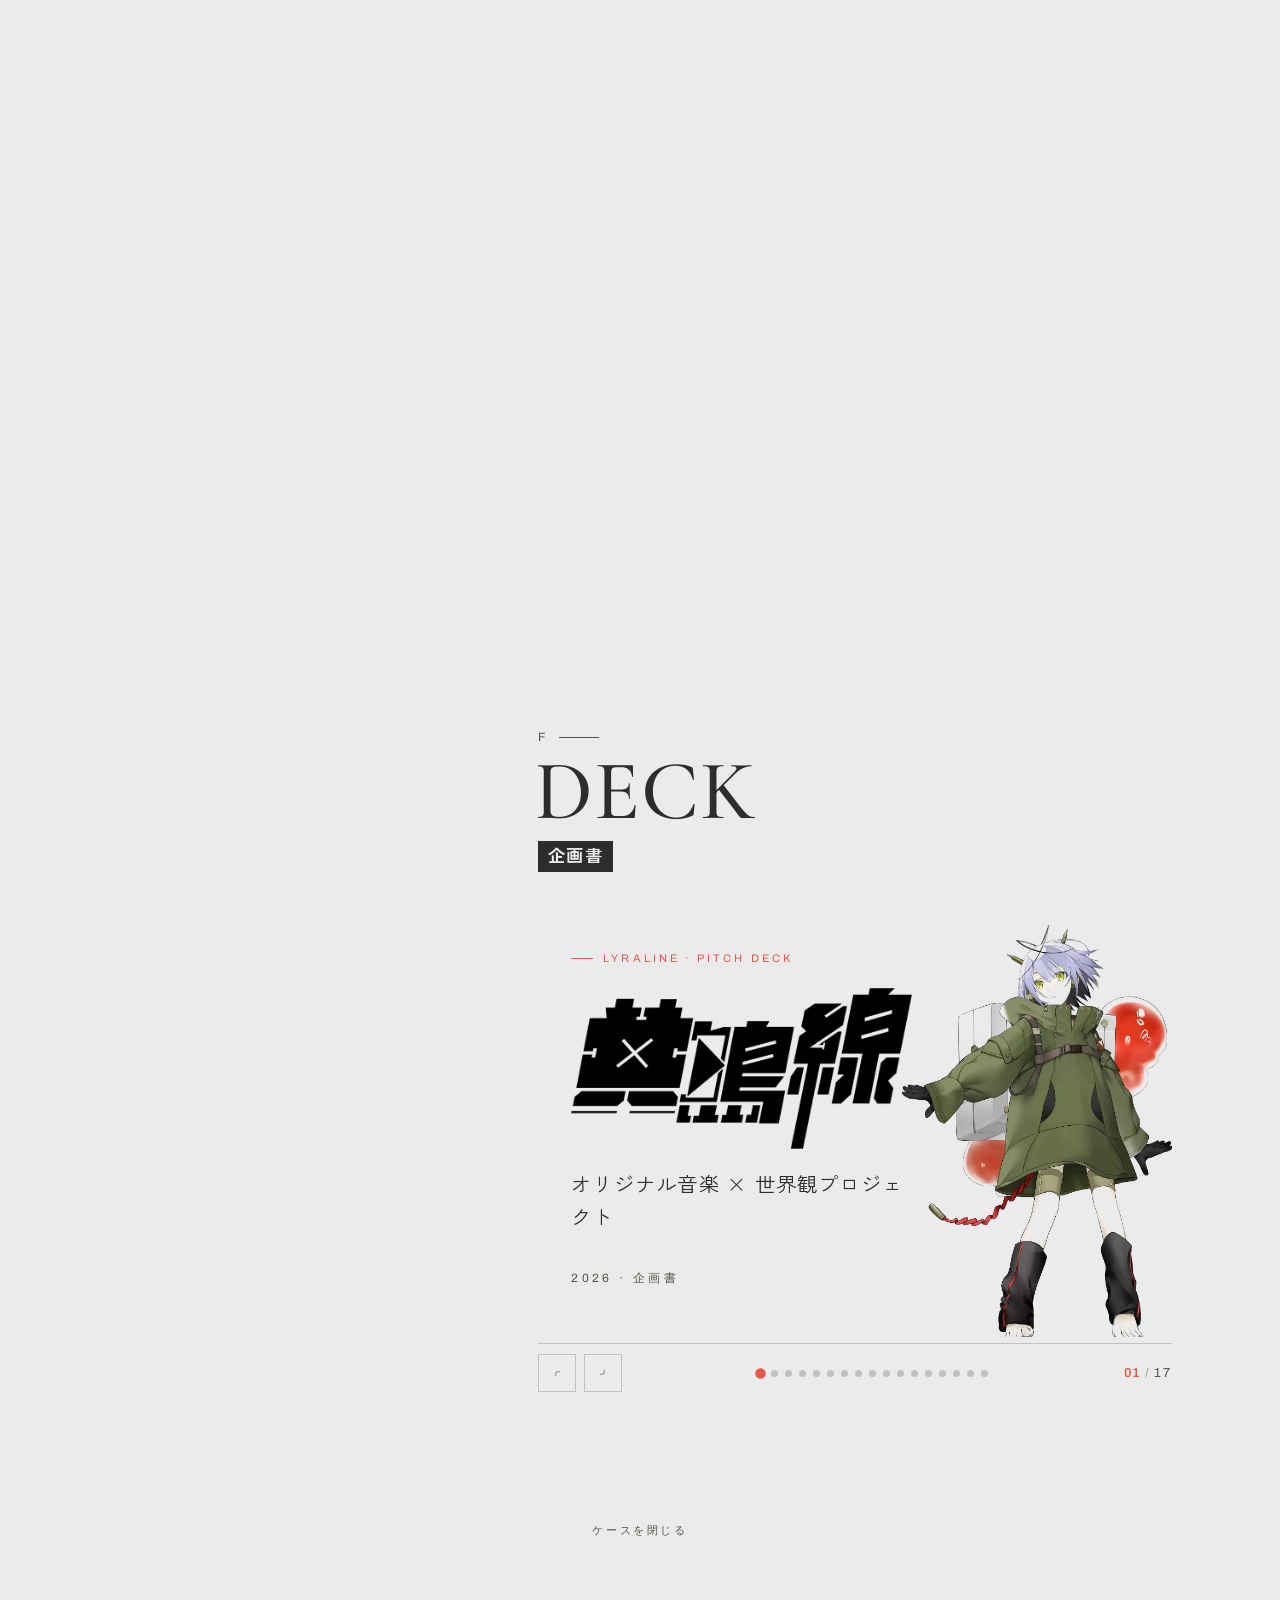
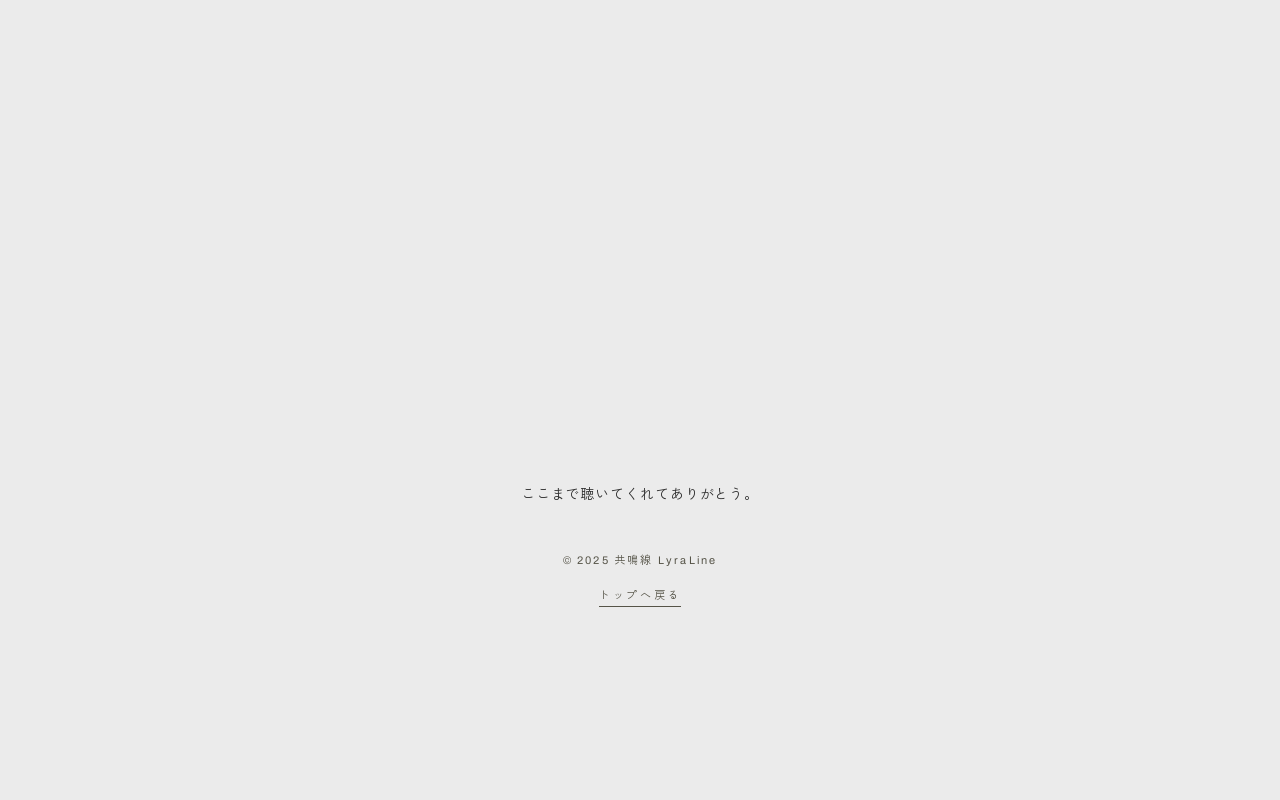
==== commit 080fef73: "Optimize images to WebP losslessly (23 images)" ====
--- a/index.html
+++ b/index.html
@@ -22,14 +22,14 @@
   <div class="intro-lid"></div>
   <div class="intro-base"></div>
   <div class="intro-case case-v1">
-    <div class="case-half l"><img src="docs/img/case/closed.png" alt=""></div>
-    <div class="case-half r"><img src="docs/img/case/closed.png" alt=""></div>
+    <div class="case-half l"><img src="docs/img/case/closed.webp" alt=""></div>
+    <div class="case-half r"><img src="docs/img/case/closed.webp" alt=""></div>
   </div>
   <!-- 新版：先解开绑带（交叉 → 竖直），再沿左侧铰链把箱盖翻开 -->
   <div class="intro-case case-v2" aria-hidden="true">
-    <div class="case-inner"><img class="case-reveal" src="docs/img/case/char.png" alt=""></div>
+    <div class="case-inner"><img class="case-reveal" src="docs/img/case/char.webp" alt=""></div>
     <div class="case-front">
-      <img class="strap-img strap-closed" src="docs/img/case/closed.png" alt="">
+      <img class="strap-img strap-closed" src="docs/img/case/closed.webp" alt="">
       <img class="strap-img strap-open" src="docs/img/case/open.png" alt="">
     </div>
   </div>
@@ -157,7 +157,7 @@
           <p class="muted" data-i18n="world.p2"></p>
         </div>
         <div class="char-card">
-          <img src="docs/img/WP7FullBodyTransparentBG.png" alt="WP-7">
+          <img src="docs/img/WP7FullBodyTransparentBG.webp" alt="WP-7">
           <div class="char-name">WP-7</div>
           <div class="char-role" data-i18n="world.char.role"></div>
           <p class="char-desc" data-i18n="world.char.desc"></p>
@@ -250,7 +250,7 @@
   <div class="case-footer-v2" aria-hidden="true">
     <div class="case-lid">
       <img class="strap-img strap-open" src="docs/img/case/open.png" alt="">
-      <img class="strap-img strap-closed" src="docs/img/case/closed.png" alt="">
+      <img class="strap-img strap-closed" src="docs/img/case/closed.webp" alt="">
     </div>
   </div>
   <!-- v3：与开场相反，case4.jpg 带残影从下往上划入合箱（旧版 v1/v2 代码保留） -->
@@ -264,8 +264,8 @@
   </div>
   <span class="kicker" data-i18n="footer.close"></span>
   <div class="case-scene">
-    <img class="case-banner" src="docs/img/case/thanks.png" alt="Thanks!">
-    <img class="case-character" src="docs/img/case/char.png" alt="">
+    <img class="case-banner" src="docs/img/case/thanks.webp" alt="Thanks!">
+    <img class="case-character" src="docs/img/case/char.webp" alt="">
   </div>
   <p class="footer-line" data-i18n="footer.line"></p>
   <p class="footer-copy" data-i18n="footer.copy"></p>
--- a/css/style.css
+++ b/css/style.css
@@ -1,1270 +1,1280 @@
-/* =====================================================================
-   共鳴線 LyraLine — v2 结构 demo
-   左：唱片舞台（position:fixed，随板块切换弹入弹出）
-   右：内容列（正常滚动）
-   ===================================================================== */
-
-:root {
-  /* ---- 企划色板（主题色设定稿）----
-     高亮主题色 #E65947 / 辅助文本 #565448 / 辅助文本2 #6A724D / 青 #499CAB / 淡紫 #D8D5F0
-     白色 #EBEBEB / 灰色 #D9D9D9 / 基础黑色 #2D2D2D / 可选区灰色 = #E7E7E7 → #303030 的灰阶
-     版式参考 KAMITSUBAKI STUDIO：大面积黑白灰 + 直角细线，高亮红只用在"当前 / 聚焦"上 */
-  --c-red: #e65947;
-  --c-text: #565448;
-  --c-olive: #6a724d;
-  --c-teal: #499cab;
-  --c-lavender: #d8d5f0;
-  --c-white: #ebebeb;
-  --c-gray: #d9d9d9;
-  --c-black: #2d2d2d;
-
-  --bg: var(--c-white);
-  --bg-2: var(--c-gray);
-  --ink: var(--c-black);
-  --muted: var(--c-text);
-  --line: rgba(45, 45, 45, .22);
-  --accent: var(--c-red);
-  --on-accent: var(--c-white);  /* 高亮色上的文字 */
-  --panel: transparent;
-  --case: var(--c-black);       /* 手提箱（入场 / 尾页）固定用深色 */
-  --case-ink: var(--c-white);
-
-  /* ---- 唱片几何（桌面端） ---- */
-  /* 唱片右边缘 = disc-cx + disc-r ≈ 画面左侧 1/3（33vw） */
-  --disc-r: 31vw;               /* 半径 */
-  --disc-cx: 2vw;               /* 圆心距左边缘（负数 = 圆心在屏幕外） */
-  --content-left: 42vw;         /* 右侧文字列起点（留出唱片 + 转盘标签的位置） */
-  --content-right: 8vw;
-
-  --ease-out: cubic-bezier(.22, 1, .36, 1);
-  --ease-in: cubic-bezier(.5, 0, .75, .2);
-  --ease-pop: cubic-bezier(.3, 1.35, .5, 1);   /* 弹入时的回弹 */
-  --ease-io: cubic-bezier(.65, 0, .35, 1);
-
-  --font-display: 'Cormorant Garamond', 'Times New Roman', serif;   /* 超大标题 / 竖排导航（参考神椿市的 PROJECT THEME） */
-  --font-latin: 'Archivo', 'Helvetica Neue', Arial, sans-serif;
-  --font-ja: 'Zen Kaku Gothic New', 'Hiragino Kaku Gothic ProN', 'Yu Gothic', 'Meiryo', sans-serif;
-  --font-zh: 'Noto Sans SC', 'PingFang SC', 'Microsoft YaHei', sans-serif;
-}
-
-html[data-theme="dark"] {
-  --bg: var(--c-black);
-  --bg-2: #3c3c3c;              /* 取自可选区灰阶 */
-  --ink: var(--c-white);
-  --muted: #a3a29b;             /* 辅助文本在深底上提亮一档，保证可读 */
-  --line: rgba(235, 235, 235, .22);
-  --case: #1f1f1f;
-}
-
-@media (max-width: 1100px) and (min-width: 769px) {
-  :root { --disc-r: 36vw; --disc-cx: -4vw; --content-left: 42vw; --content-right: 5vw; }
-}
-
-/* ---------- base ---------- */
-*, *::before, *::after { box-sizing: border-box; margin: 0; padding: 0; }
-/* 整屏翻页：根节点不允许用户直接滚动（滚轮/触摸/键盘由 main.js 接管，翻页用 rAF 缓动），
-   只有 .page-inner / .menu 这类内部滚动容器可以原生滚动 */
-html { overflow: hidden; touch-action: pinch-zoom; -webkit-text-size-adjust: 100%; }
-body {
-  background: var(--bg);
-  color: var(--ink);
-  font-family: var(--font-latin), var(--font-ja);
-  font-size: 15px;
-  line-height: 1.9;
-  letter-spacing: .06em;
-  overflow-x: hidden;
-  -webkit-font-smoothing: antialiased;
-  transition: background-color .4s, color .4s;
-}
-html:lang(zh) body { font-family: var(--font-latin), var(--font-zh); }
-body.is-locked { overflow: hidden; }
-a { color: inherit; }
-img { max-width: 100%; display: block; }
-button { font: inherit; color: inherit; }
-
-.kicker { font-family: var(--font-latin); font-size: 11px; letter-spacing: .24em; text-transform: uppercase; color: var(--muted); }
-.muted { color: var(--muted); }
-.lead { font-size: clamp(15px, 1.1vw, 17px); line-height: 2; letter-spacing: .08em; max-width: 34em; }
-.page-inner p.muted { line-height: 2; letter-spacing: .08em; }
-
-
-/* 小箭头 ↗（参考站的 Explore ↗ / 一覧を見る ↗） */
-.arrow {
-  display: inline-block; width: .75em; height: .75em; flex: none;
-  background: currentColor; vertical-align: baseline;
-  -webkit-mask: url("data:image/svg+xml,%3Csvg xmlns='http://www.w3.org/2000/svg' viewBox='0 0 12 12' fill='none' stroke='%23000' stroke-width='1'%3E%3Cpath d='M1.5 10.5 10.5 1.5M4 1.5h6.5V8'/%3E%3C/svg%3E") center / contain no-repeat;
-          mask: url("data:image/svg+xml,%3Csvg xmlns='http://www.w3.org/2000/svg' viewBox='0 0 12 12' fill='none' stroke='%23000' stroke-width='1'%3E%3Cpath d='M1.5 10.5 10.5 1.5M4 1.5h6.5V8'/%3E%3C/svg%3E") center / contain no-repeat;
-  transition: transform .3s var(--ease-out);
-}
-a:hover .arrow { transform: translate(2px, -2px); }
-
-/* 直角描边按钮（参考站的「NEWS一覧を見る ↗」） */
-/* 细长 > 箭头 */
-.chev {
-  display: inline-block; width: .6em; height: 1.1em; flex: none; background: currentColor;
-  -webkit-mask: url("data:image/svg+xml,%3Csvg xmlns='http://www.w3.org/2000/svg' viewBox='0 0 10 20' fill='none' stroke='%23000' stroke-width='1.2'%3E%3Cpath d='M1.5 1.5 8.5 10l-7 8.5'/%3E%3C/svg%3E") center / contain no-repeat;
-          mask: url("data:image/svg+xml,%3Csvg xmlns='http://www.w3.org/2000/svg' viewBox='0 0 10 20' fill='none' stroke='%23000' stroke-width='1.2'%3E%3Cpath d='M1.5 1.5 8.5 10l-7 8.5'/%3E%3C/svg%3E") center / contain no-repeat;
-  transition: transform .3s var(--ease-out);
-}
-a:hover .chev { transform: translateX(4px); }
-
-.btn-more {
-  display: flex; align-items: center; justify-content: space-between; gap: 24px;
-  width: min(100%, 400px); height: 54px; padding: 0 22px 0 28px; margin-top: min(26px, 2.8vh);
-  border: 1px solid var(--ink); text-decoration: none;
-  font-size: 15px; font-weight: 700; letter-spacing: .06em;
-  transition: background-color .3s, color .3s;
-}
-.btn-more:hover { background: var(--ink); color: var(--bg); }
-
-/* =====================================================================
-   左上角 logo：白色字标 + difference 混合 → 压在深色唱片上显示白、压在浅底上显示黑
-   ===================================================================== */
-.site-logo {
-  position: fixed; top: 24px; left: 36px; z-index: 61;
-  display: block;
-}
-/* 白色字标：浅色主题反成黑色 */
-.site-logo img { height: 36px; width: auto; }
-html:not([data-theme="dark"]) .site-logo img { filter: invert(1); }
-
-/* =====================================================================
-   右上角控件：语言切换 / 底色切换 / 菜单（无底色、无边框，纯文字和细线）
-   ===================================================================== */
-.corner {
-  position: fixed; top: 0; left: 0; right: 0; z-index: 60;
-  display: flex; justify-content: flex-end; align-items: center;
-  padding: 20px 36px;
-  background: var(--bg);                       /* 固定顶栏：滚动时控件始终贴在视口右上角 */
-  border-bottom: 1px solid var(--line);
-  pointer-events: none;
-}
-.corner > * { pointer-events: auto; }
-.corner-right { display: flex; align-items: center; gap: 22px; }
-
-.lang-switch { display: flex; align-items: center; }
-.lang-switch button {
-  border: 0; background: none; color: var(--muted); cursor: pointer;
-  font-family: var(--font-latin); font-size: 12px; line-height: 1; letter-spacing: .06em;
-  padding: 6px 0; position: relative;
-  transition: color .2s;
-}
-.lang-switch button + button { margin-left: 22px; }
-.lang-switch button + button::before {         /* 分隔符 / */
-  content: '/'; position: absolute; left: -14px; color: var(--muted); opacity: .6;
-}
-.lang-switch button:hover { color: var(--ink); }
-.lang-switch button.is-on { color: var(--ink); }
-.lang-switch button.is-on::after {             /* 当前语言下划线 */
-  content: ''; position: absolute; left: 0; right: 0; bottom: 0; height: 1px; background: currentColor;
-}
-
-.icon-btn {
-  width: 34px; height: 34px; padding: 0;
-  border: 0; background: none;
-  cursor: pointer; display: grid; place-items: center; position: relative;
-}
-.theme-dot {
-  width: 14px; height: 14px; border-radius: 50%;
-  border: 1px solid var(--ink);
-  background: linear-gradient(90deg, var(--ink) 50%, transparent 50%);
-  transition: transform .4s var(--ease-out);
-}
-.theme-btn:hover .theme-dot { transform: rotate(180deg); }
-/* 菜单：三根长短不一的细线（参考站的汉堡图标） */
-.menu-btn span {
-  position: absolute; right: 0; height: 1px; background: var(--ink);
-  transition: transform .35s var(--ease-io), top .35s var(--ease-io), width .35s var(--ease-io), opacity .2s;
-}
-.menu-btn span:nth-child(1) { top: 10px; width: 34px; }
-.menu-btn span:nth-child(2) { top: 17px; width: 26px; }
-.menu-btn span:nth-child(3) { top: 24px; width: 34px; }
-.menu-btn:hover span:nth-child(2) { width: 34px; }
-.menu-btn.is-open span:nth-child(1) { top: 17px; width: 30px; transform: rotate(30deg); }
-.menu-btn.is-open span:nth-child(2) { opacity: 0; }
-.menu-btn.is-open span:nth-child(3) { top: 17px; width: 30px; transform: rotate(-30deg); }
-
-/* 右侧竖排导航（参考 TNK 右侧的 WHAT WE DO / COMPANY …）：手机端退化成短线 */
-.dots {
-  position: fixed; right: 26px; top: 50%; transform: translateY(-50%); z-index: 30;
-  display: flex; flex-direction: column; align-items: center; gap: min(26px, 2.6vh);
-}
-.dots button {
-  position: relative; padding: 0; border: 0; background: none; cursor: pointer;
-  writing-mode: vertical-rl;
-  font-family: var(--font-display); font-weight: 500; font-size: min(16px, 1.85vh); letter-spacing: .1em; line-height: 1;
-  color: var(--muted); transition: color .25s;
-}
-.dots button:hover { color: var(--ink); }
-.dots button.is-on { color: var(--ink); }
-.dots button::before {                         /* 当前项左侧的红点 */
-  content: ''; position: absolute; left: -9px; top: 0; width: 4px; height: 4px; border-radius: 50%;
-  background: var(--accent); opacity: 0; transition: opacity .25s;
-}
-.dots button.is-on::before { opacity: 1; }
-
-/* 当前位置（右下角）：01 / 07  NEWS */
-.now {
-  position: fixed; right: 36px; bottom: 26px; z-index: 30;
-  display: flex; align-items: baseline; gap: 18px;
-  font-family: var(--font-latin); font-size: 11px; letter-spacing: .14em; color: var(--muted);
-}
-.now-letter { color: var(--ink); word-spacing: .4em; }
-::selection { background: var(--accent); color: var(--on-accent); }
-
-/* =====================================================================
-   菜单覆盖层：快速回归首页目录
-   ===================================================================== */
-.menu {
-  position: fixed; inset: 0; z-index: 50;
-  background: var(--bg);
-  opacity: 0; visibility: hidden;
-  transition: opacity .35s var(--ease-io), visibility 0s .35s;
-  overflow: auto; overscroll-behavior: contain; touch-action: pan-y;
-}
-.menu.is-open { opacity: 1; visibility: visible; transition: opacity .35s var(--ease-io), visibility 0s; }
-.menu-inner {
-  min-height: 100%; max-width: 760px; margin: 0 auto;
-  padding: 16vh 28px 10vh;
-  display: flex; flex-direction: column; gap: 28px;
-}
-.menu-head, .dir-head { display: flex; align-items: baseline; gap: 14px; }
-.menu-head > span:last-child, .dir-head > span:last-child { font-size: 13px; color: var(--muted); }
-.menu .dir-list a { padding: 16px 0; }
-.menu .dir-list .latin { font-size: clamp(22px, 3vw, 34px); }
-.menu-foot { margin-top: auto; font-size: 12px; color: var(--muted); }
-.menu .dir-list a { transform: translateY(12px); opacity: 0; transition: transform .5s var(--ease-out), opacity .5s, padding-left .3s var(--ease-out); }
-.menu .dir-list a:hover { padding-left: 8px; }
-.menu.is-open .dir-list a { transform: none; opacity: 1; }
-.menu.is-open .dir-list li:nth-child(2) a { transition-delay: .04s; }
-.menu.is-open .dir-list li:nth-child(3) a { transition-delay: .08s; }
-.menu.is-open .dir-list li:nth-child(4) a { transition-delay: .12s; }
-.menu.is-open .dir-list li:nth-child(5) a { transition-delay: .16s; }
-.menu.is-open .dir-list li:nth-child(6) a { transition-delay: .20s; }
-
-/* 目录列表（首页目录 + 菜单共用） */
-.dir-list { list-style: none; }
-.dir-list a {
-  display: grid;
-  grid-template-columns: 2.4em 1fr auto;
-  grid-template-areas: "b latin local" "b subs subs";
-  align-items: baseline; column-gap: 14px;
-  padding: 12px 0; border-top: 1px solid var(--line);
-  text-decoration: none;
-}
-.dir-list li:last-child a { border-bottom: 1px solid var(--line); }
-.dir-list b { grid-area: b; font-family: var(--font-latin); font-weight: 400; font-size: 12px; letter-spacing: .2em; color: var(--muted); }
-.dir-list .latin { grid-area: latin; font-family: var(--font-latin); font-weight: 500; letter-spacing: .06em; font-size: clamp(17px, 1.4vw, 21px); line-height: 1.2; transition: color .2s, transform .35s var(--ease-out); }
-.dir-list .local { grid-area: local; font-size: 13px; color: var(--muted); }
-.dir-list .subs { grid-area: subs; font-size: 12px; color: var(--muted); margin-top: 2px; }
-.dir-list .subs em { font-style: normal; margin: 0 .5em; opacity: .5; }
-.dir-list a:hover .latin, .dir-list a.is-current .latin { color: var(--accent); }
-.dir-list a.is-current b { color: var(--accent); }
-.dir-list a.is-current .latin { text-decoration: underline; text-decoration-thickness: 1px; text-underline-offset: 6px; }
-
-/* =====================================================================
-   左侧唱片舞台
-   状态：默认停在左下方（车位）/ .is-above 停在左上方 / .is-active 在位
-   向下滚：旧唱片 → 左上弹出，新唱片 ← 左下弹入；向上滚则相反
-   ===================================================================== */
-.disc-stage { position: fixed; inset: 0; z-index: 5; pointer-events: none; overflow: hidden; }
-.disc {
-  position: absolute;
-  width: calc(var(--disc-r) * 2);
-  height: calc(var(--disc-r) * 2);
-  left: calc(var(--disc-cx) - var(--disc-r));
-  top: calc(50vh - var(--disc-r));
-  transform: translate3d(-68%, 26%, 0) rotate(18deg);
-  visibility: hidden;
-  transition: transform .7s var(--ease-in), visibility 0s .7s;
-  will-change: transform;
-}
-.disc.is-above { transform: translate3d(-68%, -26%, 0) rotate(-18deg); }
-.disc.is-active {
-  transform: none; visibility: visible;
-  transition: transform .9s var(--ease-pop) .1s, visibility 0s;
-}
-.disc.no-transition { transition: none !important; }
-.disc::before {
-  content: ''; position: absolute; inset: 0; border-radius: 50%;
-  box-shadow: none;
-}
-
-/* 唱片本体：demo 阶段用纯色 + 纹路；有真实图后放 <img class="disc-img"> */
-.disc-face {
-  position: absolute; inset: 0; border-radius: 50%; overflow: hidden;
-  background:
-    repeating-radial-gradient(circle at 50% 50%, rgba(0, 0, 0, .10) 0 1.5px, transparent 1.5px 8px),
-    var(--disc-color, #888);
-  box-shadow: inset 0 0 0 1px rgba(0, 0, 0, .12);
-  will-change: transform;
-}
-.disc-face::after {                /* 光泽 */
-  content: ''; position: absolute; inset: 0; border-radius: 50%;
-  background: conic-gradient(from 0deg,
-    transparent 0 32%, rgba(255, 255, 255, .14) 40%, transparent 48%,
-    transparent 78%, rgba(255, 255, 255, .10) 86%, transparent 94%);
-  mix-blend-mode: screen;
-}
-.disc-img { position: absolute; inset: 0; width: 100%; height: 100%; object-fit: cover; border-radius: 50%; }
-.disc-label {
-  position: absolute; inset: 34%; border-radius: 50%;
-  background: var(--disc-label, #f2eee4); color: var(--disc-ink, #171717);
-  text-align: center;
-  font-weight: 700; font-size: clamp(13px, 1.5vw, 24px); letter-spacing: .18em;
-  box-shadow: inset 0 0 0 1px rgba(0, 0, 0, .12);
-}
-.disc-label span { position: absolute; left: 8%; right: 8%; top: 22%; line-height: 1.2; }   /* 文字放在中心孔上方 */
-.disc-hole {
-  position: absolute; inset: 48.6%; border-radius: 50%;
-  background: var(--bg);
-  box-shadow: inset 0 1px 3px rgba(0, 0, 0, .35);
-  transition: background-color .4s;
-}
-
-/* 真实唱片图（assets/img/discs/*.webp，透明底）：
-   去掉 demo 的纯色 / 纹路 / 光泽 / 标签 / 孔；不加阴影 */
-.disc--img::before { display: none; }
-.disc--img .disc-face { background: none; box-shadow: none; overflow: visible; }
-.disc--img .disc-face::after { display: none; }
-.disc--img .disc-label, .disc--img .disc-hole { display: none; }
-.disc--img .disc-img {
-  object-fit: contain; border-radius: 0;
-  user-select: none; -webkit-user-drag: none;
-}
-/* 非圆盘（E：WP-7 侧脸）：不裁圆、不转，按 --disc-scale 缩小后居中放在唱片位上 */
-.disc--free .disc-face { border-radius: 0; inset: calc((1 - var(--disc-scale, 1)) * 50%); }
-
-/* =====================================================================
-   转盘目录：目录标题沿唱片右侧圆弧排布，翻页时整圈跟着滚动位置转动，
-   转到 3 点钟方向（指针位置）的就是当前板块（草图里的红框）
-   ===================================================================== */
-.dial {
-  position: absolute; z-index: 2;
-  width: calc(var(--disc-r) * 2); height: calc(var(--disc-r) * 2);
-  left: calc(var(--disc-cx) - var(--disc-r)); top: calc(50vh - var(--disc-r));
-  pointer-events: none; opacity: 0; transition: opacity .5s;
-}
-.disc-stage[data-active]:not([data-active="none"]) .dial { opacity: 1; }
-.dial-item {
-  position: absolute; left: 50%; top: 50%;
-  transform-origin: 0 50%;
-  /* 以圆心为原点转到 --a 度，再沿半径推到唱片边缘附近（标题一半在盘上一半在盘外） */
-  transform: translate(0, -50%) rotate(calc(var(--a, 0) * 1deg)) translateX(calc(var(--disc-r) - 1.5vw)) translateX(-50%);
-  pointer-events: auto; cursor: pointer;
-  transition: opacity .35s;
-}
-/* 直角标签（参考神椿市的导航）：当前项 = 墨色方块 + 反白粗体；其余 = 底色方块 + 粗体墨字（底色块保证压在唱片图上也能读） */
-.dial-item span {
-  display: inline-flex; align-items: baseline; gap: 8px; white-space: nowrap;
-  padding: 5px 10px 4px; border-radius: 0;
-  background: var(--bg); color: var(--ink);
-  font-family: var(--font-latin); font-size: 12px; letter-spacing: .1em; font-weight: 700; line-height: 1.4;
-  transition: background-color .3s, color .3s, font-size .3s, padding .3s;
-}
-.dial-item b { font-weight: 500; color: inherit; opacity: .55; font-size: .85em; }
-.dial-item:hover span { background: var(--bg-2); }
-.dial-item.is-focus span { background: var(--ink); color: var(--bg); font-size: 15px; padding: 7px 14px 6px; }
-.dial-item.is-focus b { opacity: .7; }
-.dial-item.is-near { opacity: .9; }
-.dial-item.is-far { opacity: 0; pointer-events: none; }
-
-/* =====================================================================
-   右侧内容列
-   ===================================================================== */
-.stage { position: relative; }                  /* GSAP 在这上面做回弹（y）和悬停视差（x） */
-.content { position: relative; z-index: 2; margin-left: var(--content-left); padding-right: var(--content-right); }
-.page {
-  position: relative;
-  height: 100vh; height: 100dvh;                 /* 每个板块正好一屏 */
-  display: flex; flex-direction: column; justify-content: center;
-  padding: 9vh 0 7vh;
-  /* 内容溢出由 .page-inner 处理。
-     微滚预览时 GSAP 会给 .page 加 y / scale */
-  transform-origin: 50% 50%;
-}
-/* 板块内容；超出一屏时在这里面滚，滚到底再翻页 */
-.page-inner {
-  min-height: 0; max-height: 100%;
-  overflow-y: auto; overscroll-behavior: contain; touch-action: pan-y;
-  scrollbar-width: thin; scrollbar-color: var(--line) transparent;
-  padding-right: 6px;
-}
-/* 内容还没滚到底：底部渐隐提示"下面还有" */
-.page.has-more::after {
-  content: ''; position: absolute; left: 0; right: 0; bottom: 0; height: 12vh;
-  background: linear-gradient(to bottom, transparent, var(--bg) 70%);
-  pointer-events: none; z-index: 1;
-}
-
-/* 内容进入视口时淡入 */
-/* 注意位移用负值（从上方落入）：向下的 transform 会撑大 .page-inner 的可滚动高度，导致翻页前先滚十几像素 */
-.page-inner > * { opacity: 0; transform: translateY(-12px); transition: opacity .7s var(--ease-out), transform .7s var(--ease-out); }
-.page-inner > .is-in { opacity: 1; transform: none; }
-.page-inner > :nth-child(2).is-in { transition-delay: .05s; }
-.page-inner > :nth-child(3).is-in { transition-delay: .10s; }
-.page-inner > :nth-child(4).is-in { transition-delay: .15s; }
-.page-inner > :nth-child(5).is-in { transition-delay: .20s; }
-
-/* 板块标题（参考神椿市 PROJECT THEME + TNK CONTACT FORM）：
-   小字母编号 → 超大衬线英文标题 → 黑底白字的本地语言副标题条 */
-.page-head { display: block; margin-bottom: min(22px, 2.4vh); }
-.page-letter {
-  display: flex; align-items: center; gap: 12px; margin-bottom: 6px;
-  font-family: var(--font-latin); font-size: 12px; letter-spacing: .24em; color: var(--muted);
-}
-.page-letter::after { content: ''; width: 40px; height: 1px; background: currentColor; }
-.page-title {
-  font-family: var(--font-display); font-weight: 500;
-  font-size: clamp(52px, min(6.6vw, 11.5vh), 124px); line-height: .86; letter-spacing: .01em;   /* 同时受宽高限制，矮屏不会挤出一屏 */
-  margin-left: -.04em;                         /* 大字号的左侧字形留白，视觉上对齐正文 */
-}
-.page-local {
-  display: table; margin-top: 14px;
-  padding: .22em .6em .18em; background: var(--ink); color: var(--bg);
-  font-size: clamp(16px, 1.35vw, 20px); font-weight: 700; letter-spacing: .08em; line-height: 1.4;
-}
-
-/* 子目录 01 02 03 */
-.subnav {
-  list-style: none; counter-reset: sub;
-  display: flex; flex-wrap: wrap; gap: 6px 26px; margin-bottom: min(22px, 2.4vh);
-  font-size: 13px; color: var(--muted);
-}
-.subnav li { display: flex; align-items: baseline; gap: 8px; }
-.subnav li::before {
-  counter-increment: sub; content: counter(sub, decimal-leading-zero);
-  font-family: var(--font-latin); font-size: 11px; letter-spacing: .08em; color: var(--ink);
-}
-
-/* 列表条目：无底色、无圆角，条目之间一条细线（参考站的 NEWS 列表） */
-.card-list { display: grid; margin-top: 4px; border-top: 1px solid var(--line); }
-.card {
-  border: 0; border-bottom: 1px solid var(--line); border-radius: 0; padding: min(16px, 1.7vh) 0; background: none;
-  transition: opacity .2s;
-}
-.card h3 { font-size: 15px; font-weight: 700; letter-spacing: .04em; margin: 6px 0 4px; }
-.card.row { display: block; }
-.card-date { display: block; font-family: var(--font-latin); font-size: 15px; letter-spacing: .06em; color: var(--ink); }
-.card-date + div { display: flex; flex-direction: column; align-items: flex-start; }
-.card-date + div .tag { order: -1; margin-top: 8px; }
-.card p.muted { font-size: 13px; margin-top: 2px; }
-.ph {
-  aspect-ratio: 16 / 9; max-height: 22vh; border-radius: 0; border: 1px solid var(--line);
-  background: repeating-linear-gradient(-45deg, var(--bg-2) 0 1px, transparent 1px 12px);
-  display: grid; place-items: center;
-  color: var(--muted); font-family: var(--font-latin); font-size: 11px; letter-spacing: .24em; text-transform: uppercase;
-}
-.ph.square { aspect-ratio: 1; }
-/* 标签：小胶囊（参考站 NOTICE / RELEASE） */
-.tag {
-  display: inline-block; white-space: nowrap; line-height: 1.3;
-  font-family: var(--font-latin); font-size: 11px; font-weight: 500; letter-spacing: .04em;
-  padding: 4px 8px 3px; border-radius: 11px;
-  border: 1px solid var(--ink); color: var(--ink);
-}
-.tag.on { background: var(--accent); border-color: var(--accent); color: var(--on-accent); }
-
-/* ---------- 首页 ---------- */
-.home-title { margin: 0; display: flex; flex-direction: column; align-items: flex-start; }
-.home-logo { width: min(560px, 36vw); height: auto; }
-html:not([data-theme="dark"]) .home-logo { filter: invert(1); }    /* 白色字标 → 浅色底上反成黑色 */
-.dir-head { margin-bottom: 8px; }
-/* SCROLL DOWN + 向下流动的竖线 */
-.scroll-cue {
-  position: absolute; bottom: 0; right: 0;
-  display: flex; flex-direction: column; align-items: center; gap: 10px;
-  font-family: var(--font-latin); font-size: 12px; font-weight: 500; letter-spacing: .06em; color: var(--muted);
-}
-.scroll-arrow { width: 1px; height: 54px; background: var(--line); position: relative; overflow: hidden; }
-.scroll-arrow::after { content: ''; position: absolute; inset: 0; background: var(--accent); animation: cue 1.8s var(--ease-io) infinite; }
-@keyframes cue { 0% { transform: translateY(-100%); } 60%, 100% { transform: translateY(100%); } }
-
-/* 内部滚动提示：内容可滚动但用户迟迟没翻动时，竖排浮现"按住向下拖动"并闪烁 */
-.drag-hint {
-  position: absolute; top: 50%; right: 3px; transform: translateY(-50%);
-  writing-mode: vertical-rl; text-orientation: mixed;
-  font-size: 11px; letter-spacing: .28em; color: var(--muted);
-  display: flex; align-items: center; gap: 10px;
-  opacity: 0; pointer-events: none; z-index: 2;
-  transition: opacity .6s var(--ease-out);
-}
-.drag-hint::before { content: ''; width: 1px; height: 30px; background: var(--accent); order: 2; }
-.drag-hint span { order: 1; }
-/* 呼吸式渐显渐出：慢周期、单次明暗，不闪烁 */
-.drag-hint.is-show { animation: dragBreathe 3.6s ease-in-out infinite; }
-@keyframes dragBreathe { 0%, 100% { opacity: .12; } 50% { opacity: .9; } }
-
-/* ---------- B 作品 ---------- */
-.works-grid { display: grid; grid-template-columns: 1fr; gap: 14px; margin-top: 8px; align-items: start; }
-.track { display: flex; gap: 16px; align-items: center; padding: 14px 0; }
-.track h3 { margin: 0; }
-.track-cover { width: 48px; height: 48px; border-radius: 0; flex: none; background: var(--bg-2); border: 1px solid var(--line); overflow: hidden; }
-.track-cover img { width: 100%; height: 100%; object-fit: cover; }
-.track-meta { flex: 1; min-width: 0; }
-.track-meta span { font-size: 12px; color: var(--muted); }
-
-/* ---------- C 世界介绍 ---------- */
-.world-grid { display: grid; grid-template-columns: 1fr 200px; gap: 28px; align-items: start; }
-#world .subnav { margin-bottom: 8px; }
-.world-text p + p { margin-top: 6px; }
-.world-text .lead { font-size: clamp(17px, 1.35vw, 20px); line-height: 1.85; }
-.world-text p.muted { font-size: clamp(15px, 1.15vw, 17px); line-height: 1.85; }
-.char-card { text-align: center; }
-.char-card img { width: 94%; height: auto; }
-.char-name { font-family: var(--font-latin); font-weight: 500; font-size: 22px; letter-spacing: .12em; margin-top: 8px; }
-.char-role { font-size: 12px; color: var(--muted); letter-spacing: .2em; }
-.char-desc { font-size: 13px; color: var(--muted); text-align: left; margin-top: 10px; }
-
-/* ---------- D 成员构成 ---------- */
-/* 成员：直角细线网格（格子之间共用一条线） */
-.member-grid {
-  display: grid; grid-template-columns: repeat(3, 1fr);
-  border-top: 1px solid var(--line); border-left: 1px solid var(--line);
-}
-.member {
-  text-align: center; padding: 20px 12px; cursor: pointer;
-  border: 0; border-right: 1px solid var(--line); border-bottom: 1px solid var(--line);
-  transition: background-color .3s;
-}
-.member:hover { background: var(--bg-2); }
-.member h3 { font-family: var(--font-latin); font-weight: 500; }
-.avatar {
-  width: 64px; height: 64px; border-radius: 50%; margin: 0 auto 10px;
-  background: var(--c, #999); position: relative;
-  box-shadow: inset 0 0 0 1px rgba(0, 0, 0, .1);
-}
-.avatar::after { content: ''; position: absolute; inset: 44%; border-radius: 50%; background: var(--bg); }   /* 小唱片头像 */
-.member h3 { font-size: 14px; }
-.member p { font-size: 12px; color: var(--muted); }
-/* Members 恢复旧版：内容超出一屏时在 .page-inner 内原生滚动，滚到底再翻页 */
-
-/* ---------- E 关于我们 ---------- */
-.platforms { display: flex; flex-wrap: wrap; gap: 10px; margin: 18px 0 26px; }
-.platforms a {
-  display: inline-flex; align-items: center; gap: 10px;
-  height: 44px; padding: 0 20px; border: 1px solid var(--ink); border-radius: 0;
-  text-decoration: none; font-family: var(--font-latin); font-size: 13px; font-weight: 500; letter-spacing: .04em;
-  transition: background-color .3s, color .3s;
-}
-.platforms a:hover { background: var(--ink); color: var(--bg); }
-.contact {
-  display: flex; align-items: center; gap: 28px;
-  padding: 26px 28px; margin-top: 10px; max-width: 640px;
-  background: var(--ink); color: var(--bg); text-decoration: none;
-}
-.contact-label { font-size: 14px; font-weight: 700; letter-spacing: .06em; min-width: 7em; }
-.contact-mail { flex: 1; font-family: var(--font-latin); font-size: 17px; font-weight: 500; letter-spacing: .04em; }
-.contact-note { font-size: 13px; margin-top: 10px; }
-
-/* =====================================================================
-   尾页：合上手提箱（绑带从上下合入，参考 shiyonglizi.jpg）
-   ===================================================================== */
-.footer {
-  position: relative; z-index: 2;
-  height: 100vh; height: 100dvh;
-  display: flex; flex-direction: column; align-items: center; justify-content: center;
-  text-align: center; gap: 14px; padding: 8vh 24px; overflow: hidden;
-}
-.case-straps { position: absolute; inset: 0; pointer-events: none; }
-.case-strap {
-  position: absolute; left: 50%; width: 100vw; height: 100vh; height: 100dvh;
-  transform: translateX(-50%); object-fit: contain; object-position: center;
-}
-/* 整张 open.png 含左右两根绑带；用 clip-path 拆成两半，各自从上下合入 */
-.case-strap.l { clip-path: inset(0 50% 0 0); top: -104%; }
-.case-strap.r { clip-path: inset(0 0 0 50%); top: 104%; }
-.footer .case-strap.l { transform: translate(-50%, 0); transition: top 1.1s var(--ease-out); }
-.footer .case-strap.r { transform: translate(-50%, 0); transition: top 1.1s var(--ease-out) .1s; }
-.footer.is-active .case-strap.l, .footer.is-active .case-strap.r { top: 0; }
-.case-scene {
-  position: relative; z-index: 1;
-  display: flex; flex-direction: column; align-items: center; gap: 4px;
-  opacity: 0; transform: translateY(14px) scale(.96);
-  transition: opacity .7s var(--ease-out) .65s, transform .7s var(--ease-out) .65s;
-}
-.footer.is-active .case-scene { opacity: 1; transform: none; }
-.case-banner { width: clamp(190px, 23vw, 320px); height: auto; }
-.case-character { width: clamp(170px, 20vw, 280px); height: auto; margin-top: -10px; }
-.footer-line { font-size: 14px; position: relative; z-index: 1; }
-.footer-copy { font-size: 11px; letter-spacing: .2em; color: var(--muted); margin-top: 28px; position: relative; z-index: 1; }
-.footer-top { font-size: 11px; letter-spacing: .25em; text-transform: uppercase; color: var(--muted); text-decoration: none; border-bottom: 1px solid currentColor; position: relative; z-index: 1; }
-
-/* =====================================================================
-   入场动画：打开 WP-7 的手提箱（交叉绑带向两侧解开）
-   ===================================================================== */
-.intro { position: fixed; inset: 0; z-index: 100; cursor: pointer; overflow: hidden; }
-.intro-lid, .intro-base { position: absolute; left: 0; right: 0; height: 50%; background: var(--case); }
-.intro-lid { top: 0; transform-origin: 50% 0; transition: transform 1.1s var(--ease-io); backface-visibility: hidden; z-index: 1; }
-.intro-lid::after { content: ''; position: absolute; left: 0; right: 0; bottom: 0; height: 3px; background: rgba(255, 255, 255, .12); }
-.intro-base { bottom: 0; transition: transform .9s var(--ease-io) .15s; z-index: 1; }
-.intro-case { position: absolute; inset: 0; z-index: 2; pointer-events: none; }
-.case-half { position: absolute; inset: 0; overflow: hidden; }
-.case-half img {
-  position: absolute; left: 50%; top: 50%;
-  width: min(100vw, 150vh); height: auto; transform: translate(-50%, -50%);
-  transition: transform 1s var(--ease-io), opacity .8s var(--ease-io);
-}
-.case-half.l img { clip-path: inset(0 50% 0 0); }
-.case-half.r img { clip-path: inset(0 0 0 50%); }
-.intro-mark {
-  position: absolute; inset: 0; z-index: 3; pointer-events: none;
-  display: flex; flex-direction: column; align-items: center; justify-content: center; gap: 26px;
-  padding-bottom: 24vh;
-  color: var(--case-ink); transition: opacity .3s;
-}
-.intro-logo { width: min(220px, 50vw); height: auto; mix-blend-mode: difference; }
-.intro-tip { font-family: var(--font-latin); font-size: 10px; letter-spacing: .3em; opacity: .5; animation: blink 1.6s ease-in-out infinite; }
-@keyframes blink { 50% { opacity: .15; } }
-.intro.is-open .intro-lid { transform: rotateX(-100deg); }
-.intro.is-open .intro-base { transform: translateY(100%); }
-.intro.is-open .case-half.l img { transform: translate(calc(-50% - 42vw), -50%) rotate(-16deg); opacity: 0; }
-.intro.is-open .case-half.r img { transform: translate(calc(-50% + 42vw), -50%) rotate(16deg); opacity: 0; }
-.intro.is-open .intro-mark { opacity: 0; }
-.intro.is-done { display: none; }
-
-/* =====================================================================
-   默认开箱：交叉绑带向两侧飞出（旧版）。
-   新版（先解开绑带，再沿左侧铰链翻开箱盖）完整保留：网址加 ?case=new 即可体验。
-   ===================================================================== */
-.case-v2, .case-footer-v2 { display: none; }
-html[data-case-mode="v2"] .intro { background: var(--case); perspective: 1600px; }
-html[data-case-mode="v2"] .intro-lid,
-html[data-case-mode="v2"] .intro-base,
-html[data-case-mode="v2"] .case-v1 { display: none; }
-html[data-case-mode="v2"] .case-v2 { display: block; }
-
-.strap-img {
-  position: absolute; left: 50%; top: 50%;
-  width: min(100vw, 150vh); height: auto;
-  transform: translate(-50%, -50%);
-  transition: opacity .45s var(--ease-out), transform .6s var(--ease-out);
-}
-.strap-closed { opacity: 1; }
-.strap-open { opacity: 0; transform: translate(-50%, -50%) scale(1.04); }
-
-.case-v2 .case-inner {
-  position: absolute; inset: 0; z-index: 1;
-  background: radial-gradient(circle at 50% 45%, #303030 0, #1c1c1c 78%);
-  display: grid; place-items: center;
-}
-.case-v2 .case-reveal {
-  width: min(52vw, 72vh); height: auto;
-  opacity: 0; transform: scale(.92) translateY(14px);
-  transition: opacity .5s var(--ease-out), transform .7s var(--ease-out);
-}
-.case-v2 .case-front {
-  position: absolute; inset: 0; z-index: 2;
-  background: var(--case); overflow: hidden;
-  transform-origin: 0 50%; backface-visibility: hidden;
-  transition: transform 1.1s var(--ease-io);
-  box-shadow: inset 0 0 0 1px rgba(255, 255, 255, .05);
-}
-.intro.is-open .case-v2 .case-front { transform: rotateY(-118deg); }
-.intro.is-open .case-v2 .strap-closed { opacity: 0; }
-.intro.is-open .case-v2 .strap-open { opacity: 1; transform: translate(-50%, -50%); }
-.intro.is-open .case-v2 .case-reveal { opacity: 1; transform: none; transition-delay: .42s; }
-
-html[data-case-mode="v2"] .case-straps { display: none; }
-html[data-case-mode="v2"] .case-footer-v2 {
-  display: block; position: absolute; inset: 0; z-index: 0;
-  perspective: 1600px; pointer-events: none;
-}
-/* 「ケースを閉じる」移到顶栏背后：Thanks 停住时被顶栏遮住；向上微滚、页尾下移后即从顶栏下方露出 */
-.footer > .kicker { position: absolute; top: 20px; left: 0; right: 0; }
-.case-footer-v2 .case-lid {
-  position: absolute; inset: 0;
-  background: var(--case); overflow: hidden;
-  transform-origin: 0 50%; backface-visibility: hidden;
-  transform: rotateY(-118deg);
-  transition: transform 1.15s var(--ease-io);
-  box-shadow: inset 0 0 0 1px rgba(255, 255, 255, .05);
-}
-.case-footer-v2 .strap-closed { opacity: 0; }
-.case-footer-v2 .strap-open { opacity: 1; transform: translate(-50%, -50%); }
-.footer.is-active .case-footer-v2 .strap-closed { opacity: 1; transition-delay: .72s; }
-.footer.is-active .case-footer-v2 .strap-open { opacity: 0; transition-delay: .72s; }
-
-/* =====================================================================
-   v3（默认）：MG 转场残影。case4.jpg 多层错开、弹性划走 / 划入。
-   v1（?case=v1）与 v2（?case=new）完整保留。
-   --------------------------------------------------------------------- */
-.case-v3, .case-footer-v3 { display: none; }
-.wipe-layer {
-  position: absolute; left: 0; top: 0; width: 100%; height: 100%;
-  object-fit: cover; object-position: center; will-change: transform, opacity;
-  transform-origin: 50% 50%;
-}
-/* 主层：完整 case4.jpg（最底，向下划得最快） */
-.case-v3 .w-main { z-index: 1; opacity: 1; }
-/* 拖影层：灰色横条（参考 casetrial.mp4 的白底灰条），叠在主层上方，位移逐级更小 → 形成拖尾阶梯。
-   开场背景已改为透明露出网站，故拖影用灰系而非白系，才能在浅色网站上看见。 */
-.case-v3 .w1, .case-v3 .w2, .case-v3 .w3, .case-v3 .w4, .case-v3 .w5 {
-  background: linear-gradient(to bottom, rgba(120,120,120,.42) 0%, rgba(150,150,150,.20) 60%, rgba(150,150,150,0) 100%);
-  background-size: 100% 11vh; background-position: top; background-repeat: no-repeat;
-}
-.case-v3 .w1 { z-index: 2; }
-.case-v3 .w2 { z-index: 3; }
-.case-v3 .w3 { z-index: 4; }
-.case-v3 .w4 { z-index: 5; }
-.case-v3 .w5 { z-index: 6; }
-
-/* 残影划走后直接露出网站本身，不再用深色底遮挡 */
-html[data-case-mode="v3"] .intro { background: transparent; }
-html[data-case-mode="v3"] .intro-lid,
-html[data-case-mode="v3"] .intro-base,
-html[data-case-mode="v3"] .intro .case-v1,
-html[data-case-mode="v3"] .case-v2 { display: none; }
-html[data-case-mode="v3"] .case-v3 { display: block; }
-/* 透明背景下提示文字改深色，开屏不再显示白色字标（logo 已从 HTML 移除） */
-html[data-case-mode="v3"] .intro-mark { color: var(--ink); }
-html[data-case-mode="v3"] .intro-logo { display: none; }
-/* 开场：初始铺满；is-open 时向下划走，弹性缓动，残影层逐层延迟并略微缩放/偏移制造拖影 */
-html[data-case-mode="v3"] .case-v3 .wipe-layer {
-  transform: translateY(0) scale(1);
-  transition: transform 1.05s cubic-bezier(.62,.02,.24,1), opacity 1.05s ease-in;
-}
-/* 拖影横条初始隐藏在顶部；开箱时随主图下移并淡出，留在主图边缘之后形成尾巴 */
-html[data-case-mode="v3"] .case-v3 .w1,
-html[data-case-mode="v3"] .case-v3 .w2,
-html[data-case-mode="v3"] .case-v3 .w3,
-html[data-case-mode="v3"] .case-v3 .w4,
-html[data-case-mode="v3"] .case-v3 .w5 { opacity: 0; }
-html[data-case-mode="v3"] .intro:not(.is-open) .case-v3 .w1,
-html[data-case-mode="v3"] .intro:not(.is-open) .case-v3 .w2,
-html[data-case-mode="v3"] .intro:not(.is-open) .case-v3 .w3,
-html[data-case-mode="v3"] .intro:not(.is-open) .case-v3 .w4,
-html[data-case-mode="v3"] .intro:not(.is-open) .case-v3 .w5 { opacity: 0; }
-.intro.is-open .case-v3 .w-main { transform: translateY(120%) scale(1.01); }
-/* 拖影逐级下移、逐级淡出；终点比主图小 → 尾巴留在上方；延迟错开制造弹性拖尾 */
-.intro.is-open .case-v3 .w1 { animation: ghost1 1.05s cubic-bezier(.5,0,.3,1) .05s forwards; }
-.intro.is-open .case-v3 .w2 { animation: ghost2 1.05s cubic-bezier(.5,0,.3,1) .12s forwards; }
-.intro.is-open .case-v3 .w3 { animation: ghost3 1.05s cubic-bezier(.5,0,.3,1) .19s forwards; }
-.intro.is-open .case-v3 .w4 { animation: ghost4 1.05s cubic-bezier(.5,0,.3,1) .26s forwards; }
-.intro.is-open .case-v3 .w5 { animation: ghost5 1.05s cubic-bezier(.5,0,.3,1) .33s forwards; }
-@keyframes ghost1 { 0% { transform: translateY(0); opacity: 0; } 30% { opacity: .7; } 100% { transform: translateY(115%); opacity: 0; } }
-@keyframes ghost2 { 0% { transform: translateY(0); opacity: 0; } 30% { opacity: .52; } 100% { transform: translateY(98%); opacity: 0; } }
-@keyframes ghost3 { 0% { transform: translateY(0); opacity: 0; } 30% { opacity: .38; } 100% { transform: translateY(82%); opacity: 0; } }
-@keyframes ghost4 { 0% { transform: translateY(0); opacity: 0; } 30% { opacity: .26; } 100% { transform: translateY(66%); opacity: 0; } }
-@keyframes ghost5 { 0% { transform: translateY(0); opacity: 0; } 30% { opacity: .16; } 100% { transform: translateY(50%); opacity: 0; } }
-
-/* Thanks：回退到上一版 v1 的绑带合入效果（case-straps 保持显示）。
-   v3 残影合箱代码完整保留，只是不启用；如需再试残影版可改回这段开关。 */
-html[data-case-mode="v3"] .case-footer-v2,
-html[data-case-mode="v3"] .case-footer-v3 { display: none; }
-.case-footer-v3 .wipe-layer { transform: translateY(115%) scale(1.02); opacity: 0; }
-.case-footer-v3 .w-main { z-index: 6; }
-.case-footer-v3 .w1 { z-index: 5; }
-.case-footer-v3 .w2 { z-index: 4; }
-.case-footer-v3 .w3 { z-index: 3; }
-.case-footer-v3 .w4 { z-index: 2; }
-.case-footer-v3 .w5 { z-index: 1; }
-.footer.is-active .case-footer-v3 .wipe-layer {
-  transform: translateY(0) scale(1);
-  transition: transform 1.1s cubic-bezier(.62,.02,.24,1), opacity .9s ease-out;
-}
-.footer.is-active .case-footer-v3 .w-main { opacity: 1; transition-delay: .30s; }
-.footer.is-active .case-footer-v3 .w1 { opacity: .30; transition-delay: .24s; }
-.footer.is-active .case-footer-v3 .w2 { opacity: .22; transition-delay: .18s; }
-.footer.is-active .case-footer-v3 .w3 { opacity: .15; transition-delay: .12s; }
-.footer.is-active .case-footer-v3 .w4 { opacity: .09; transition-delay: .06s; }
-.footer.is-active .case-footer-v3 .w5 { opacity: .05; }
-
-@media (prefers-reduced-motion: reduce) {
-  html[data-case-mode="v3"] .case-v3 .wipe-layer,
-  .case-footer-v3 .wipe-layer { transition-duration: .2s !important; transition-delay: 0s !important; }
-}
-
-/* =====================================================================
-   手机端：唱片改为顶部半圆，内容全宽；唱片左右横向弹入弹出
-   ===================================================================== */
-@media (max-width: 768px) {
-  :root { --disc-r: 37vw; --content-left: 0px; --content-right: 0px; }
-  body { font-size: 14px; }
-
-  /* 圆心放在 12vh，标签区避开顶部按钮 */
-  .disc {
-    left: calc(50vw - var(--disc-r));
-    top: calc(12vh - var(--disc-r));
-    transform: translate3d(115%, 0, 0) rotate(30deg);
-  }
-  .disc.is-above { transform: translate3d(-115%, 0, 0) rotate(-30deg); }
-  .disc-label { font-size: 12px; }
-
-  /* 转盘目录：手机上唱片是顶部半圆，指针改到 6 点钟方向（底部），标题文字由 JS 反转保持水平 */
-  .dial { left: calc(50vw - var(--disc-r)); top: calc(12vh - var(--disc-r)); }
-  .dial-item { transform: translate(0, -50%) rotate(calc(var(--a, 0) * 1deg)) translateX(calc(var(--disc-r) + 3vw)) translateX(-50%); }
-  .dial-item span { font-size: 10px; padding: 3px 7px; letter-spacing: .08em; }
-  .dial-item.is-focus span { font-size: 12px; padding: 5px 10px; }
-
-  .content { margin-left: 0; padding: 0 20px; }
-  .page { padding: calc(12vh + var(--disc-r) + 3vh) 0 5vh; justify-content: flex-start; }
-  .page-inner { padding-right: 0; }
-  /* 拖动提示放到竖向滚动条右侧（越过 content 的 20px 内边距，贴近视口右缘） */
-  .drag-hint { right: -14px; }
-  .card { padding: 14px 0; }
-  .card-date { font-size: 14px; }
-  .dir-list a { padding: 10px 0; }
-  .dots { right: 8px; gap: 4px; align-items: flex-end; }
-  .dots button { writing-mode: horizontal-tb; width: 8px; height: 13px; background: linear-gradient(var(--muted), var(--muted)) right center / 100% 1px no-repeat; transition: width .35s var(--ease-out); }
-  .dots button span, .dots button::before { display: none; }
-  .dots button.is-on { width: 16px; background-image: linear-gradient(var(--accent), var(--accent)); }
-
-  .site-logo { top: 16px; left: 18px; }
-  .site-logo img { height: 24px; }
-  .corner { padding: 12px 14px; }
-  .corner-right { gap: 12px; }
-  .lang-switch button { font-size: 11px; }
-  .lang-switch button + button { margin-left: 16px; }
-  .lang-switch button + button::before { left: -11px; }
-  .icon-btn { width: 28px; height: 28px; }
-  .menu-btn span:nth-child(1) { top: 7px; width: 28px; }
-  .menu-btn span:nth-child(2) { top: 14px; width: 20px; }
-  .menu-btn span:nth-child(3) { top: 21px; width: 28px; }
-  .menu-btn.is-open span:nth-child(1), .menu-btn.is-open span:nth-child(3) { top: 14px; width: 24px; }
-  .now { right: 18px; bottom: 14px; padding: 4px 0 4px 10px; background: var(--bg); }
-  .menu-inner { padding-top: 14vh; }
-
-  .home-logo { width: min(320px, 78vw); }
-  .page-home { justify-content: center; }   /* 首页只有 logo：在唱片下方的剩余空间里垂直居中 */
-  .scroll-cue { display: none; }
-
-  .page-head { margin-bottom: 16px; }
-  .page-title { font-size: clamp(38px, 11vw, 52px); }
-  .page-local { font-size: 15px; margin-top: 10px; }
-  .contact { flex-wrap: wrap; gap: 6px 16px; padding: 18px 20px; }
-  .contact-mail { font-size: 15px; }
-  .btn-more { width: 100%; }
-  .world-grid { grid-template-columns: 1fr; }
-  .char-card { display: grid; grid-template-columns: 120px 1fr; gap: 0 16px; align-items: center; text-align: left; }
-  .char-card img { grid-row: span 3; }
-  .char-desc { grid-column: 2; }
-  .member-grid { grid-template-columns: repeat(2, 1fr); }
-  .case-strap { width: 100vw; }
-  .case-banner { width: clamp(150px, 32vw, 240px); }
-  .case-character { width: clamp(140px, 30vw, 220px); }
-  .footer-line, .footer-copy, .footer-top { box-shadow: 0 0 0 5px var(--bg); }
-}
-
-/* =====================================================================
-   首页列表条目改成链接（内容由 js/render.js 按 js/data.js 渲染）
-   ===================================================================== */
-.card-link { text-decoration: none; }
-.card-link h3 { transition: color .2s; }
-.card-link:hover h3 { color: var(--accent); }
-a.member { display: block; text-decoration: none; }
-.member p em, .profile-roles em { font-style: normal; margin: 0 .4em; opacity: .5; }
-.avatar.has-img { background: var(--bg-2); overflow: hidden; }
-.avatar.has-img::after { display: none; }
-.avatar.has-img img { width: 100%; height: 100%; object-fit: cover; }
-/* 详情页无头像成员：保留占位尺寸以维持名字/介绍的原位置，但不显示图像 */
-.avatar.is-blank { background: transparent; box-shadow: none; }
-.avatar.is-blank::after { display: none; }
-#homeWorks + .btn-more, .works-grid + .btn-more { margin-top: 18px; }
-
-/* =====================================================================
-   子页面（news.html / works.html / members.html）：普通滚动
-   桌面：左列固定板块标题（占首页唱片的位置），右列内容；手机：上下排
-   ===================================================================== */
-html.is-sub { overflow: auto; overflow-x: hidden; touch-action: auto; scroll-behavior: smooth; }
-html.is-sub.is-locked { overflow: hidden; }
-html.is-sub .site-logo { position: absolute; }                 /* 子页：logo 跟着页面滚走，不压在内容上 */
-/* 顶栏已在 .corner 上整体固定并带底色，子页不再单独给控件加白底 */
-.sub {
-  display: grid; grid-template-columns: minmax(280px, 34vw) minmax(0, 1fr);
-  gap: 0 6vw; padding: 0 var(--content-right) 0 36px;
-  min-height: 100vh; min-height: 100dvh;
-}
-.sub-side {
-  position: sticky; top: 0; align-self: start;
-  height: 100vh; height: 100dvh;
-  display: flex; flex-direction: column; justify-content: center; gap: 22px;
-  padding: 120px 0 60px;
-  opacity: 0; transform: translateY(-12px); transition: opacity .7s var(--ease-out), transform .7s var(--ease-out);
-}
-.sub-side.is-in { opacity: 1; transform: none; }
-.sub-side .page-head { margin: 0; }
-.sub-lead { max-width: 22em; }
-.sub-note { font-size: 13px; }
-.sub-back {
-  display: inline-flex; align-items: center; gap: 10px; align-self: flex-start;
-  font-size: 12px; letter-spacing: .12em; color: var(--muted); text-decoration: none;
-  transition: color .2s;
-}
-.sub-back .chev { transform: scaleX(-1); }
-.sub-back:hover { color: var(--ink); }
-.sub-back:hover .chev { transform: scaleX(-1) translateX(4px); }
-
-/* 筛选 / 分组：竖排一列，左边一条细线，当前项红点 + 墨色 */
-.sub-filter { display: flex; flex-direction: column; align-items: flex-start; border-left: 1px solid var(--line); }
-.sub-filter > * {
-  position: relative; display: flex; align-items: baseline; gap: 14px;
-  padding: 6px 0 6px 18px; border: 0; background: none; cursor: pointer; text-decoration: none;
-  color: var(--muted); transition: color .2s, padding-left .3s var(--ease-out);
-}
-.sub-filter > * span:first-child { font-family: var(--font-latin); font-size: 13px; font-weight: 600; letter-spacing: .12em; }
-.sub-filter > * span:last-child { font-size: 12px; }
-.sub-filter > *::before {
-  content: ''; position: absolute; left: -1px; top: 8px; bottom: 8px; width: 2px;
-  background: var(--accent); transform: scaleY(0); transition: transform .3s var(--ease-out);
-}
-.sub-filter > *:hover { color: var(--ink); padding-left: 22px; }
-.sub-filter > .is-on { color: var(--ink); }
-.sub-filter > .is-on::before { transform: none; }
-body.is-detail .sub-filter { display: none; }
-
-.sub-main { padding: 140px 0 100px; min-width: 0; }
-.empty { padding: 40px 0; }
-
-/* 淡入（js/sub.js 给条目加 .fx，进入视口加 .is-in） */
-.fx { opacity: 0; transform: translateY(14px); transition: opacity .7s var(--ease-out), transform .7s var(--ease-out); }
-.fx.is-in { opacity: 1; transform: none; }
-
-/* ---------- 新闻一览：日期 | 标签 | 标题 | > ---------- */
-.news-list { margin-top: 0; }
-.news-row {
-  display: grid; grid-template-columns: 7.5em 6.5em minmax(0, 1fr) auto; align-items: baseline; gap: 0 20px;
-  padding: 26px 0; transition: padding-left .3s var(--ease-out);
-}
-.news-row:hover { padding-left: 8px; }
-.news-row .card-date { color: var(--muted); }
-.news-row h3 { margin: 0; font-size: 16px; }
-.news-row .chev { align-self: center; color: var(--muted); }
-
-/* ---------- 作品一览：两列卡片 ---------- */
-.work-grid { display: grid; grid-template-columns: repeat(2, minmax(0, 1fr)); gap: 48px 32px; }
-.work-card { display: block; text-decoration: none; }
-.work-cover {
-  aspect-ratio: 16 / 9; overflow: hidden; border: 1px solid var(--line);
-  background: repeating-linear-gradient(-45deg, var(--bg-2) 0 1px, transparent 1px 12px);
-}
-.work-cover img { width: 100%; height: 100%; object-fit: cover; transition: transform .8s var(--ease-out), filter .4s; }
-.work-card:hover .work-cover img { transform: scale(1.04); }
-.work-info { padding-top: 14px; }
-.work-no { display: flex; justify-content: space-between; font-family: var(--font-latin); font-size: 12px; letter-spacing: .12em; color: var(--muted); }
-.work-no span:first-child { color: var(--ink); }
-.work-title { font-size: 20px; font-weight: 700; letter-spacing: .06em; margin: 6px 0 8px; transition: color .2s; }
-.work-card:hover .work-title { color: var(--accent); }
-.work-kicker { display: flex; align-items: center; gap: 12px; font-family: var(--font-latin); font-size: 12px; letter-spacing: .08em; }
-.work-info p.muted { font-size: 13px; margin-top: 10px; line-height: 1.9; }
-
-/* ---------- 详情（新闻 / 作品共用） ---------- */
-.article { max-width: 760px; }
-.article-meta { display: flex; align-items: center; gap: 16px; margin-bottom: 14px; }
-.article-meta .card-date { color: var(--muted); }
-.article-title { font-size: clamp(22px, 2.2vw, 32px); font-weight: 700; letter-spacing: .06em; line-height: 1.5; margin: 4px 0 18px; }
-.work-detail .article-title { margin-left: -.5em; }               /* 「」的左半个字宽，视觉上对齐 */
-.work-no-big { font-family: var(--font-latin); font-weight: 300; font-size: 40px; line-height: 1; letter-spacing: .02em; }
-.article .lead { margin-bottom: 28px; }
-/* 新补曲目的详情页：左侧「全作品试听」保持原样，这里给一个直达该曲试听的小链接 */
-.track-listen { margin: -12px 0 24px; }
-.track-listen a {
-  display: inline-flex; align-items: center; gap: 10px;
-  font-size: 12px; letter-spacing: .08em; color: var(--muted); text-decoration: none;
-  border-bottom: 1px solid var(--line); padding-bottom: 4px;
-}
-.track-listen a:hover { color: var(--ink); }
-.track-listen .chev { width: .5em; height: .9em; }
-.article-img { margin: 8px 0 32px; border: 1px solid var(--line); }
-.article-img img { width: 100%; height: auto; }
-.prose { font-size: 15px; line-height: 2.1; letter-spacing: .08em; }
-.prose p + p { margin-top: 1.2em; }
-.prose .note-role { font-size: 13px; color: var(--muted); letter-spacing: .06em; margin-bottom: .4em; }
-.prose .note-role + p { margin-top: 0; }
-/* NOTE 装饰小字：首行左上、末行右下 */
-.prose .note-deco { font-family: var(--font-latin); font-size: 12px; letter-spacing: .04em; color: var(--muted); margin: 0; }
-.prose .note-deco-l { text-align: left; }
-.prose .note-deco-r { text-align: right; }
-.prose a { color: var(--accent); }
-.prose-img { margin: 24px 0; }
-.prose-img img { display: block; width: 100%; max-width: 680px; height: auto; margin: 0 auto; border: 1px solid var(--line); }
-.article .btn-more { margin-top: 36px; }
-
-.player { position: relative; aspect-ratio: 16 / 9; background: #000; margin: 8px 0 12px; }
-.player iframe { position: absolute; inset: 0; width: 100%; height: 100%; border: 0; }
-.player.ph { max-height: none; background-color: var(--bg-2); background-size: cover; background-position: center; }
-.player.ph span { padding: 6px 12px; background: var(--bg); }
-.player.ph span:empty { display: none; }   /* 占位文案三语已清空：不留下空色块 */
-.player-link { display: grid; place-items: center; text-decoration: none; color: var(--ink); }
-.player-link span { padding: 10px 20px; background: var(--bg); border: 1px solid var(--ink); transition: background .25s var(--ease-out), color .25s var(--ease-out), opacity .3s var(--ease-out); }
-.player-link:hover span { background: var(--ink); color: var(--bg); }
-/* 有鼠标时：按钮默认藏起来不挡封面，悬停/聚焦才浮现 */
-@media (hover: hover) {
-  .player-link span { opacity: 0; }
-  .player-link:hover span, .player-link:focus-visible span { opacity: 1; }
-}
-.player-src { display: flex; gap: 18px; margin-bottom: 20px; }
-.player-src button {
-  border: 0; background: none; padding: 4px 0; cursor: pointer; color: var(--muted);
-  font-family: var(--font-latin); font-size: 12px; letter-spacing: .1em; border-bottom: 1px solid transparent;
-}
-.player-src button.is-on { color: var(--ink); border-color: currentColor; }
-
-.block { margin-top: 48px; }
-.block-title {
-  display: flex; align-items: baseline; gap: 14px;
-  padding-bottom: 12px; margin-bottom: 4px; border-bottom: 1px solid var(--ink);
-  font-size: 13px; font-weight: 500; color: var(--muted);
-}
-.block-title span:first-child { font-family: var(--font-display); font-size: 28px; font-weight: 500; line-height: 1; color: var(--ink); letter-spacing: .02em; }
-.block-title b { margin-left: auto; font-family: var(--font-latin); font-weight: 400; font-size: 12px; letter-spacing: .12em; }
-.credits { display: grid; grid-template-columns: repeat(2, minmax(0, 1fr)); column-gap: 32px; }
-.credits div { display: flex; justify-content: space-between; gap: 16px; padding: 12px 0; border-bottom: 1px solid var(--line); font-size: 14px; }
-.credits dt { color: var(--muted); }
-.credits dd { font-family: var(--font-latin); font-weight: 500; text-align: right; }
-.tracks { list-style: none; counter-reset: tr; }
-.tracks li { display: flex; gap: 18px; padding: 12px 0; border-bottom: 1px solid var(--line); font-size: 14px; }
-.tracks li::before { counter-increment: tr; content: counter(tr, decimal-leading-zero); font-family: var(--font-latin); font-size: 12px; color: var(--muted); }
-.tracks li span:first-child { flex: 1; }
-.tracks li span:last-child { font-family: var(--font-latin); color: var(--muted); }
-/* 作品详情曲目：封面与试听页对应，右侧标注已发布 / 制作中 */
-.song-list { list-style: none; }
-.song { display: grid; grid-template-columns: 26px 56px minmax(0, 1fr) auto; align-items: center; gap: 14px; padding: 12px 0; border-bottom: 1px solid var(--line); }
-.song-no { font-family: var(--font-latin); font-size: 12px; color: var(--muted); }
-.song-cover { display: block; width: 56px; height: 56px; overflow: hidden; background: var(--bg-2); }
-.song-cover img { display: block; width: 100%; height: 100%; object-fit: cover; }
-.song-body { display: flex; align-items: center; flex-wrap: wrap; gap: 6px 12px; min-width: 0; }
-.song-title { font-size: 14px; line-height: 1.5; }
-.song-time { font-family: var(--font-latin); font-size: 12px; color: var(--muted); }
-.note summary { cursor: pointer; list-style: none; }
-.note summary::-webkit-details-marker { display: none; }
-.note summary .chev { margin-left: auto; transform: rotate(90deg); transition: transform .3s var(--ease-out); }
-.note[open] summary .chev { transform: rotate(-90deg); }
-/* 文字块按最长一行收窄：右下角装饰贴着文段，而不是落在容器右边缘 */
-.note .prose { padding-top: 16px; width: fit-content; max-width: 100%; }
-
-/* 上一篇 / 一览 / 下一篇 */
-.pager {
-  display: grid; grid-template-columns: 1fr auto 1fr; align-items: center; gap: 20px;
-  max-width: 760px; margin-top: 72px; padding-top: 22px; border-top: 1px solid var(--line);
-}
-.pager a { text-decoration: none; transition: color .2s; }
-.pager a:hover { color: var(--accent); }
-.pager-prev, .pager-next { display: flex; flex-direction: column; gap: 4px; font-size: 14px; font-weight: 700; min-width: 0; }
-.pager-next { text-align: right; }
-.pager-list {
-  display: flex; align-items: center; height: 44px; padding: 0 22px; border: 1px solid var(--ink);
-  font-size: 13px; font-weight: 700; transition: background-color .3s, color .3s !important;
-}
-.pager .pager-list:hover { background: var(--ink); color: var(--bg); }
-
-/* ---------- 成员 ---------- */
-.member-group:first-child { margin-top: 0; }
-.profile-list { display: grid; grid-template-columns: repeat(2, minmax(0, 1fr)); column-gap: 32px; }
-.profile {
-  display: grid; grid-template-columns: 84px minmax(0, 1fr); gap: 20px; align-items: start;
-  padding: 26px 0; border-bottom: 1px solid var(--line);
-  scroll-margin-top: 30vh;
-}
-.profile .avatar { width: 84px; height: 84px; margin: 0; }
-.profile-name { font-family: var(--font-latin); font-size: 18px; font-weight: 600; letter-spacing: .06em; line-height: 1.4; }
-.profile-roles { font-size: 12px; color: var(--muted); margin-top: 2px; }
-.profile-bio { font-size: 13px; line-height: 2; margin-top: 10px; }
-.profile-works { font-size: 12px; color: var(--muted); margin-top: 6px; }
-.profile.is-target .profile-name { color: var(--accent); }
-.platforms.small { margin: 12px 0 0; gap: 8px; }
-.platforms.small a { height: 32px; padding: 0 12px; font-size: 12px; }
-.watch-group + .watch-group { margin-top: 22px; }
-.watch-name { font-size: 14px; font-weight: 500; letter-spacing: .04em; margin-bottom: 2px; }
-.watch-note { font-size: 13px; color: var(--muted); margin: 6px 0 0; line-height: 1.8; }
-
-/* ---------- 图片宫格（成员个人作品 / 特写图） ---------- */
-.img-grid { display: grid; grid-template-columns: repeat(2, minmax(0, 1fr)); gap: 8px; margin: 16px 0 4px; }
-.img-grid.many { grid-template-columns: repeat(3, minmax(0, 1fr)); }
-.img-cell { display: block; overflow: hidden; border: 1px solid var(--line); background: var(--bg-2); }
-.img-cell img { display: block; width: 100%; aspect-ratio: 1 / 1; object-fit: cover; transition: transform .4s ease; }
-.img-cell:hover img { transform: scale(1.04); }
-.profile-gallery { grid-column: 1 / -1; }
-.profile-gallery .img-grid { grid-template-columns: repeat(2, minmax(0, 1fr)); }   /* 4 张 → 2×2 四宫格（上二下二） */
-.profile-gallery .img-grid.many { grid-template-columns: repeat(3, minmax(0, 1fr)); }
-.work-body { margin: 26px 0 8px; }
-.members-flat { grid-template-columns: minmax(0, 1fr); }
-.members-note { margin-top: 30px; padding-top: 22px; border-top: 1px solid var(--line); font-size: 13px; line-height: 2; color: var(--muted); }
-
-/* ---------- 子页页脚 ---------- */
-.sub-foot {
-  display: flex; flex-direction: column; align-items: center; gap: 12px; text-align: center;
-  padding: 80px 24px 60px; border-top: 1px solid var(--line); font-size: 13px; color: var(--muted);
-}
-.sub-foot-logo img { height: 40px; width: auto; }
-html:not([data-theme="dark"]) .sub-foot-logo img { filter: invert(1); }
-.sub-foot .footer-copy { margin-top: 8px; }
-
-@media (max-width: 1100px) {
-  .work-grid, .profile-list, .credits { grid-template-columns: minmax(0, 1fr); }
-}
-@media (max-width: 768px) {
-  .sub { display: block; padding: 0 20px; }
-  .sub-side { position: static; height: auto; padding: 96px 0 8px; gap: 18px; }
-  .sub-filter { flex-direction: row; flex-wrap: wrap; border-left: 0; border-bottom: 1px solid var(--line); gap: 0 18px; }
-  .sub-filter > * { padding: 10px 0; flex-direction: column; gap: 0; line-height: 1.5; }
-  .sub-filter > *:hover { padding-left: 0; }
-  .sub-filter > *::before { left: 0; right: 0; top: auto; bottom: -1px; width: auto; height: 2px; transform: scaleX(0); }
-  .sub-filter > .is-on::before { transform: none; }
-  .sub-main { padding: 32px 0 72px; }
-  .news-row { grid-template-columns: auto minmax(0, 1fr) auto; grid-template-areas: "d t c" "h h c"; gap: 6px 14px; padding: 20px 0; }
-  .news-row .card-date { grid-area: d; font-size: 13px; }
-  .news-row .news-tag { grid-area: t; }
-  .news-row .news-title { grid-area: h; }
-  .news-row .chev { grid-area: c; }
-  .news-row h3 { font-size: 15px; }
-  .work-grid { gap: 36px; }
-  .profile { grid-template-columns: 64px minmax(0, 1fr); gap: 16px; }
-  .profile .avatar { width: 64px; height: 64px; }
-  .song { grid-template-columns: 22px 48px minmax(0, 1fr); gap: 10px; }
-  .song-cover { width: 48px; height: 48px; }
-  .song-time { display: none; }
-  .pager { grid-template-columns: 1fr 1fr; }
-  .pager-list { grid-column: 1 / -1; grid-row: 2; justify-content: center; }
-}
-
-/* 减少动态效果偏好 */
-@media (prefers-reduced-motion: reduce) {
-  .disc, .disc.is-active, .intro-lid, .intro-base, .case-half img, .case-strap, .case-scene, .fx, .sub-side,
-  .case-front, .case-lid, .strap-img, .case-reveal { transition-duration: .01s !important; }
-  .scroll-arrow::after, .intro-tip { animation: none; }
-}
-
-/* =====================================================================
-   F · Pitch Deck（企划书网页幻灯片，不提供下载）
-   沿用站点的黑白灰 + 直角细线 + 高亮红点缀；横屏翻页。
-   ===================================================================== */
-.page-deck .deck-inner { overflow: hidden; display: flex; flex-direction: column; }
-.deck-viewport { flex: 1 1 auto; min-height: 0; overflow: hidden; }
-.deck-track { display: flex; width: 100%; height: 100%; transition: transform .6s var(--ease-out); will-change: transform; }
-.dslide { flex: 0 0 100%; width: 100%; height: 100%; position: relative; overflow: hidden; }
-.dslide-inner {
-  position: relative; height: 100%; width: 100%;
-  padding: clamp(14px, 2.2vh, 30px) clamp(18px, 2.6vw, 48px);
-  display: flex; flex-direction: column;
-}
-.deck-watermark {
-  position: absolute; right: 2.5vw; top: 1.5vh; font-family: var(--font-display);
-  font-size: clamp(90px, 20vw, 300px); line-height: .8; color: var(--ink); opacity: .05;
-  pointer-events: none; user-select: none;
-}
-.deck-kicker {
-  font-family: var(--font-latin); font-size: 11px; letter-spacing: .28em; text-transform: uppercase;
-  color: var(--accent); display: inline-flex; align-items: center; gap: 10px; margin-bottom: 9px;
-}
-.deck-kicker::before { content: ''; width: 22px; height: 1px; background: currentColor; }
-.deck-title {
-  font-family: var(--font-ja); font-weight: 700; letter-spacing: .04em;
-  font-size: clamp(21px, 2.4vw, 36px); line-height: 1.25; margin: 0 0 6px;
-}
-html[lang="zh-CN"] .deck-title, html[lang="zh-CN"] .cover-title, html[lang="zh-CN"] .chapter-title { font-family: var(--font-zh); }
-.deck-sub { font-size: clamp(12px, 1vw, 15px); color: var(--muted); line-height: 1.7; max-width: 40em; }
-.deck-head { border-bottom: 1px solid var(--line); padding-bottom: 10px; margin-bottom: 12px; flex: 0 0 auto; }
-.deck-paras { overflow-y: auto; scrollbar-width: thin; padding-right: 6px; max-height: 100%; }
-.deck-paras p {
-  font-family: var(--font-ja); line-height: 1.72; letter-spacing: .02em;
-  font-size: clamp(12px, .93vw, 14px); margin: 0 0 9px; max-width: 50em; color: var(--ink);
-}
-html[lang="zh-CN"] .deck-paras p { font-family: var(--font-zh); }
-.deck-paras p::first-letter { }
-.deck-paras p + p { padding-top: 9px; border-top: 1px solid var(--line); }
-/* 企划性质页两行定义文字放大，避免投屏时看不清 */
-.deck-paras-lg p { font-size: clamp(16px, 1.25vw, 19px); line-height: 1.8; letter-spacing: .03em; }
-/* 背景 / 核心成员 / 结语等长文段同样略放大 */
-.deck-paras-grow p { font-size: clamp(14.5px, 1.1vw, 17px); line-height: 1.78; letter-spacing: .025em; }
-
-/* 封面 */
-.cover-layout { justify-content: center; }
-.cover-layout .cover-text { position: relative; z-index: 2; max-width: 60%; }
-.cover-title {
-  font-family: var(--font-ja); font-weight: 700; letter-spacing: .1em; line-height: 1;
-  font-size: clamp(58px, 10vw, 150px); margin: 6px 0 18px;
-}
-.cover-logo { margin: 10px 0 18px; }
-.cover-logo img { display: block; width: clamp(280px, 34vw, 560px); height: auto; }
-html:not([data-theme="dark"]) .cover-logo img { filter: invert(1); }
-.cover-sub { font-family: var(--font-ja); font-size: clamp(15px, 1.6vw, 24px); letter-spacing: .06em; line-height: 1.6; }
-html[lang="zh-CN"] .cover-sub { font-family: var(--font-zh); }
-.cover-foot { display: inline-block; margin-top: 34px; font-family: var(--font-latin); font-size: 12px; letter-spacing: .28em; color: var(--muted); }
-.dslide--cover .deck-visual { position: absolute; right: -2%; bottom: -6%; height: 104%; width: 46%; display: flex; align-items: flex-end; justify-content: center; pointer-events: none; }
-.dslide--cover .deck-visual img { height: 100%; width: 100%; object-fit: contain; object-position: bottom; }
-
-/* 章节页 */
-.chapter-layout { justify-content: center; }
-.chapter-title { font-family: var(--font-display); font-weight: 600; font-size: clamp(48px, 7vw, 104px); line-height: 1; letter-spacing: .02em; margin: 4px 0 14px; }
-.chapter-sub { font-family: var(--font-ja); font-size: clamp(13px, 1.25vw, 18px); color: var(--muted); line-height: 1.7; max-width: 34em; }
-html[lang="zh-CN"] .chapter-sub { font-family: var(--font-zh); }
-
-/* 引文页 */
-.quote-layout { justify-content: center; }
-.deck-quote {
-  font-family: var(--font-ja); font-size: clamp(15px, 1.6vw, 23px); line-height: 1.75; letter-spacing: .02em;
-  max-width: 36em; padding: 18px 0 18px 24px; border-left: 2px solid var(--accent); margin: 6px 0 16px;
-}
-html[lang="zh-CN"] .deck-quote { font-family: var(--font-zh); }
-.deck-by { font-family: var(--font-latin); font-size: 12px; letter-spacing: .1em; color: var(--muted); font-style: normal; padding-left: 30px; }
-
-/* 宫格卡片页 */
-.deck-cards { display: grid; grid-template-columns: repeat(3, minmax(0, 1fr)); gap: 11px; overflow-y: auto; align-content: start; }
-.deck-card { border: 1px solid var(--line); padding: 14px 14px; min-height: 96px; }
-.deck-card-h { display: block; font-family: var(--font-ja); font-weight: 700; font-size: clamp(14px, 1.25vw, 19px); letter-spacing: .04em; color: var(--accent); margin-bottom: 7px; }
-html[lang="zh-CN"] .deck-card-h { font-family: var(--font-zh); }
-.deck-card p { font-family: var(--font-ja); font-size: clamp(11px, .86vw, 13px); line-height: 1.7; color: var(--muted); }
-html[lang="zh-CN"] .deck-card p { font-family: var(--font-zh); }
-
-/* 时间线 */
-.deck-timeline { display: flex; flex-direction: column; gap: 0; overflow-y: auto; }
-.tl-item { display: grid; grid-template-columns: 54px minmax(0, 1fr); gap: 14px; padding: 6px 0; border-top: 1px solid var(--line); }
-.tl-item:last-child { border-bottom: 1px solid var(--line); }
-.tl-no { font-family: var(--font-display); font-size: 28px; line-height: 1; color: var(--accent); }
-.tl-item h4 { font-family: var(--font-ja); font-size: clamp(14px, 1.25vw, 19px); letter-spacing: .04em; margin-bottom: 4px; }
-html[lang="zh-CN"] .tl-item h4 { font-family: var(--font-zh); }
-.tl-item p { font-family: var(--font-ja); font-size: clamp(11px, .82vw, 12.5px); line-height: 1.6; color: var(--muted); }
-.tl-item h4 + p { margin-top: 0; }
-html[lang="zh-CN"] .tl-item p { font-family: var(--font-zh); }
-
-/* 左文右图 */
-.split-layout { display: grid; grid-template-columns: minmax(0, 1.05fr) minmax(0, .95fr); gap: clamp(16px, 2.4vw, 40px); }
-.split-layout.img-left { grid-template-columns: minmax(0, .95fr) minmax(0, 1.05fr); }
-.split-layout.img-left .split-text { order: 2; }
-.split-layout.img-left .deck-visual { order: 1; }
-.split-text { display: flex; flex-direction: column; min-height: 0; overflow: hidden; }
-.dslide--split .deck-paras p { margin-bottom: 6px; line-height: 1.66; }
-.dslide--split .deck-paras p + p { padding-top: 7px; }
-.dslide--split .deck-visual { display: flex; align-items: center; justify-content: center; min-height: 0; }
-.dslide--split .deck-visual img { max-height: 100%; max-width: 100%; width: auto; object-fit: contain; }
-
-/* 结语页 */
-.closing-layout { justify-content: center; }
-.closing-layout .deck-paras { max-width: 44em; margin-top: 8px; }
-
-/* 控制条 */
-.deck-controls {
-  flex: 0 0 auto; display: grid; grid-template-columns: auto 1fr auto; align-items: center; gap: 18px;
-  padding-top: 10px; margin-top: 6px; border-top: 1px solid var(--line);
-}
-.deck-nav { display: flex; gap: 8px; }
-.deck-nav button {
-  width: 38px; height: 38px; border: 1px solid var(--line); background: transparent; color: var(--ink);
-  display: flex; align-items: center; justify-content: center; cursor: pointer; transition: background .25s, color .25s, border-color .25s;
-}
-.deck-nav button:hover { background: var(--accent); border-color: var(--accent); color: var(--on-accent); }
-.chev { display: inline-block; width: 8px; height: 8px; border-top: 1.5px solid currentColor; border-right: 1.5px solid currentColor; transform: rotate(45deg); }
-.chev.left { transform: rotate(-135deg); }
-.deck-dots { display: flex; gap: 7px; justify-content: center; flex-wrap: wrap; }
-.deck-dots button { width: 7px; height: 7px; border-radius: 50%; border: 0; padding: 0; background: var(--line); cursor: pointer; transition: transform .25s, background .25s; }
-.deck-dots button:hover { background: var(--muted); }
-.deck-dots button.is-on { background: var(--accent); transform: scale(1.5); }
-.deck-count { font-family: var(--font-latin); font-size: 13px; letter-spacing: .12em; color: var(--muted); white-space: nowrap; }
-.deck-count .cur { color: var(--accent); font-weight: 600; }
-.deck-count .sep { opacity: .5; margin: 0 4px; }
-
-@media (max-width: 768px) {
-  .cover-layout .cover-text { max-width: 100%; }
-  .dslide--cover .deck-visual { opacity: .35; width: 70%; right: -12%; }
-  .split-layout, .split-layout.img-left { grid-template-columns: minmax(0, 1fr); }
-  .split-layout.img-left .split-text { order: 1; }
-  .split-layout.img-left .deck-visual { order: 2; }
-  .dslide--split .deck-visual { display: none; }
-  .deck-cards { grid-template-columns: minmax(0, 1fr); }
-  .deck-title { font-size: clamp(22px, 6vw, 32px); }
-  .tl-item { grid-template-columns: 44px minmax(0, 1fr); gap: 12px; }
-}
-
-/* deck 屏内容不依赖 IntersectionObserver 淡入（hash 直达 / 无头环境下也能立即显示） */
-.page-deck .page-inner > * { opacity: 1 !important; transform: none !important; }
+/* =====================================================================
+   共鳴線 LyraLine — v2 结构 demo
+   左：唱片舞台（position:fixed，随板块切换弹入弹出）
+   右：内容列（正常滚动）
+   ===================================================================== */
+
+:root {
+  /* ---- 企划色板（主题色设定稿）----
+     高亮主题色 #E65947 / 辅助文本 #565448 / 辅助文本2 #6A724D / 青 #499CAB / 淡紫 #D8D5F0
+     白色 #EBEBEB / 灰色 #D9D9D9 / 基础黑色 #2D2D2D / 可选区灰色 = #E7E7E7 → #303030 的灰阶
+     版式参考 KAMITSUBAKI STUDIO：大面积黑白灰 + 直角细线，高亮红只用在"当前 / 聚焦"上 */
+  --c-red: #e65947;
+  --c-text: #565448;
+  --c-olive: #6a724d;
+  --c-teal: #499cab;
+  --c-lavender: #d8d5f0;
+  --c-white: #ebebeb;
+  --c-gray: #d9d9d9;
+  --c-black: #2d2d2d;
+
+  --bg: var(--c-white);
+  --bg-2: var(--c-gray);
+  --ink: var(--c-black);
+  --muted: var(--c-text);
+  --line: rgba(45, 45, 45, .22);
+  --accent: var(--c-red);
+  --on-accent: var(--c-white);  /* 高亮色上的文字 */
+  --panel: transparent;
+  --case: var(--c-black);       /* 手提箱（入场 / 尾页）固定用深色 */
+  --case-ink: var(--c-white);
+
+  /* ---- 唱片几何（桌面端） ---- */
+  /* 唱片右边缘 = disc-cx + disc-r ≈ 画面左侧 1/3（33vw） */
+  --disc-r: 31vw;               /* 半径 */
+  --disc-cx: 2vw;               /* 圆心距左边缘（负数 = 圆心在屏幕外） */
+  --content-left: 42vw;         /* 右侧文字列起点（留出唱片 + 转盘标签的位置） */
+  --content-right: 8vw;
+
+  --ease-out: cubic-bezier(.22, 1, .36, 1);
+  --ease-in: cubic-bezier(.5, 0, .75, .2);
+  --ease-pop: cubic-bezier(.3, 1.35, .5, 1);   /* 弹入时的回弹 */
+  --ease-io: cubic-bezier(.65, 0, .35, 1);
+
+  --font-display: 'Cormorant Garamond', 'Times New Roman', serif;   /* 超大标题 / 竖排导航（参考神椿市的 PROJECT THEME） */
+  --font-latin: 'Archivo', 'Helvetica Neue', Arial, sans-serif;
+  --font-ja: 'Zen Kaku Gothic New', 'Hiragino Kaku Gothic ProN', 'Yu Gothic', 'Meiryo', sans-serif;
+  --font-zh: 'Noto Sans SC', 'PingFang SC', 'Microsoft YaHei', sans-serif;
+}
+
+html[data-theme="dark"] {
+  --bg: var(--c-black);
+  --bg-2: #3c3c3c;              /* 取自可选区灰阶 */
+  --ink: var(--c-white);
+  --muted: #a3a29b;             /* 辅助文本在深底上提亮一档，保证可读 */
+  --line: rgba(235, 235, 235, .22);
+  --case: #1f1f1f;
+}
+
+@media (max-width: 1100px) and (min-width: 769px) {
+  :root { --disc-r: 36vw; --disc-cx: -4vw; --content-left: 42vw; --content-right: 5vw; }
+}
+
+/* ---------- base ---------- */
+*, *::before, *::after { box-sizing: border-box; margin: 0; padding: 0; }
+/* 整屏翻页：根节点不允许用户直接滚动（滚轮/触摸/键盘由 main.js 接管，翻页用 rAF 缓动），
+   只有 .page-inner / .menu 这类内部滚动容器可以原生滚动 */
+html { overflow: hidden; touch-action: pinch-zoom; -webkit-text-size-adjust: 100%; }
+body {
+  background: var(--bg);
+  color: var(--ink);
+  font-family: var(--font-latin), var(--font-ja);
+  font-size: 15px;
+  line-height: 1.9;
+  letter-spacing: .06em;
+  overflow-x: hidden;
+  -webkit-font-smoothing: antialiased;
+  transition: background-color .4s, color .4s;
+}
+html:lang(zh) body { font-family: var(--font-latin), var(--font-zh); }
+body.is-locked { overflow: hidden; }
+a { color: inherit; }
+img { max-width: 100%; display: block; }
+button { font: inherit; color: inherit; }
+
+.kicker { font-family: var(--font-latin); font-size: 11px; letter-spacing: .24em; text-transform: uppercase; color: var(--muted); }
+.muted { color: var(--muted); }
+.lead { font-size: clamp(15px, 1.1vw, 17px); line-height: 2; letter-spacing: .08em; max-width: 34em; }
+.page-inner p.muted { line-height: 2; letter-spacing: .08em; }
+
+
+/* 小箭头 ↗（参考站的 Explore ↗ / 一覧を見る ↗） */
+.arrow {
+  display: inline-block; width: .75em; height: .75em; flex: none;
+  background: currentColor; vertical-align: baseline;
+  -webkit-mask: url("data:image/svg+xml,%3Csvg xmlns='http://www.w3.org/2000/svg' viewBox='0 0 12 12' fill='none' stroke='%23000' stroke-width='1'%3E%3Cpath d='M1.5 10.5 10.5 1.5M4 1.5h6.5V8'/%3E%3C/svg%3E") center / contain no-repeat;
+          mask: url("data:image/svg+xml,%3Csvg xmlns='http://www.w3.org/2000/svg' viewBox='0 0 12 12' fill='none' stroke='%23000' stroke-width='1'%3E%3Cpath d='M1.5 10.5 10.5 1.5M4 1.5h6.5V8'/%3E%3C/svg%3E") center / contain no-repeat;
+  transition: transform .3s var(--ease-out);
+}
+a:hover .arrow { transform: translate(2px, -2px); }
+
+/* 直角描边按钮（参考站的「NEWS一覧を見る ↗」） */
+/* 细长 > 箭头 */
+.chev {
+  display: inline-block; width: .6em; height: 1.1em; flex: none; background: currentColor;
+  -webkit-mask: url("data:image/svg+xml,%3Csvg xmlns='http://www.w3.org/2000/svg' viewBox='0 0 10 20' fill='none' stroke='%23000' stroke-width='1.2'%3E%3Cpath d='M1.5 1.5 8.5 10l-7 8.5'/%3E%3C/svg%3E") center / contain no-repeat;
+          mask: url("data:image/svg+xml,%3Csvg xmlns='http://www.w3.org/2000/svg' viewBox='0 0 10 20' fill='none' stroke='%23000' stroke-width='1.2'%3E%3Cpath d='M1.5 1.5 8.5 10l-7 8.5'/%3E%3C/svg%3E") center / contain no-repeat;
+  transition: transform .3s var(--ease-out);
+}
+a:hover .chev { transform: translateX(4px); }
+
+.btn-more {
+  display: flex; align-items: center; justify-content: space-between; gap: 24px;
+  width: min(100%, 400px); height: 54px; padding: 0 22px 0 28px; margin-top: min(26px, 2.8vh);
+  border: 1px solid var(--ink); text-decoration: none;
+  font-size: 15px; font-weight: 700; letter-spacing: .06em;
+  transition: background-color .3s, color .3s;
+}
+.btn-more:hover { background: var(--ink); color: var(--bg); }
+
+/* =====================================================================
+   左上角 logo：白色字标 + difference 混合 → 压在深色唱片上显示白、压在浅底上显示黑
+   ===================================================================== */
+.site-logo {
+  position: fixed; top: 24px; left: 36px; z-index: 61;
+  display: block;
+}
+/* 白色字标：浅色主题反成黑色 */
+.site-logo img { height: 36px; width: auto; }
+html:not([data-theme="dark"]) .site-logo img { filter: invert(1); }
+
+/* =====================================================================
+   右上角控件：语言切换 / 底色切换 / 菜单（无底色、无边框，纯文字和细线）
+   ===================================================================== */
+.corner {
+  position: fixed; top: 0; left: 0; right: 0; z-index: 60;
+  display: flex; justify-content: flex-end; align-items: center;
+  padding: 20px 36px;
+  background: var(--bg);                       /* 固定顶栏：滚动时控件始终贴在视口右上角 */
+  border-bottom: 1px solid var(--line);
+  pointer-events: none;
+}
+.corner > * { pointer-events: auto; }
+.corner-right { display: flex; align-items: center; gap: 22px; }
+
+.lang-switch { display: flex; align-items: center; }
+.lang-switch button {
+  border: 0; background: none; color: var(--muted); cursor: pointer;
+  font-family: var(--font-latin); font-size: 12px; line-height: 1; letter-spacing: .06em;
+  padding: 6px 0; position: relative;
+  transition: color .2s;
+}
+.lang-switch button + button { margin-left: 22px; }
+.lang-switch button + button::before {         /* 分隔符 / */
+  content: '/'; position: absolute; left: -14px; color: var(--muted); opacity: .6;
+}
+.lang-switch button:hover { color: var(--ink); }
+.lang-switch button.is-on { color: var(--ink); }
+.lang-switch button.is-on::after {             /* 当前语言下划线 */
+  content: ''; position: absolute; left: 0; right: 0; bottom: 0; height: 1px; background: currentColor;
+}
+
+.icon-btn {
+  width: 34px; height: 34px; padding: 0;
+  border: 0; background: none;
+  cursor: pointer; display: grid; place-items: center; position: relative;
+}
+.theme-dot {
+  width: 14px; height: 14px; border-radius: 50%;
+  border: 1px solid var(--ink);
+  background: linear-gradient(90deg, var(--ink) 50%, transparent 50%);
+  transition: transform .4s var(--ease-out);
+}
+.theme-btn:hover .theme-dot { transform: rotate(180deg); }
+/* 菜单：三根长短不一的细线（参考站的汉堡图标） */
+.menu-btn span {
+  position: absolute; right: 0; height: 1px; background: var(--ink);
+  transition: transform .35s var(--ease-io), top .35s var(--ease-io), width .35s var(--ease-io), opacity .2s;
+}
+.menu-btn span:nth-child(1) { top: 10px; width: 34px; }
+.menu-btn span:nth-child(2) { top: 17px; width: 26px; }
+.menu-btn span:nth-child(3) { top: 24px; width: 34px; }
+.menu-btn:hover span:nth-child(2) { width: 34px; }
+.menu-btn.is-open span:nth-child(1) { top: 17px; width: 30px; transform: rotate(30deg); }
+.menu-btn.is-open span:nth-child(2) { opacity: 0; }
+.menu-btn.is-open span:nth-child(3) { top: 17px; width: 30px; transform: rotate(-30deg); }
+
+/* 右侧竖排导航（参考 TNK 右侧的 WHAT WE DO / COMPANY …）：手机端退化成短线 */
+.dots {
+  position: fixed; right: 26px; top: 50%; transform: translateY(-50%); z-index: 30;
+  display: flex; flex-direction: column; align-items: center; gap: min(26px, 2.6vh);
+}
+.dots button {
+  position: relative; padding: 0; border: 0; background: none; cursor: pointer;
+  writing-mode: vertical-rl;
+  font-family: var(--font-display); font-weight: 500; font-size: min(16px, 1.85vh); letter-spacing: .1em; line-height: 1;
+  color: var(--muted); transition: color .25s;
+}
+.dots button:hover { color: var(--ink); }
+.dots button.is-on { color: var(--ink); }
+.dots button::before {                         /* 当前项左侧的红点 */
+  content: ''; position: absolute; left: -9px; top: 0; width: 4px; height: 4px; border-radius: 50%;
+  background: var(--accent); opacity: 0; transition: opacity .25s;
+}
+.dots button.is-on::before { opacity: 1; }
+
+/* 当前位置（右下角）：01 / 07  NEWS */
+.now {
+  position: fixed; right: 36px; bottom: 26px; z-index: 30;
+  display: flex; align-items: baseline; gap: 18px;
+  font-family: var(--font-latin); font-size: 11px; letter-spacing: .14em; color: var(--muted);
+}
+.now-letter { color: var(--ink); word-spacing: .4em; }
+::selection { background: var(--accent); color: var(--on-accent); }
+
+/* =====================================================================
+   菜单覆盖层：快速回归首页目录
+   ===================================================================== */
+.menu {
+  position: fixed; inset: 0; z-index: 50;
+  background: var(--bg);
+  opacity: 0; visibility: hidden;
+  transition: opacity .35s var(--ease-io), visibility 0s .35s;
+  overflow: auto; overscroll-behavior: contain; touch-action: pan-y;
+}
+.menu.is-open { opacity: 1; visibility: visible; transition: opacity .35s var(--ease-io), visibility 0s; }
+.menu-inner {
+  min-height: 100%; max-width: 760px; margin: 0 auto;
+  padding: 16vh 28px 10vh;
+  display: flex; flex-direction: column; gap: 28px;
+}
+.menu-head, .dir-head { display: flex; align-items: baseline; gap: 14px; }
+.menu-head > span:last-child, .dir-head > span:last-child { font-size: 13px; color: var(--muted); }
+.menu .dir-list a { padding: 16px 0; }
+.menu .dir-list .latin { font-size: clamp(22px, 3vw, 34px); }
+.menu-foot { margin-top: auto; font-size: 12px; color: var(--muted); }
+.menu .dir-list a { transform: translateY(12px); opacity: 0; transition: transform .5s var(--ease-out), opacity .5s, padding-left .3s var(--ease-out); }
+.menu .dir-list a:hover { padding-left: 8px; }
+.menu.is-open .dir-list a { transform: none; opacity: 1; }
+.menu.is-open .dir-list li:nth-child(2) a { transition-delay: .04s; }
+.menu.is-open .dir-list li:nth-child(3) a { transition-delay: .08s; }
+.menu.is-open .dir-list li:nth-child(4) a { transition-delay: .12s; }
+.menu.is-open .dir-list li:nth-child(5) a { transition-delay: .16s; }
+.menu.is-open .dir-list li:nth-child(6) a { transition-delay: .20s; }
+
+/* 目录列表（首页目录 + 菜单共用） */
+.dir-list { list-style: none; }
+.dir-list a {
+  display: grid;
+  grid-template-columns: 2.4em 1fr auto;
+  grid-template-areas: "b latin local" "b subs subs";
+  align-items: baseline; column-gap: 14px;
+  padding: 12px 0; border-top: 1px solid var(--line);
+  text-decoration: none;
+}
+.dir-list li:last-child a { border-bottom: 1px solid var(--line); }
+.dir-list b { grid-area: b; font-family: var(--font-latin); font-weight: 400; font-size: 12px; letter-spacing: .2em; color: var(--muted); }
+.dir-list .latin { grid-area: latin; font-family: var(--font-latin); font-weight: 500; letter-spacing: .06em; font-size: clamp(17px, 1.4vw, 21px); line-height: 1.2; transition: color .2s, transform .35s var(--ease-out); }
+.dir-list .local { grid-area: local; font-size: 13px; color: var(--muted); }
+.dir-list .subs { grid-area: subs; font-size: 12px; color: var(--muted); margin-top: 2px; }
+.dir-list .subs em { font-style: normal; margin: 0 .5em; opacity: .5; }
+.dir-list a:hover .latin, .dir-list a.is-current .latin { color: var(--accent); }
+.dir-list a.is-current b { color: var(--accent); }
+.dir-list a.is-current .latin { text-decoration: underline; text-decoration-thickness: 1px; text-underline-offset: 6px; }
+
+/* =====================================================================
+   左侧唱片舞台
+   状态：默认停在左下方（车位）/ .is-above 停在左上方 / .is-active 在位
+   向下滚：旧唱片 → 左上弹出，新唱片 ← 左下弹入；向上滚则相反
+   ===================================================================== */
+.disc-stage { position: fixed; inset: 0; z-index: 5; pointer-events: none; overflow: hidden; }
+.disc {
+  position: absolute;
+  width: calc(var(--disc-r) * 2);
+  height: calc(var(--disc-r) * 2);
+  left: calc(var(--disc-cx) - var(--disc-r));
+  top: calc(50vh - var(--disc-r));
+  transform: translate3d(-68%, 26%, 0) rotate(18deg);
+  visibility: hidden;
+  transition: transform .7s var(--ease-in), visibility 0s .7s;
+  will-change: transform;
+}
+.disc.is-above { transform: translate3d(-68%, -26%, 0) rotate(-18deg); }
+.disc.is-active {
+  transform: none; visibility: visible;
+  transition: transform .9s var(--ease-pop) .1s, visibility 0s;
+}
+.disc.no-transition { transition: none !important; }
+.disc::before {
+  content: ''; position: absolute; inset: 0; border-radius: 50%;
+  box-shadow: none;
+}
+
+/* 唱片本体：demo 阶段用纯色 + 纹路；有真实图后放 <img class="disc-img"> */
+.disc-face {
+  position: absolute; inset: 0; border-radius: 50%; overflow: hidden;
+  background:
+    repeating-radial-gradient(circle at 50% 50%, rgba(0, 0, 0, .10) 0 1.5px, transparent 1.5px 8px),
+    var(--disc-color, #888);
+  box-shadow: inset 0 0 0 1px rgba(0, 0, 0, .12);
+  will-change: transform;
+}
+.disc-face::after {                /* 光泽 */
+  content: ''; position: absolute; inset: 0; border-radius: 50%;
+  background: conic-gradient(from 0deg,
+    transparent 0 32%, rgba(255, 255, 255, .14) 40%, transparent 48%,
+    transparent 78%, rgba(255, 255, 255, .10) 86%, transparent 94%);
+  mix-blend-mode: screen;
+}
+.disc-img { position: absolute; inset: 0; width: 100%; height: 100%; object-fit: cover; border-radius: 50%; }
+.disc-label {
+  position: absolute; inset: 34%; border-radius: 50%;
+  background: var(--disc-label, #f2eee4); color: var(--disc-ink, #171717);
+  text-align: center;
+  font-weight: 700; font-size: clamp(13px, 1.5vw, 24px); letter-spacing: .18em;
+  box-shadow: inset 0 0 0 1px rgba(0, 0, 0, .12);
+}
+.disc-label span { position: absolute; left: 8%; right: 8%; top: 22%; line-height: 1.2; }   /* 文字放在中心孔上方 */
+.disc-hole {
+  position: absolute; inset: 48.6%; border-radius: 50%;
+  background: var(--bg);
+  box-shadow: inset 0 1px 3px rgba(0, 0, 0, .35);
+  transition: background-color .4s;
+}
+
+/* 真实唱片图（assets/img/discs/*.webp，透明底）：
+   去掉 demo 的纯色 / 纹路 / 光泽 / 标签 / 孔；不加阴影 */
+.disc--img::before { display: none; }
+.disc--img .disc-face { background: none; box-shadow: none; overflow: visible; }
+.disc--img .disc-face::after { display: none; }
+.disc--img .disc-label, .disc--img .disc-hole { display: none; }
+.disc--img .disc-img {
+  object-fit: contain; border-radius: 0;
+  user-select: none; -webkit-user-drag: none;
+}
+/* 非圆盘（E：WP-7 侧脸）：不裁圆、不转，按 --disc-scale 缩小后居中放在唱片位上 */
+.disc--free .disc-face { border-radius: 0; inset: calc((1 - var(--disc-scale, 1)) * 50%); }
+
+/* =====================================================================
+   转盘目录：目录标题沿唱片右侧圆弧排布，翻页时整圈跟着滚动位置转动，
+   转到 3 点钟方向（指针位置）的就是当前板块（草图里的红框）
+   ===================================================================== */
+.dial {
+  position: absolute; z-index: 2;
+  width: calc(var(--disc-r) * 2); height: calc(var(--disc-r) * 2);
+  left: calc(var(--disc-cx) - var(--disc-r)); top: calc(50vh - var(--disc-r));
+  pointer-events: none; opacity: 0; transition: opacity .5s;
+}
+.disc-stage[data-active]:not([data-active="none"]) .dial { opacity: 1; }
+.dial-item {
+  position: absolute; left: 50%; top: 50%;
+  transform-origin: 0 50%;
+  /* 以圆心为原点转到 --a 度，再沿半径推到唱片边缘附近（标题一半在盘上一半在盘外） */
+  transform: translate(0, -50%) rotate(calc(var(--a, 0) * 1deg)) translateX(calc(var(--disc-r) - 1.5vw)) translateX(-50%);
+  pointer-events: auto; cursor: pointer;
+  transition: opacity .35s;
+}
+/* 直角标签（参考神椿市的导航）：当前项 = 墨色方块 + 反白粗体；其余 = 底色方块 + 粗体墨字（底色块保证压在唱片图上也能读） */
+.dial-item span {
+  display: inline-flex; align-items: baseline; gap: 8px; white-space: nowrap;
+  padding: 5px 10px 4px; border-radius: 0;
+  background: var(--bg); color: var(--ink);
+  font-family: var(--font-latin); font-size: 12px; letter-spacing: .1em; font-weight: 700; line-height: 1.4;
+  transition: background-color .3s, color .3s, font-size .3s, padding .3s;
+}
+.dial-item b { font-weight: 500; color: inherit; opacity: .55; font-size: .85em; }
+.dial-item:hover span { background: var(--bg-2); }
+.dial-item.is-focus span { background: var(--ink); color: var(--bg); font-size: 15px; padding: 7px 14px 6px; }
+.dial-item.is-focus b { opacity: .7; }
+.dial-item.is-near { opacity: .9; }
+.dial-item.is-far { opacity: 0; pointer-events: none; }
+
+/* =====================================================================
+   右侧内容列
+   ===================================================================== */
+.stage { position: relative; }                  /* GSAP 在这上面做回弹（y）和悬停视差（x） */
+.content { position: relative; z-index: 2; margin-left: var(--content-left); padding-right: var(--content-right); }
+.page {
+  position: relative;
+  height: 100vh; height: var(--app-h, 100svh);   /* 每个板块正好一屏；用锁定高度避免手机地址栏收起时跳变 */
+  display: flex; flex-direction: column; justify-content: center;
+  padding: 9vh 0 7vh;
+  /* 内容溢出由 .page-inner 处理。
+     微滚预览时 GSAP 会给 .page 加 y / scale */
+  transform-origin: 50% 50%;
+}
+/* 板块内容；超出一屏时在这里面滚，滚到底再翻页 */
+.page-inner {
+  min-height: 0; max-height: 100%;
+  overflow-y: auto; overscroll-behavior: contain; touch-action: pan-y;
+  scrollbar-width: thin; scrollbar-color: var(--line) transparent;
+  padding-right: 6px;
+}
+/* 内容还没滚到底：底部渐隐提示"下面还有" */
+.page.has-more::after {
+  content: ''; position: absolute; left: 0; right: 0; bottom: 0; height: 12vh;
+  background: linear-gradient(to bottom, transparent, var(--bg) 70%);
+  pointer-events: none; z-index: 1;
+}
+
+/* 内容进入视口时淡入 */
+/* 注意位移用负值（从上方落入）：向下的 transform 会撑大 .page-inner 的可滚动高度，导致翻页前先滚十几像素 */
+.page-inner > * { opacity: 0; transform: translateY(-12px); transition: opacity .7s var(--ease-out), transform .7s var(--ease-out); }
+.page-inner > .is-in { opacity: 1; transform: none; }
+.page-inner > :nth-child(2).is-in { transition-delay: .05s; }
+.page-inner > :nth-child(3).is-in { transition-delay: .10s; }
+.page-inner > :nth-child(4).is-in { transition-delay: .15s; }
+.page-inner > :nth-child(5).is-in { transition-delay: .20s; }
+
+/* 板块标题（参考神椿市 PROJECT THEME + TNK CONTACT FORM）：
+   小字母编号 → 超大衬线英文标题 → 黑底白字的本地语言副标题条 */
+.page-head { display: block; margin-bottom: min(22px, 2.4vh); }
+.page-letter {
+  display: flex; align-items: center; gap: 12px; margin-bottom: 6px;
+  font-family: var(--font-latin); font-size: 12px; letter-spacing: .24em; color: var(--muted);
+}
+.page-letter::after { content: ''; width: 40px; height: 1px; background: currentColor; }
+.page-title {
+  font-family: var(--font-display); font-weight: 500;
+  font-size: clamp(52px, min(6.6vw, 11.5vh), 124px); line-height: .86; letter-spacing: .01em;   /* 同时受宽高限制，矮屏不会挤出一屏 */
+  margin-left: -.04em;                         /* 大字号的左侧字形留白，视觉上对齐正文 */
+}
+.page-local {
+  display: table; margin-top: 14px;
+  padding: .22em .6em .18em; background: var(--ink); color: var(--bg);
+  font-size: clamp(16px, 1.35vw, 20px); font-weight: 700; letter-spacing: .08em; line-height: 1.4;
+}
+
+/* 子目录 01 02 03 */
+.subnav {
+  list-style: none; counter-reset: sub;
+  display: flex; flex-wrap: wrap; gap: 6px 26px; margin-bottom: min(22px, 2.4vh);
+  font-size: 13px; color: var(--muted);
+}
+.subnav li { display: flex; align-items: baseline; gap: 8px; }
+.subnav li::before {
+  counter-increment: sub; content: counter(sub, decimal-leading-zero);
+  font-family: var(--font-latin); font-size: 11px; letter-spacing: .08em; color: var(--ink);
+}
+
+/* 列表条目：无底色、无圆角，条目之间一条细线（参考站的 NEWS 列表） */
+.card-list { display: grid; margin-top: 4px; border-top: 1px solid var(--line); }
+.card {
+  border: 0; border-bottom: 1px solid var(--line); border-radius: 0; padding: min(16px, 1.7vh) 0; background: none;
+  transition: opacity .2s;
+}
+.card h3 { font-size: 15px; font-weight: 700; letter-spacing: .04em; margin: 6px 0 4px; }
+.card.row { display: block; }
+.card-date { display: block; font-family: var(--font-latin); font-size: 15px; letter-spacing: .06em; color: var(--ink); }
+.card-date + div { display: flex; flex-direction: column; align-items: flex-start; }
+.card-date + div .tag { order: -1; margin-top: 8px; }
+.card p.muted { font-size: 13px; margin-top: 2px; }
+.ph {
+  aspect-ratio: 16 / 9; max-height: 22vh; border-radius: 0; border: 1px solid var(--line);
+  background: repeating-linear-gradient(-45deg, var(--bg-2) 0 1px, transparent 1px 12px);
+  display: grid; place-items: center;
+  color: var(--muted); font-family: var(--font-latin); font-size: 11px; letter-spacing: .24em; text-transform: uppercase;
+}
+.ph.square { aspect-ratio: 1; }
+/* 标签：小胶囊（参考站 NOTICE / RELEASE） */
+.tag {
+  display: inline-block; white-space: nowrap; line-height: 1.3;
+  font-family: var(--font-latin); font-size: 11px; font-weight: 500; letter-spacing: .04em;
+  padding: 4px 8px 3px; border-radius: 11px;
+  border: 1px solid var(--ink); color: var(--ink);
+}
+.tag.on { background: var(--accent); border-color: var(--accent); color: var(--on-accent); }
+
+/* ---------- 首页 ---------- */
+.home-title { margin: 0; display: flex; flex-direction: column; align-items: flex-start; }
+.home-logo { width: min(560px, 36vw); height: auto; }
+html:not([data-theme="dark"]) .home-logo { filter: invert(1); }    /* 白色字标 → 浅色底上反成黑色 */
+.dir-head { margin-bottom: 8px; }
+/* SCROLL DOWN + 向下流动的竖线 */
+.scroll-cue {
+  position: absolute; bottom: 0; right: 0;
+  display: flex; flex-direction: column; align-items: center; gap: 10px;
+  font-family: var(--font-latin); font-size: 12px; font-weight: 500; letter-spacing: .06em; color: var(--muted);
+}
+.scroll-arrow { width: 1px; height: 54px; background: var(--line); position: relative; overflow: hidden; }
+.scroll-arrow::after { content: ''; position: absolute; inset: 0; background: var(--accent); animation: cue 1.8s var(--ease-io) infinite; }
+@keyframes cue { 0% { transform: translateY(-100%); } 60%, 100% { transform: translateY(100%); } }
+
+/* 内部滚动提示：内容可滚动但用户迟迟没翻动时，竖排浮现"按住向下拖动"并闪烁 */
+.drag-hint {
+  position: absolute; top: 50%; right: 3px; transform: translateY(-50%);
+  writing-mode: vertical-rl; text-orientation: mixed;
+  font-size: 11px; letter-spacing: .28em; color: var(--muted);
+  display: flex; align-items: center; gap: 10px;
+  opacity: 0; pointer-events: none; z-index: 2;
+  transition: opacity .6s var(--ease-out);
+}
+.drag-hint::before { content: ''; width: 1px; height: 30px; background: var(--accent); order: 2; }
+.drag-hint span { order: 1; }
+/* 呼吸式渐显渐出：慢周期、单次明暗，不闪烁 */
+.drag-hint.is-show { animation: dragBreathe 3.6s ease-in-out infinite; }
+@keyframes dragBreathe { 0%, 100% { opacity: .12; } 50% { opacity: .9; } }
+
+/* ---------- B 作品 ---------- */
+.works-grid { display: grid; grid-template-columns: 1fr; gap: 14px; margin-top: 8px; align-items: start; }
+.track { display: flex; gap: 16px; align-items: center; padding: 14px 0; }
+.track h3 { margin: 0; }
+.track-cover { width: 48px; height: 48px; border-radius: 0; flex: none; background: var(--bg-2); border: 1px solid var(--line); overflow: hidden; }
+.track-cover img { width: 100%; height: 100%; object-fit: cover; }
+.track-meta { flex: 1; min-width: 0; }
+.track-meta span { font-size: 12px; color: var(--muted); }
+
+/* ---------- C 世界介绍 ---------- */
+.world-grid { display: grid; grid-template-columns: 1fr 200px; gap: 28px; align-items: start; }
+#world .subnav { margin-bottom: 8px; }
+.world-text p + p { margin-top: 6px; }
+.world-text .lead { font-size: clamp(17px, 1.35vw, 20px); line-height: 1.85; }
+.world-text p.muted { font-size: clamp(15px, 1.15vw, 17px); line-height: 1.85; }
+.char-card { text-align: center; }
+.char-card img { width: 94%; height: auto; }
+.char-name { font-family: var(--font-latin); font-weight: 500; font-size: 22px; letter-spacing: .12em; margin-top: 8px; }
+.char-role { font-size: 12px; color: var(--muted); letter-spacing: .2em; }
+.char-desc { font-size: 13px; color: var(--muted); text-align: left; margin-top: 10px; }
+
+/* ---------- D 成员构成 ---------- */
+/* 成员：直角细线网格（格子之间共用一条线） */
+.member-grid {
+  display: grid; grid-template-columns: repeat(3, 1fr);
+  border-top: 1px solid var(--line); border-left: 1px solid var(--line);
+}
+.member {
+  text-align: center; padding: 20px 12px; cursor: pointer;
+  border: 0; border-right: 1px solid var(--line); border-bottom: 1px solid var(--line);
+  transition: background-color .3s;
+}
+.member:hover { background: var(--bg-2); }
+.member h3 { font-family: var(--font-latin); font-weight: 500; }
+.avatar {
+  width: 64px; height: 64px; border-radius: 50%; margin: 0 auto 10px;
+  background: var(--c, #999); position: relative;
+  box-shadow: inset 0 0 0 1px rgba(0, 0, 0, .1);
+}
+.avatar::after { content: ''; position: absolute; inset: 44%; border-radius: 50%; background: var(--bg); }   /* 小唱片头像 */
+.member h3 { font-size: 14px; }
+.member p { font-size: 12px; color: var(--muted); }
+/* Members 恢复旧版：内容超出一屏时在 .page-inner 内原生滚动，滚到底再翻页 */
+
+/* ---------- E 关于我们 ---------- */
+.platforms { display: flex; flex-wrap: wrap; gap: 10px; margin: 18px 0 26px; }
+.platforms a {
+  display: inline-flex; align-items: center; gap: 10px;
+  height: 44px; padding: 0 20px; border: 1px solid var(--ink); border-radius: 0;
+  text-decoration: none; font-family: var(--font-latin); font-size: 13px; font-weight: 500; letter-spacing: .04em;
+  transition: background-color .3s, color .3s;
+}
+.platforms a:hover { background: var(--ink); color: var(--bg); }
+.contact {
+  display: flex; align-items: center; gap: 28px;
+  padding: 26px 28px; margin-top: 10px; max-width: 640px;
+  background: var(--ink); color: var(--bg); text-decoration: none;
+}
+.contact-label { font-size: 14px; font-weight: 700; letter-spacing: .06em; min-width: 7em; }
+.contact-mail { flex: 1; font-family: var(--font-latin); font-size: 17px; font-weight: 500; letter-spacing: .04em; }
+.contact-note { font-size: 13px; margin-top: 10px; }
+
+/* =====================================================================
+   尾页：合上手提箱（绑带从上下合入，参考 shiyonglizi.jpg）
+   ===================================================================== */
+.footer {
+  position: relative; z-index: 2;
+  height: 100vh; height: var(--app-h, 100svh);
+  display: flex; flex-direction: column; align-items: center; justify-content: center;
+  text-align: center; gap: 14px; padding: 8vh 24px; overflow: hidden;
+}
+.case-straps { position: absolute; inset: 0; pointer-events: none; }
+.case-strap {
+  position: absolute; left: 50%; width: 100vw; height: 100vh; height: var(--app-h, 100svh);
+  transform: translateX(-50%); object-fit: contain; object-position: center;
+}
+/* 整张 open.png 含左右两根绑带；用 clip-path 拆成两半，各自从上下合入 */
+.case-strap.l { clip-path: inset(0 50% 0 0); top: -104%; }
+.case-strap.r { clip-path: inset(0 0 0 50%); top: 104%; }
+.footer .case-strap.l { transform: translate(-50%, 0); transition: top 1.1s var(--ease-out); }
+.footer .case-strap.r { transform: translate(-50%, 0); transition: top 1.1s var(--ease-out) .1s; }
+.footer.is-active .case-strap.l, .footer.is-active .case-strap.r { top: 0; }
+.case-scene {
+  position: relative; z-index: 1;
+  display: flex; flex-direction: column; align-items: center; gap: 4px;
+  opacity: 0; transform: translateY(14px) scale(.96);
+  transition: opacity .7s var(--ease-out) .65s, transform .7s var(--ease-out) .65s;
+}
+.footer.is-active .case-scene { opacity: 1; transform: none; }
+.case-banner { width: clamp(190px, 23vw, 320px); height: auto; }
+.case-character { width: clamp(170px, 20vw, 280px); height: auto; margin-top: -10px; }
+.footer-line { font-size: 14px; position: relative; z-index: 1; }
+.footer-copy { font-size: 11px; letter-spacing: .2em; color: var(--muted); margin-top: 28px; position: relative; z-index: 1; }
+.footer-top { font-size: 11px; letter-spacing: .25em; text-transform: uppercase; color: var(--muted); text-decoration: none; border-bottom: 1px solid currentColor; position: relative; z-index: 1; }
+
+/* =====================================================================
+   入场动画：打开 WP-7 的手提箱（交叉绑带向两侧解开）
+   ===================================================================== */
+.intro { position: fixed; inset: 0; z-index: 100; cursor: pointer; overflow: hidden; }
+.intro-lid, .intro-base { position: absolute; left: 0; right: 0; height: 50%; background: var(--case); }
+.intro-lid { top: 0; transform-origin: 50% 0; transition: transform 1.1s var(--ease-io); backface-visibility: hidden; z-index: 1; }
+.intro-lid::after { content: ''; position: absolute; left: 0; right: 0; bottom: 0; height: 3px; background: rgba(255, 255, 255, .12); }
+.intro-base { bottom: 0; transition: transform .9s var(--ease-io) .15s; z-index: 1; }
+.intro-case { position: absolute; inset: 0; z-index: 2; pointer-events: none; }
+.case-half { position: absolute; inset: 0; overflow: hidden; }
+.case-half img {
+  position: absolute; left: 50%; top: 50%;
+  width: min(100vw, 150vh); height: auto; transform: translate(-50%, -50%);
+  transition: transform 1s var(--ease-io), opacity .8s var(--ease-io);
+}
+.case-half.l img { clip-path: inset(0 50% 0 0); }
+.case-half.r img { clip-path: inset(0 0 0 50%); }
+.intro-mark {
+  position: absolute; inset: 0; z-index: 3; pointer-events: none;
+  display: flex; flex-direction: column; align-items: center; justify-content: center; gap: 26px;
+  padding-bottom: 24vh;
+  color: var(--case-ink); transition: opacity .3s;
+}
+.intro-logo { width: min(220px, 50vw); height: auto; mix-blend-mode: difference; }
+.intro-tip { font-family: var(--font-latin); font-size: 10px; letter-spacing: .3em; opacity: .5; animation: blink 1.6s ease-in-out infinite; }
+@keyframes blink { 50% { opacity: .15; } }
+.intro.is-open .intro-lid { transform: rotateX(-100deg); }
+.intro.is-open .intro-base { transform: translateY(100%); }
+.intro.is-open .case-half.l img { transform: translate(calc(-50% - 42vw), -50%) rotate(-16deg); opacity: 0; }
+.intro.is-open .case-half.r img { transform: translate(calc(-50% + 42vw), -50%) rotate(16deg); opacity: 0; }
+.intro.is-open .intro-mark { opacity: 0; }
+.intro.is-done { display: none; }
+
+/* =====================================================================
+   默认开箱：交叉绑带向两侧飞出（旧版）。
+   新版（先解开绑带，再沿左侧铰链翻开箱盖）完整保留：网址加 ?case=new 即可体验。
+   ===================================================================== */
+.case-v2, .case-footer-v2 { display: none; }
+html[data-case-mode="v2"] .intro { background: var(--case); perspective: 1600px; }
+html[data-case-mode="v2"] .intro-lid,
+html[data-case-mode="v2"] .intro-base,
+html[data-case-mode="v2"] .case-v1 { display: none; }
+html[data-case-mode="v2"] .case-v2 { display: block; }
+
+.strap-img {
+  position: absolute; left: 50%; top: 50%;
+  width: min(100vw, 150vh); height: auto;
+  transform: translate(-50%, -50%);
+  transition: opacity .45s var(--ease-out), transform .6s var(--ease-out);
+}
+.strap-closed { opacity: 1; }
+.strap-open { opacity: 0; transform: translate(-50%, -50%) scale(1.04); }
+
+.case-v2 .case-inner {
+  position: absolute; inset: 0; z-index: 1;
+  background: radial-gradient(circle at 50% 45%, #303030 0, #1c1c1c 78%);
+  display: grid; place-items: center;
+}
+.case-v2 .case-reveal {
+  width: min(52vw, 72vh); height: auto;
+  opacity: 0; transform: scale(.92) translateY(14px);
+  transition: opacity .5s var(--ease-out), transform .7s var(--ease-out);
+}
+.case-v2 .case-front {
+  position: absolute; inset: 0; z-index: 2;
+  background: var(--case); overflow: hidden;
+  transform-origin: 0 50%; backface-visibility: hidden;
+  transition: transform 1.1s var(--ease-io);
+  box-shadow: inset 0 0 0 1px rgba(255, 255, 255, .05);
+}
+.intro.is-open .case-v2 .case-front { transform: rotateY(-118deg); }
+.intro.is-open .case-v2 .strap-closed { opacity: 0; }
+.intro.is-open .case-v2 .strap-open { opacity: 1; transform: translate(-50%, -50%); }
+.intro.is-open .case-v2 .case-reveal { opacity: 1; transform: none; transition-delay: .42s; }
+
+html[data-case-mode="v2"] .case-straps { display: none; }
+html[data-case-mode="v2"] .case-footer-v2 {
+  display: block; position: absolute; inset: 0; z-index: 0;
+  perspective: 1600px; pointer-events: none;
+}
+/* 「ケースを閉じる」移到顶栏背后：Thanks 停住时被顶栏遮住；向上微滚、页尾下移后即从顶栏下方露出 */
+.footer > .kicker { position: absolute; top: 20px; left: 0; right: 0; }
+.case-footer-v2 .case-lid {
+  position: absolute; inset: 0;
+  background: var(--case); overflow: hidden;
+  transform-origin: 0 50%; backface-visibility: hidden;
+  transform: rotateY(-118deg);
+  transition: transform 1.15s var(--ease-io);
+  box-shadow: inset 0 0 0 1px rgba(255, 255, 255, .05);
+}
+.case-footer-v2 .strap-closed { opacity: 0; }
+.case-footer-v2 .strap-open { opacity: 1; transform: translate(-50%, -50%); }
+.footer.is-active .case-footer-v2 .strap-closed { opacity: 1; transition-delay: .72s; }
+.footer.is-active .case-footer-v2 .strap-open { opacity: 0; transition-delay: .72s; }
+
+/* =====================================================================
+   v3（默认）：MG 转场残影。case4.jpg 多层错开、弹性划走 / 划入。
+   v1（?case=v1）与 v2（?case=new）完整保留。
+   --------------------------------------------------------------------- */
+.case-v3, .case-footer-v3 { display: none; }
+.wipe-layer {
+  position: absolute; left: 0; top: 0; width: 100%; height: 100%;
+  object-fit: cover; object-position: center; will-change: transform, opacity;
+  transform-origin: 50% 50%;
+}
+/* 主层：完整 case4.jpg（最底，向下划得最快） */
+.case-v3 .w-main { z-index: 1; opacity: 1; }
+/* 拖影层：灰色横条（参考 casetrial.mp4 的白底灰条），叠在主层上方，位移逐级更小 → 形成拖尾阶梯。
+   开场背景已改为透明露出网站，故拖影用灰系而非白系，才能在浅色网站上看见。 */
+.case-v3 .w1, .case-v3 .w2, .case-v3 .w3, .case-v3 .w4, .case-v3 .w5 {
+  background: linear-gradient(to bottom, rgba(120,120,120,.42) 0%, rgba(150,150,150,.20) 60%, rgba(150,150,150,0) 100%);
+  background-size: 100% 11vh; background-position: top; background-repeat: no-repeat;
+}
+.case-v3 .w1 { z-index: 2; }
+.case-v3 .w2 { z-index: 3; }
+.case-v3 .w3 { z-index: 4; }
+.case-v3 .w4 { z-index: 5; }
+.case-v3 .w5 { z-index: 6; }
+
+/* 残影划走后直接露出网站本身，不再用深色底遮挡 */
+html[data-case-mode="v3"] .intro { background: transparent; }
+html[data-case-mode="v3"] .intro-lid,
+html[data-case-mode="v3"] .intro-base,
+html[data-case-mode="v3"] .intro .case-v1,
+html[data-case-mode="v3"] .case-v2 { display: none; }
+html[data-case-mode="v3"] .case-v3 { display: block; }
+/* 透明背景下提示文字改深色，开屏不再显示白色字标（logo 已从 HTML 移除） */
+html[data-case-mode="v3"] .intro-mark { color: var(--ink); }
+html[data-case-mode="v3"] .intro-logo { display: none; }
+/* 开场：初始铺满；is-open 时向下划走，弹性缓动，残影层逐层延迟并略微缩放/偏移制造拖影 */
+html[data-case-mode="v3"] .case-v3 .wipe-layer {
+  transform: translateY(0) scale(1);
+  transition: transform 1.05s cubic-bezier(.62,.02,.24,1), opacity 1.05s ease-in;
+}
+/* 拖影横条初始隐藏在顶部；开箱时随主图下移并淡出，留在主图边缘之后形成尾巴 */
+html[data-case-mode="v3"] .case-v3 .w1,
+html[data-case-mode="v3"] .case-v3 .w2,
+html[data-case-mode="v3"] .case-v3 .w3,
+html[data-case-mode="v3"] .case-v3 .w4,
+html[data-case-mode="v3"] .case-v3 .w5 { opacity: 0; }
+html[data-case-mode="v3"] .intro:not(.is-open) .case-v3 .w1,
+html[data-case-mode="v3"] .intro:not(.is-open) .case-v3 .w2,
+html[data-case-mode="v3"] .intro:not(.is-open) .case-v3 .w3,
+html[data-case-mode="v3"] .intro:not(.is-open) .case-v3 .w4,
+html[data-case-mode="v3"] .intro:not(.is-open) .case-v3 .w5 { opacity: 0; }
+.intro.is-open .case-v3 .w-main { transform: translateY(120%) scale(1.01); }
+/* 拖影逐级下移、逐级淡出；终点比主图小 → 尾巴留在上方；延迟错开制造弹性拖尾 */
+.intro.is-open .case-v3 .w1 { animation: ghost1 1.05s cubic-bezier(.5,0,.3,1) .05s forwards; }
+.intro.is-open .case-v3 .w2 { animation: ghost2 1.05s cubic-bezier(.5,0,.3,1) .12s forwards; }
+.intro.is-open .case-v3 .w3 { animation: ghost3 1.05s cubic-bezier(.5,0,.3,1) .19s forwards; }
+.intro.is-open .case-v3 .w4 { animation: ghost4 1.05s cubic-bezier(.5,0,.3,1) .26s forwards; }
+.intro.is-open .case-v3 .w5 { animation: ghost5 1.05s cubic-bezier(.5,0,.3,1) .33s forwards; }
+@keyframes ghost1 { 0% { transform: translateY(0); opacity: 0; } 30% { opacity: .7; } 100% { transform: translateY(115%); opacity: 0; } }
+@keyframes ghost2 { 0% { transform: translateY(0); opacity: 0; } 30% { opacity: .52; } 100% { transform: translateY(98%); opacity: 0; } }
+@keyframes ghost3 { 0% { transform: translateY(0); opacity: 0; } 30% { opacity: .38; } 100% { transform: translateY(82%); opacity: 0; } }
+@keyframes ghost4 { 0% { transform: translateY(0); opacity: 0; } 30% { opacity: .26; } 100% { transform: translateY(66%); opacity: 0; } }
+@keyframes ghost5 { 0% { transform: translateY(0); opacity: 0; } 30% { opacity: .16; } 100% { transform: translateY(50%); opacity: 0; } }
+
+/* Thanks：回退到上一版 v1 的绑带合入效果（case-straps 保持显示）。
+   v3 残影合箱代码完整保留，只是不启用；如需再试残影版可改回这段开关。 */
+html[data-case-mode="v3"] .case-footer-v2,
+html[data-case-mode="v3"] .case-footer-v3 { display: none; }
+.case-footer-v3 .wipe-layer { transform: translateY(115%) scale(1.02); opacity: 0; }
+.case-footer-v3 .w-main { z-index: 6; }
+.case-footer-v3 .w1 { z-index: 5; }
+.case-footer-v3 .w2 { z-index: 4; }
+.case-footer-v3 .w3 { z-index: 3; }
+.case-footer-v3 .w4 { z-index: 2; }
+.case-footer-v3 .w5 { z-index: 1; }
+.footer.is-active .case-footer-v3 .wipe-layer {
+  transform: translateY(0) scale(1);
+  transition: transform 1.1s cubic-bezier(.62,.02,.24,1), opacity .9s ease-out;
+}
+.footer.is-active .case-footer-v3 .w-main { opacity: 1; transition-delay: .30s; }
+.footer.is-active .case-footer-v3 .w1 { opacity: .30; transition-delay: .24s; }
+.footer.is-active .case-footer-v3 .w2 { opacity: .22; transition-delay: .18s; }
+.footer.is-active .case-footer-v3 .w3 { opacity: .15; transition-delay: .12s; }
+.footer.is-active .case-footer-v3 .w4 { opacity: .09; transition-delay: .06s; }
+.footer.is-active .case-footer-v3 .w5 { opacity: .05; }
+
+@media (prefers-reduced-motion: reduce) {
+  html[data-case-mode="v3"] .case-v3 .wipe-layer,
+  .case-footer-v3 .wipe-layer { transition-duration: .2s !important; transition-delay: 0s !important; }
+}
+
+/* =====================================================================
+   手机端：唱片改为顶部半圆，内容全宽；唱片左右横向弹入弹出
+   ===================================================================== */
+@media (max-width: 768px) {
+  :root { --disc-r: 37vw; --content-left: 0px; --content-right: 0px; }
+  body { font-size: 14px; }
+
+  /* 圆心放在 12vh，标签区避开顶部按钮 */
+  .disc {
+    left: calc(50vw - var(--disc-r));
+    top: calc(12vh - var(--disc-r));
+    transform: translate3d(115%, 0, 0) rotate(30deg);
+  }
+  .disc.is-above { transform: translate3d(-115%, 0, 0) rotate(-30deg); }
+  .disc-label { font-size: 12px; }
+
+  /* 转盘目录：手机上唱片是顶部半圆，指针改到 6 点钟方向（底部），标题文字由 JS 反转保持水平 */
+  .dial { left: calc(50vw - var(--disc-r)); top: calc(12vh - var(--disc-r)); }
+  .dial-item { transform: translate(0, -50%) rotate(calc(var(--a, 0) * 1deg)) translateX(calc(var(--disc-r) + 3vw)) translateX(-50%); }
+  .dial-item span { font-size: 10px; padding: 3px 7px; letter-spacing: .08em; }
+  .dial-item.is-focus span { font-size: 12px; padding: 5px 10px; }
+
+  .content { margin-left: 0; padding: 0 20px; }
+  .page { padding: calc(12vh + var(--disc-r) + 3vh) 0 5vh; justify-content: flex-start; }
+  .page-inner { padding-right: 0; }
+  /* 拖动提示放到竖向滚动条右侧（越过 content 的 20px 内边距，贴近视口右缘） */
+  .drag-hint { right: -14px; }
+  .card { padding: 14px 0; }
+  .card-date { font-size: 14px; }
+  .dir-list a { padding: 10px 0; }
+  .dots { right: 8px; gap: 4px; align-items: flex-end; }
+  .dots button { writing-mode: horizontal-tb; width: 8px; height: 13px; background: linear-gradient(var(--muted), var(--muted)) right center / 100% 1px no-repeat; transition: width .35s var(--ease-out); }
+  .dots button span, .dots button::before { display: none; }
+  .dots button.is-on { width: 16px; background-image: linear-gradient(var(--accent), var(--accent)); }
+
+  .site-logo { top: 16px; left: 18px; }
+  .site-logo img { height: 24px; }
+  .corner { padding: 12px 14px; }
+  .corner-right { gap: 12px; }
+  .lang-switch button { font-size: 11px; }
+  .lang-switch button + button { margin-left: 16px; }
+  .lang-switch button + button::before { left: -11px; }
+  .icon-btn { width: 28px; height: 28px; }
+  .menu-btn span:nth-child(1) { top: 7px; width: 28px; }
+  .menu-btn span:nth-child(2) { top: 14px; width: 20px; }
+  .menu-btn span:nth-child(3) { top: 21px; width: 28px; }
+  .menu-btn.is-open span:nth-child(1), .menu-btn.is-open span:nth-child(3) { top: 14px; width: 24px; }
+  .now { right: 18px; bottom: 14px; padding: 4px 0 4px 10px; background: var(--bg); }
+  .menu-inner { padding-top: 14vh; }
+
+  .home-logo { width: min(320px, 78vw); }
+  .page-home { justify-content: center; }   /* 首页只有 logo：在唱片下方的剩余空间里垂直居中 */
+  .scroll-cue { display: none; }
+
+  .page-head { margin-bottom: 16px; }
+  .page-title { font-size: clamp(38px, 11vw, 52px); }
+  .page-local { font-size: 15px; margin-top: 10px; }
+  .contact { flex-wrap: wrap; gap: 6px 16px; padding: 18px 20px; }
+  .contact-mail { font-size: 15px; }
+  .btn-more { width: 100%; }
+  .world-grid { grid-template-columns: 1fr; }
+  .char-card { display: grid; grid-template-columns: 120px 1fr; gap: 0 16px; align-items: center; text-align: left; }
+  .char-card img { grid-row: span 3; }
+  .char-desc { grid-column: 2; }
+  .member-grid { grid-template-columns: repeat(2, 1fr); }
+  .case-strap { width: 100vw; }
+  .case-banner { width: clamp(150px, 32vw, 240px); }
+  .case-character { width: clamp(140px, 30vw, 220px); }
+  /* 手机端：箱带与底角会穿过文案区，用同色渐变遮罩托底，文案与插画保持在上层。 */
+  .footer { isolation: isolate; }
+  .footer::after {
+    content: ''; position: absolute; left: 0; right: 0; bottom: 0;
+    height: 50%; z-index: 1; pointer-events: none;
+    background: linear-gradient(to bottom, transparent 0, var(--bg) 9%, var(--bg) 100%);
+  }
+  .footer .case-scene,
+  .footer .footer-line,
+  .footer .footer-copy,
+  .footer .footer-top { z-index: 2; }
+}
+
+/* =====================================================================
+   首页列表条目改成链接（内容由 js/render.js 按 js/data.js 渲染）
+   ===================================================================== */
+.card-link { text-decoration: none; }
+.card-link h3 { transition: color .2s; }
+.card-link:hover h3 { color: var(--accent); }
+a.member { display: block; text-decoration: none; }
+.member p em, .profile-roles em { font-style: normal; margin: 0 .4em; opacity: .5; }
+.avatar.has-img { background: var(--bg-2); overflow: hidden; }
+.avatar.has-img::after { display: none; }
+.avatar.has-img img { width: 100%; height: 100%; object-fit: cover; }
+/* 详情页无头像成员：保留占位尺寸以维持名字/介绍的原位置，但不显示图像 */
+.avatar.is-blank { background: transparent; box-shadow: none; }
+.avatar.is-blank::after { display: none; }
+#homeWorks + .btn-more, .works-grid + .btn-more { margin-top: 18px; }
+
+/* =====================================================================
+   子页面（news.html / works.html / members.html）：普通滚动
+   桌面：左列固定板块标题（占首页唱片的位置），右列内容；手机：上下排
+   ===================================================================== */
+html.is-sub { overflow: auto; overflow-x: hidden; touch-action: auto; scroll-behavior: smooth; }
+html.is-sub.is-locked { overflow: hidden; }
+html.is-sub .site-logo { position: absolute; }                 /* 子页：logo 跟着页面滚走，不压在内容上 */
+/* 顶栏已在 .corner 上整体固定并带底色，子页不再单独给控件加白底 */
+.sub {
+  display: grid; grid-template-columns: minmax(280px, 34vw) minmax(0, 1fr);
+  gap: 0 6vw; padding: 0 var(--content-right) 0 36px;
+  min-height: 100vh; min-height: 100dvh;
+}
+.sub-side {
+  position: sticky; top: 0; align-self: start;
+  height: 100vh; height: 100dvh;
+  display: flex; flex-direction: column; justify-content: center; gap: 22px;
+  padding: 120px 0 60px;
+  opacity: 0; transform: translateY(-12px); transition: opacity .7s var(--ease-out), transform .7s var(--ease-out);
+}
+.sub-side.is-in { opacity: 1; transform: none; }
+.sub-side .page-head { margin: 0; }
+.sub-lead { max-width: 22em; }
+.sub-note { font-size: 13px; }
+.sub-back {
+  display: inline-flex; align-items: center; gap: 10px; align-self: flex-start;
+  font-size: 12px; letter-spacing: .12em; color: var(--muted); text-decoration: none;
+  transition: color .2s;
+}
+.sub-back .chev { transform: scaleX(-1); }
+.sub-back:hover { color: var(--ink); }
+.sub-back:hover .chev { transform: scaleX(-1) translateX(4px); }
+
+/* 筛选 / 分组：竖排一列，左边一条细线，当前项红点 + 墨色 */
+.sub-filter { display: flex; flex-direction: column; align-items: flex-start; border-left: 1px solid var(--line); }
+.sub-filter > * {
+  position: relative; display: flex; align-items: baseline; gap: 14px;
+  padding: 6px 0 6px 18px; border: 0; background: none; cursor: pointer; text-decoration: none;
+  color: var(--muted); transition: color .2s, padding-left .3s var(--ease-out);
+}
+.sub-filter > * span:first-child { font-family: var(--font-latin); font-size: 13px; font-weight: 600; letter-spacing: .12em; }
+.sub-filter > * span:last-child { font-size: 12px; }
+.sub-filter > *::before {
+  content: ''; position: absolute; left: -1px; top: 8px; bottom: 8px; width: 2px;
+  background: var(--accent); transform: scaleY(0); transition: transform .3s var(--ease-out);
+}
+.sub-filter > *:hover { color: var(--ink); padding-left: 22px; }
+.sub-filter > .is-on { color: var(--ink); }
+.sub-filter > .is-on::before { transform: none; }
+body.is-detail .sub-filter { display: none; }
+
+.sub-main { padding: 140px 0 100px; min-width: 0; }
+.empty { padding: 40px 0; }
+
+/* 淡入（js/sub.js 给条目加 .fx，进入视口加 .is-in） */
+.fx { opacity: 0; transform: translateY(14px); transition: opacity .7s var(--ease-out), transform .7s var(--ease-out); }
+.fx.is-in { opacity: 1; transform: none; }
+
+/* ---------- 新闻一览：日期 | 标签 | 标题 | > ---------- */
+.news-list { margin-top: 0; }
+.news-row {
+  display: grid; grid-template-columns: 7.5em 6.5em minmax(0, 1fr) auto; align-items: baseline; gap: 0 20px;
+  padding: 26px 0; transition: padding-left .3s var(--ease-out);
+}
+.news-row:hover { padding-left: 8px; }
+.news-row .card-date { color: var(--muted); }
+.news-row h3 { margin: 0; font-size: 16px; }
+.news-row .chev { align-self: center; color: var(--muted); }
+
+/* ---------- 作品一览：两列卡片 ---------- */
+.work-grid { display: grid; grid-template-columns: repeat(2, minmax(0, 1fr)); gap: 48px 32px; }
+.work-card { display: block; text-decoration: none; }
+.work-cover {
+  aspect-ratio: 16 / 9; overflow: hidden; border: 1px solid var(--line);
+  background: repeating-linear-gradient(-45deg, var(--bg-2) 0 1px, transparent 1px 12px);
+}
+.work-cover img { width: 100%; height: 100%; object-fit: cover; transition: transform .8s var(--ease-out), filter .4s; }
+.work-card:hover .work-cover img { transform: scale(1.04); }
+.work-info { padding-top: 14px; }
+.work-no { display: flex; justify-content: space-between; font-family: var(--font-latin); font-size: 12px; letter-spacing: .12em; color: var(--muted); }
+.work-no span:first-child { color: var(--ink); }
+.work-title { font-size: 20px; font-weight: 700; letter-spacing: .06em; margin: 6px 0 8px; transition: color .2s; }
+.work-card:hover .work-title { color: var(--accent); }
+.work-kicker { display: flex; align-items: center; gap: 12px; font-family: var(--font-latin); font-size: 12px; letter-spacing: .08em; }
+.work-info p.muted { font-size: 13px; margin-top: 10px; line-height: 1.9; }
+
+/* ---------- 详情（新闻 / 作品共用） ---------- */
+.article { max-width: 760px; }
+.article-meta { display: flex; align-items: center; gap: 16px; margin-bottom: 14px; }
+.article-meta .card-date { color: var(--muted); }
+.article-title { font-size: clamp(22px, 2.2vw, 32px); font-weight: 700; letter-spacing: .06em; line-height: 1.5; margin: 4px 0 18px; }
+.work-detail .article-title { margin-left: -.5em; }               /* 「」的左半个字宽，视觉上对齐 */
+.work-no-big { font-family: var(--font-latin); font-weight: 300; font-size: 40px; line-height: 1; letter-spacing: .02em; }
+.article .lead { margin-bottom: 28px; }
+/* 新补曲目的详情页：左侧「全作品试听」保持原样，这里给一个直达该曲试听的小链接 */
+.track-listen { margin: -12px 0 24px; }
+.track-listen a {
+  display: inline-flex; align-items: center; gap: 10px;
+  font-size: 12px; letter-spacing: .08em; color: var(--muted); text-decoration: none;
+  border-bottom: 1px solid var(--line); padding-bottom: 4px;
+}
+.track-listen a:hover { color: var(--ink); }
+.track-listen .chev { width: .5em; height: .9em; }
+.article-img { margin: 8px 0 32px; border: 1px solid var(--line); }
+.article-img img { width: 100%; height: auto; }
+.prose { font-size: 15px; line-height: 2.1; letter-spacing: .08em; }
+.prose p + p { margin-top: 1.2em; }
+.prose .note-role { font-size: 13px; color: var(--muted); letter-spacing: .06em; margin-bottom: .4em; }
+.prose .note-role + p { margin-top: 0; }
+/* NOTE 装饰小字：首行左上、末行右下 */
+.prose .note-deco { font-family: var(--font-latin); font-size: 12px; letter-spacing: .04em; color: var(--muted); margin: 0; }
+.prose .note-deco-l { text-align: left; }
+.prose .note-deco-r { text-align: right; }
+.prose a { color: var(--accent); }
+.prose-img { margin: 24px 0; }
+.prose-img img { display: block; width: 100%; max-width: 680px; height: auto; margin: 0 auto; border: 1px solid var(--line); }
+.article .btn-more { margin-top: 36px; }
+
+.player { position: relative; aspect-ratio: 16 / 9; background: #000; margin: 8px 0 12px; }
+.player iframe { position: absolute; inset: 0; width: 100%; height: 100%; border: 0; }
+.player.ph { max-height: none; background-color: var(--bg-2); background-size: cover; background-position: center; }
+.player.ph span { padding: 6px 12px; background: var(--bg); }
+.player.ph span:empty { display: none; }   /* 占位文案三语已清空：不留下空色块 */
+.player-link { display: grid; place-items: center; text-decoration: none; color: var(--ink); }
+.player-link span { padding: 10px 20px; background: var(--bg); border: 1px solid var(--ink); transition: background .25s var(--ease-out), color .25s var(--ease-out), opacity .3s var(--ease-out); }
+.player-link:hover span { background: var(--ink); color: var(--bg); }
+/* 有鼠标时：按钮默认藏起来不挡封面，悬停/聚焦才浮现 */
+@media (hover: hover) {
+  .player-link span { opacity: 0; }
+  .player-link:hover span, .player-link:focus-visible span { opacity: 1; }
+}
+.player-src { display: flex; gap: 18px; margin-bottom: 20px; }
+.player-src button {
+  border: 0; background: none; padding: 4px 0; cursor: pointer; color: var(--muted);
+  font-family: var(--font-latin); font-size: 12px; letter-spacing: .1em; border-bottom: 1px solid transparent;
+}
+.player-src button.is-on { color: var(--ink); border-color: currentColor; }
+
+.block { margin-top: 48px; }
+.block-title {
+  display: flex; align-items: baseline; gap: 14px;
+  padding-bottom: 12px; margin-bottom: 4px; border-bottom: 1px solid var(--ink);
+  font-size: 13px; font-weight: 500; color: var(--muted);
+}
+.block-title span:first-child { font-family: var(--font-display); font-size: 28px; font-weight: 500; line-height: 1; color: var(--ink); letter-spacing: .02em; }
+.block-title b { margin-left: auto; font-family: var(--font-latin); font-weight: 400; font-size: 12px; letter-spacing: .12em; }
+.credits { display: grid; grid-template-columns: repeat(2, minmax(0, 1fr)); column-gap: 32px; }
+.credits div { display: flex; justify-content: space-between; gap: 16px; padding: 12px 0; border-bottom: 1px solid var(--line); font-size: 14px; }
+.credits dt { color: var(--muted); }
+.credits dd { font-family: var(--font-latin); font-weight: 500; text-align: right; }
+.tracks { list-style: none; counter-reset: tr; }
+.tracks li { display: flex; gap: 18px; padding: 12px 0; border-bottom: 1px solid var(--line); font-size: 14px; }
+.tracks li::before { counter-increment: tr; content: counter(tr, decimal-leading-zero); font-family: var(--font-latin); font-size: 12px; color: var(--muted); }
+.tracks li span:first-child { flex: 1; }
+.tracks li span:last-child { font-family: var(--font-latin); color: var(--muted); }
+/* 作品详情曲目：封面与试听页对应，右侧标注已发布 / 制作中 */
+.song-list { list-style: none; }
+.song { display: grid; grid-template-columns: 26px 56px minmax(0, 1fr) auto; align-items: center; gap: 14px; padding: 12px 0; border-bottom: 1px solid var(--line); }
+.song-no { font-family: var(--font-latin); font-size: 12px; color: var(--muted); }
+.song-cover { display: block; width: 56px; height: 56px; overflow: hidden; background: var(--bg-2); }
+.song-cover img { display: block; width: 100%; height: 100%; object-fit: cover; }
+.song-body { display: flex; align-items: center; flex-wrap: wrap; gap: 6px 12px; min-width: 0; }
+.song-title { font-size: 14px; line-height: 1.5; }
+.song-time { font-family: var(--font-latin); font-size: 12px; color: var(--muted); }
+.note summary { cursor: pointer; list-style: none; }
+.note summary::-webkit-details-marker { display: none; }
+.note summary .chev { margin-left: auto; transform: rotate(90deg); transition: transform .3s var(--ease-out); }
+.note[open] summary .chev { transform: rotate(-90deg); }
+/* 文字块按最长一行收窄：右下角装饰贴着文段，而不是落在容器右边缘 */
+.note .prose { padding-top: 16px; width: fit-content; max-width: 100%; }
+
+/* 上一篇 / 一览 / 下一篇 */
+.pager {
+  display: grid; grid-template-columns: 1fr auto 1fr; align-items: center; gap: 20px;
+  max-width: 760px; margin-top: 72px; padding-top: 22px; border-top: 1px solid var(--line);
+}
+.pager a { text-decoration: none; transition: color .2s; }
+.pager a:hover { color: var(--accent); }
+.pager-prev, .pager-next { display: flex; flex-direction: column; gap: 4px; font-size: 14px; font-weight: 700; min-width: 0; }
+.pager-next { text-align: right; }
+.pager-list {
+  display: flex; align-items: center; height: 44px; padding: 0 22px; border: 1px solid var(--ink);
+  font-size: 13px; font-weight: 700; transition: background-color .3s, color .3s !important;
+}
+.pager .pager-list:hover { background: var(--ink); color: var(--bg); }
+
+/* ---------- 成员 ---------- */
+.member-group:first-child { margin-top: 0; }
+.profile-list { display: grid; grid-template-columns: repeat(2, minmax(0, 1fr)); column-gap: 32px; }
+.profile {
+  display: grid; grid-template-columns: 84px minmax(0, 1fr); gap: 20px; align-items: start;
+  padding: 26px 0; border-bottom: 1px solid var(--line);
+  scroll-margin-top: 30vh;
+}
+.profile .avatar { width: 84px; height: 84px; margin: 0; }
+.profile-name { font-family: var(--font-latin); font-size: 18px; font-weight: 600; letter-spacing: .06em; line-height: 1.4; }
+.profile-roles { font-size: 12px; color: var(--muted); margin-top: 2px; }
+.profile-bio { font-size: 13px; line-height: 2; margin-top: 10px; }
+.profile-works { font-size: 12px; color: var(--muted); margin-top: 6px; }
+.profile.is-target .profile-name { color: var(--accent); }
+.platforms.small { margin: 12px 0 0; gap: 8px; }
+.platforms.small a { height: 32px; padding: 0 12px; font-size: 12px; }
+.watch-group + .watch-group { margin-top: 22px; }
+.watch-name { font-size: 14px; font-weight: 500; letter-spacing: .04em; margin-bottom: 2px; }
+.watch-note { font-size: 13px; color: var(--muted); margin: 6px 0 0; line-height: 1.8; }
+
+/* ---------- 图片宫格（成员个人作品 / 特写图） ---------- */
+.img-grid { display: grid; grid-template-columns: repeat(2, minmax(0, 1fr)); gap: 8px; margin: 16px 0 4px; }
+.img-grid.many { grid-template-columns: repeat(3, minmax(0, 1fr)); }
+.img-cell { display: block; overflow: hidden; border: 1px solid var(--line); background: var(--bg-2); }
+.img-cell img { display: block; width: 100%; aspect-ratio: 1 / 1; object-fit: cover; transition: transform .4s ease; }
+.img-cell:hover img { transform: scale(1.04); }
+.profile-gallery { grid-column: 1 / -1; }
+.profile-gallery .img-grid { grid-template-columns: repeat(2, minmax(0, 1fr)); }   /* 4 张 → 2×2 四宫格（上二下二） */
+.profile-gallery .img-grid.many { grid-template-columns: repeat(3, minmax(0, 1fr)); }
+.work-body { margin: 26px 0 8px; }
+.members-flat { grid-template-columns: minmax(0, 1fr); }
+.members-note { margin-top: 30px; padding-top: 22px; border-top: 1px solid var(--line); font-size: 13px; line-height: 2; color: var(--muted); }
+
+/* ---------- 子页页脚 ---------- */
+.sub-foot {
+  display: flex; flex-direction: column; align-items: center; gap: 12px; text-align: center;
+  padding: 80px 24px 60px; border-top: 1px solid var(--line); font-size: 13px; color: var(--muted);
+}
+.sub-foot-logo img { height: 40px; width: auto; }
+html:not([data-theme="dark"]) .sub-foot-logo img { filter: invert(1); }
+.sub-foot .footer-copy { margin-top: 8px; }
+
+@media (max-width: 1100px) {
+  .work-grid, .profile-list, .credits { grid-template-columns: minmax(0, 1fr); }
+}
+@media (max-width: 768px) {
+  .sub { display: block; padding: 0 20px; }
+  .sub-side { position: static; height: auto; padding: 96px 0 8px; gap: 18px; }
+  .sub-filter { flex-direction: row; flex-wrap: wrap; border-left: 0; border-bottom: 1px solid var(--line); gap: 0 18px; }
+  .sub-filter > * { padding: 10px 0; flex-direction: column; gap: 0; line-height: 1.5; }
+  .sub-filter > *:hover { padding-left: 0; }
+  .sub-filter > *::before { left: 0; right: 0; top: auto; bottom: -1px; width: auto; height: 2px; transform: scaleX(0); }
+  .sub-filter > .is-on::before { transform: none; }
+  .sub-main { padding: 32px 0 72px; }
+  .news-row { grid-template-columns: auto minmax(0, 1fr) auto; grid-template-areas: "d t c" "h h c"; gap: 6px 14px; padding: 20px 0; }
+  .news-row .card-date { grid-area: d; font-size: 13px; }
+  .news-row .news-tag { grid-area: t; }
+  .news-row .news-title { grid-area: h; }
+  .news-row .chev { grid-area: c; }
+  .news-row h3 { font-size: 15px; }
+  .work-grid { gap: 36px; }
+  .profile { grid-template-columns: 64px minmax(0, 1fr); gap: 16px; }
+  .profile .avatar { width: 64px; height: 64px; }
+  .song { grid-template-columns: 22px 48px minmax(0, 1fr); gap: 10px; }
+  .song-cover { width: 48px; height: 48px; }
+  .song-time { display: none; }
+  .pager { grid-template-columns: 1fr 1fr; }
+  .pager-list { grid-column: 1 / -1; grid-row: 2; justify-content: center; }
+}
+
+/* 减少动态效果偏好 */
+@media (prefers-reduced-motion: reduce) {
+  .disc, .disc.is-active, .intro-lid, .intro-base, .case-half img, .case-strap, .case-scene, .fx, .sub-side,
+  .case-front, .case-lid, .strap-img, .case-reveal { transition-duration: .01s !important; }
+  .scroll-arrow::after, .intro-tip { animation: none; }
+}
+
+/* =====================================================================
+   F · Pitch Deck（企划书网页幻灯片，不提供下载）
+   沿用站点的黑白灰 + 直角细线 + 高亮红点缀；横屏翻页。
+   ===================================================================== */
+.page-deck .deck-inner { overflow: hidden; display: flex; flex-direction: column; }
+.deck-viewport { flex: 1 1 auto; min-height: 0; overflow: hidden; }
+.deck-track { display: flex; width: 100%; height: 100%; transition: transform .6s var(--ease-out); will-change: transform; }
+.dslide { flex: 0 0 100%; width: 100%; height: 100%; position: relative; overflow: hidden; }
+.dslide-inner {
+  position: relative; height: 100%; width: 100%;
+  padding: clamp(14px, 2.2vh, 30px) clamp(18px, 2.6vw, 48px);
+  display: flex; flex-direction: column;
+}
+.deck-watermark {
+  position: absolute; right: 2.5vw; top: 1.5vh; font-family: var(--font-display);
+  font-size: clamp(90px, 20vw, 300px); line-height: .8; color: var(--ink); opacity: .05;
+  pointer-events: none; user-select: none;
+}
+.deck-kicker {
+  font-family: var(--font-latin); font-size: 11px; letter-spacing: .28em; text-transform: uppercase;
+  color: var(--accent); display: inline-flex; align-items: center; gap: 10px; margin-bottom: 9px;
+}
+.deck-kicker::before { content: ''; width: 22px; height: 1px; background: currentColor; }
+.deck-title {
+  font-family: var(--font-ja); font-weight: 700; letter-spacing: .04em;
+  font-size: clamp(21px, 2.4vw, 36px); line-height: 1.25; margin: 0 0 6px;
+}
+html[lang="zh-CN"] .deck-title, html[lang="zh-CN"] .cover-title, html[lang="zh-CN"] .chapter-title { font-family: var(--font-zh); }
+.deck-sub { font-size: clamp(12px, 1vw, 15px); color: var(--muted); line-height: 1.7; max-width: 40em; }
+.deck-head { border-bottom: 1px solid var(--line); padding-bottom: 10px; margin-bottom: 12px; flex: 0 0 auto; }
+.deck-paras { overflow-y: auto; scrollbar-width: thin; padding-right: 6px; max-height: 100%; }
+.deck-paras p {
+  font-family: var(--font-ja); line-height: 1.72; letter-spacing: .02em;
+  font-size: clamp(12px, .93vw, 14px); margin: 0 0 9px; max-width: 50em; color: var(--ink);
+}
+html[lang="zh-CN"] .deck-paras p { font-family: var(--font-zh); }
+.deck-paras p::first-letter { }
+.deck-paras p + p { padding-top: 9px; border-top: 1px solid var(--line); }
+/* 企划性质页两行定义文字放大，避免投屏时看不清 */
+.deck-paras-lg p { font-size: clamp(16px, 1.25vw, 19px); line-height: 1.8; letter-spacing: .03em; }
+/* 背景 / 核心成员 / 结语等长文段同样略放大 */
+.deck-paras-grow p { font-size: clamp(14.5px, 1.1vw, 17px); line-height: 1.78; letter-spacing: .025em; }
+
+/* 封面 */
+.cover-layout { justify-content: center; }
+.cover-layout .cover-text { position: relative; z-index: 2; max-width: 60%; }
+.cover-title {
+  font-family: var(--font-ja); font-weight: 700; letter-spacing: .1em; line-height: 1;
+  font-size: clamp(58px, 10vw, 150px); margin: 6px 0 18px;
+}
+.cover-logo { margin: 10px 0 18px; }
+.cover-logo img { display: block; width: clamp(280px, 34vw, 560px); height: auto; }
+html:not([data-theme="dark"]) .cover-logo img { filter: invert(1); }
+.cover-sub { font-family: var(--font-ja); font-size: clamp(15px, 1.6vw, 24px); letter-spacing: .06em; line-height: 1.6; }
+html[lang="zh-CN"] .cover-sub { font-family: var(--font-zh); }
+.cover-foot { display: inline-block; margin-top: 34px; font-family: var(--font-latin); font-size: 12px; letter-spacing: .28em; color: var(--muted); }
+.dslide--cover .deck-visual { position: absolute; right: -2%; bottom: -6%; height: 104%; width: 46%; display: flex; align-items: flex-end; justify-content: center; pointer-events: none; }
+.dslide--cover .deck-visual img { height: 100%; width: 100%; object-fit: contain; object-position: bottom; }
+
+/* 章节页 */
+.chapter-layout { justify-content: center; }
+.chapter-title { font-family: var(--font-display); font-weight: 600; font-size: clamp(48px, 7vw, 104px); line-height: 1; letter-spacing: .02em; margin: 4px 0 14px; }
+.chapter-sub { font-family: var(--font-ja); font-size: clamp(13px, 1.25vw, 18px); color: var(--muted); line-height: 1.7; max-width: 34em; }
+html[lang="zh-CN"] .chapter-sub { font-family: var(--font-zh); }
+
+/* 引文页 */
+.quote-layout { justify-content: center; }
+.deck-quote {
+  font-family: var(--font-ja); font-size: clamp(15px, 1.6vw, 23px); line-height: 1.75; letter-spacing: .02em;
+  max-width: 36em; padding: 18px 0 18px 24px; border-left: 2px solid var(--accent); margin: 6px 0 16px;
+}
+html[lang="zh-CN"] .deck-quote { font-family: var(--font-zh); }
+.deck-by { font-family: var(--font-latin); font-size: 12px; letter-spacing: .1em; color: var(--muted); font-style: normal; padding-left: 30px; }
+
+/* 宫格卡片页 */
+.deck-cards { display: grid; grid-template-columns: repeat(3, minmax(0, 1fr)); gap: 11px; overflow-y: auto; align-content: start; }
+.deck-card { border: 1px solid var(--line); padding: 14px 14px; min-height: 96px; }
+.deck-card-h { display: block; font-family: var(--font-ja); font-weight: 700; font-size: clamp(14px, 1.25vw, 19px); letter-spacing: .04em; color: var(--accent); margin-bottom: 7px; }
+html[lang="zh-CN"] .deck-card-h { font-family: var(--font-zh); }
+.deck-card p { font-family: var(--font-ja); font-size: clamp(11px, .86vw, 13px); line-height: 1.7; color: var(--muted); }
+html[lang="zh-CN"] .deck-card p { font-family: var(--font-zh); }
+
+/* 时间线 */
+.deck-timeline { display: flex; flex-direction: column; gap: 0; overflow-y: auto; }
+.tl-item { display: grid; grid-template-columns: 54px minmax(0, 1fr); gap: 14px; padding: 6px 0; border-top: 1px solid var(--line); }
+.tl-item:last-child { border-bottom: 1px solid var(--line); }
+.tl-no { font-family: var(--font-display); font-size: 28px; line-height: 1; color: var(--accent); }
+.tl-item h4 { font-family: var(--font-ja); font-size: clamp(14px, 1.25vw, 19px); letter-spacing: .04em; margin-bottom: 4px; }
+html[lang="zh-CN"] .tl-item h4 { font-family: var(--font-zh); }
+.tl-item p { font-family: var(--font-ja); font-size: clamp(11px, .82vw, 12.5px); line-height: 1.6; color: var(--muted); }
+.tl-item h4 + p { margin-top: 0; }
+html[lang="zh-CN"] .tl-item p { font-family: var(--font-zh); }
+
+/* 左文右图 */
+.split-layout { display: grid; grid-template-columns: minmax(0, 1.05fr) minmax(0, .95fr); gap: clamp(16px, 2.4vw, 40px); }
+.split-layout.img-left { grid-template-columns: minmax(0, .95fr) minmax(0, 1.05fr); }
+.split-layout.img-left .split-text { order: 2; }
+.split-layout.img-left .deck-visual { order: 1; }
+.split-text { display: flex; flex-direction: column; min-height: 0; overflow: hidden; }
+.dslide--split .deck-paras p { margin-bottom: 6px; line-height: 1.66; }
+.dslide--split .deck-paras p + p { padding-top: 7px; }
+.dslide--split .deck-visual { display: flex; align-items: center; justify-content: center; min-height: 0; }
+.dslide--split .deck-visual img { max-height: 100%; max-width: 100%; width: auto; object-fit: contain; }
+
+/* 结语页 */
+.closing-layout { justify-content: center; }
+.closing-layout .deck-paras { max-width: 44em; margin-top: 8px; }
+
+/* 控制条 */
+.deck-controls {
+  flex: 0 0 auto; display: grid; grid-template-columns: auto 1fr auto; align-items: center; gap: 18px;
+  padding-top: 10px; margin-top: 6px; border-top: 1px solid var(--line);
+}
+.deck-nav { display: flex; gap: 8px; }
+.deck-nav button {
+  width: 38px; height: 38px; border: 1px solid var(--line); background: transparent; color: var(--ink);
+  display: flex; align-items: center; justify-content: center; cursor: pointer; transition: background .25s, color .25s, border-color .25s;
+}
+.deck-nav button:hover { background: var(--accent); border-color: var(--accent); color: var(--on-accent); }
+.chev { display: inline-block; width: 8px; height: 8px; border-top: 1.5px solid currentColor; border-right: 1.5px solid currentColor; transform: rotate(45deg); }
+.chev.left { transform: rotate(-135deg); }
+.deck-dots { display: flex; gap: 7px; justify-content: center; flex-wrap: wrap; }
+.deck-dots button { width: 7px; height: 7px; border-radius: 50%; border: 0; padding: 0; background: var(--line); cursor: pointer; transition: transform .25s, background .25s; }
+.deck-dots button:hover { background: var(--muted); }
+.deck-dots button.is-on { background: var(--accent); transform: scale(1.5); }
+.deck-count { font-family: var(--font-latin); font-size: 13px; letter-spacing: .12em; color: var(--muted); white-space: nowrap; }
+.deck-count .cur { color: var(--accent); font-weight: 600; }
+.deck-count .sep { opacity: .5; margin: 0 4px; }
+
+@media (max-width: 768px) {
+  .cover-layout .cover-text { max-width: 100%; }
+  .dslide--cover .deck-visual { opacity: .35; width: 70%; right: -12%; }
+  .split-layout, .split-layout.img-left { grid-template-columns: minmax(0, 1fr); }
+  .split-layout.img-left .split-text { order: 1; }
+  .split-layout.img-left .deck-visual { order: 2; }
+  .dslide--split .deck-visual { display: none; }
+  .deck-cards { grid-template-columns: minmax(0, 1fr); }
+  .deck-title { font-size: clamp(22px, 6vw, 32px); }
+  .tl-item { grid-template-columns: 44px minmax(0, 1fr); gap: 12px; }
+}
+
+/* deck 屏内容不依赖 IntersectionObserver 淡入（hash 直达 / 无头环境下也能立即显示） */
+.page-deck .page-inner > * { opacity: 1 !important; transform: none !important; }
